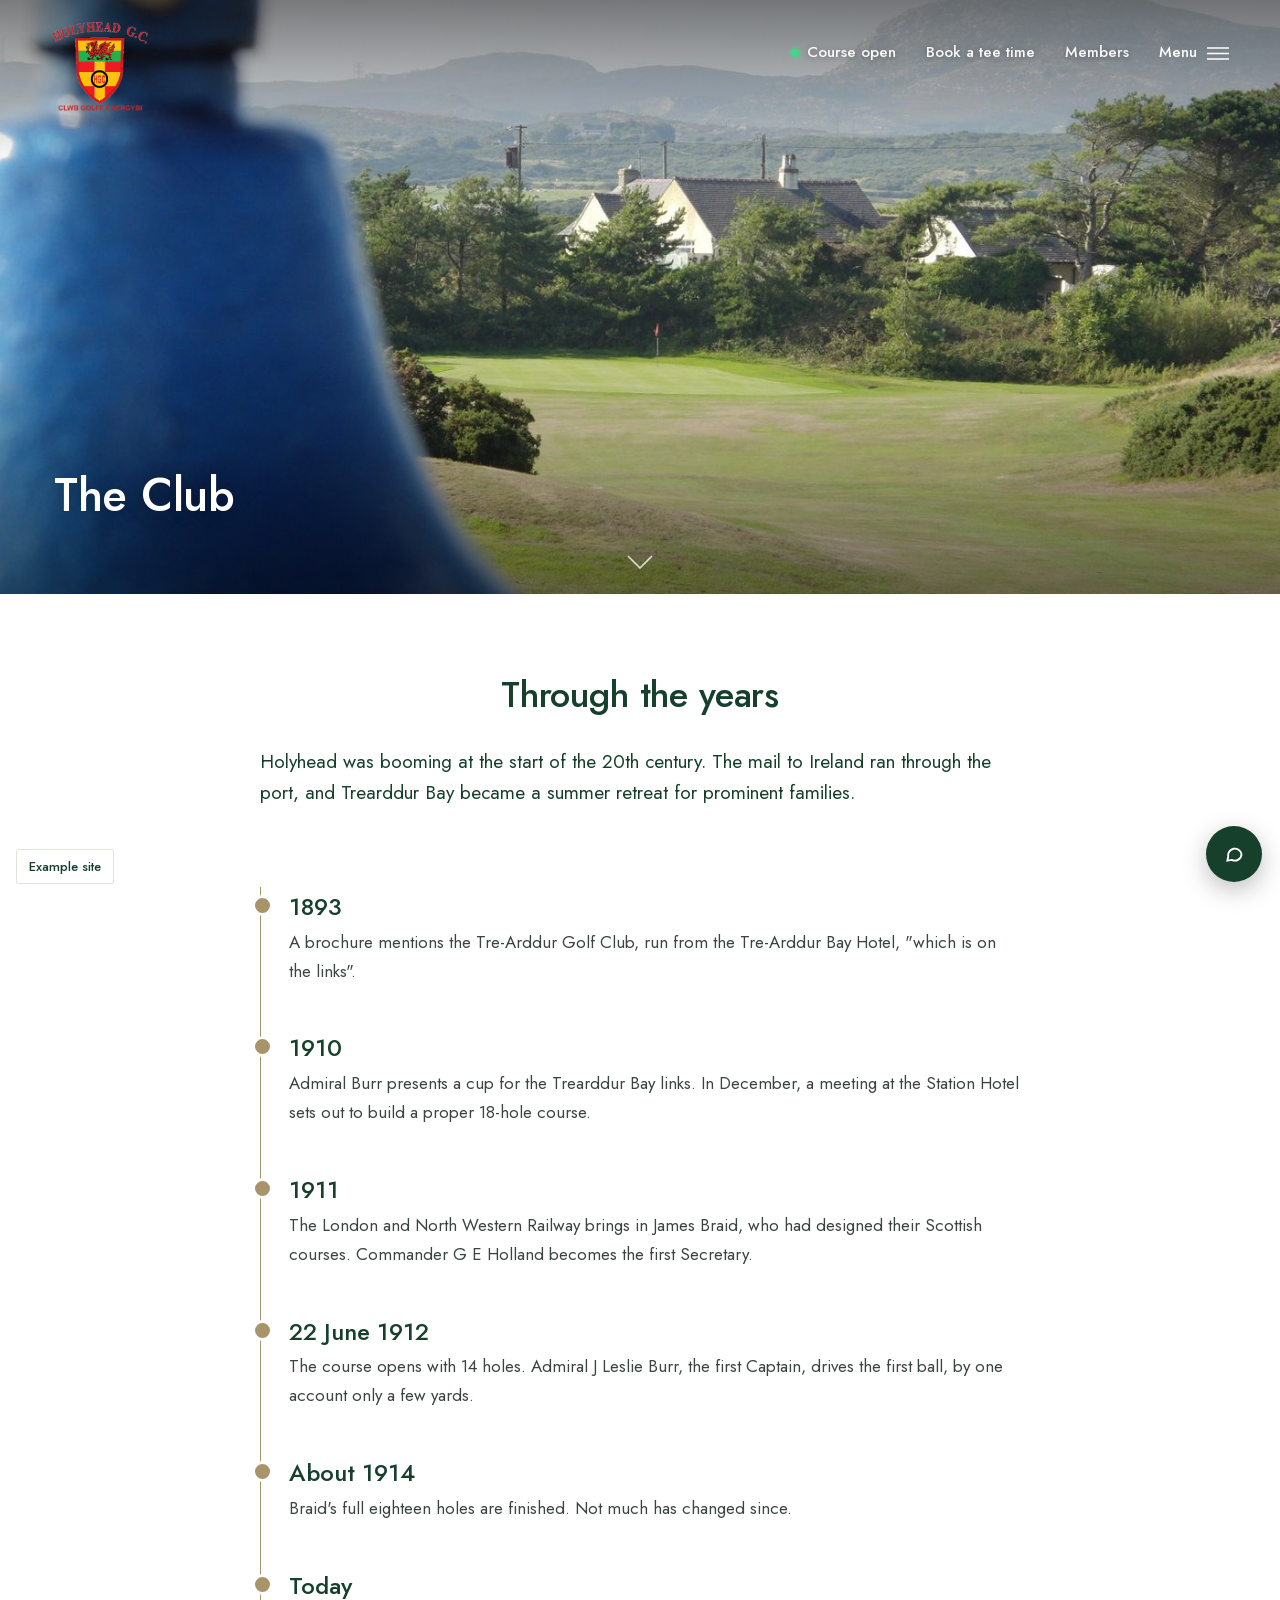
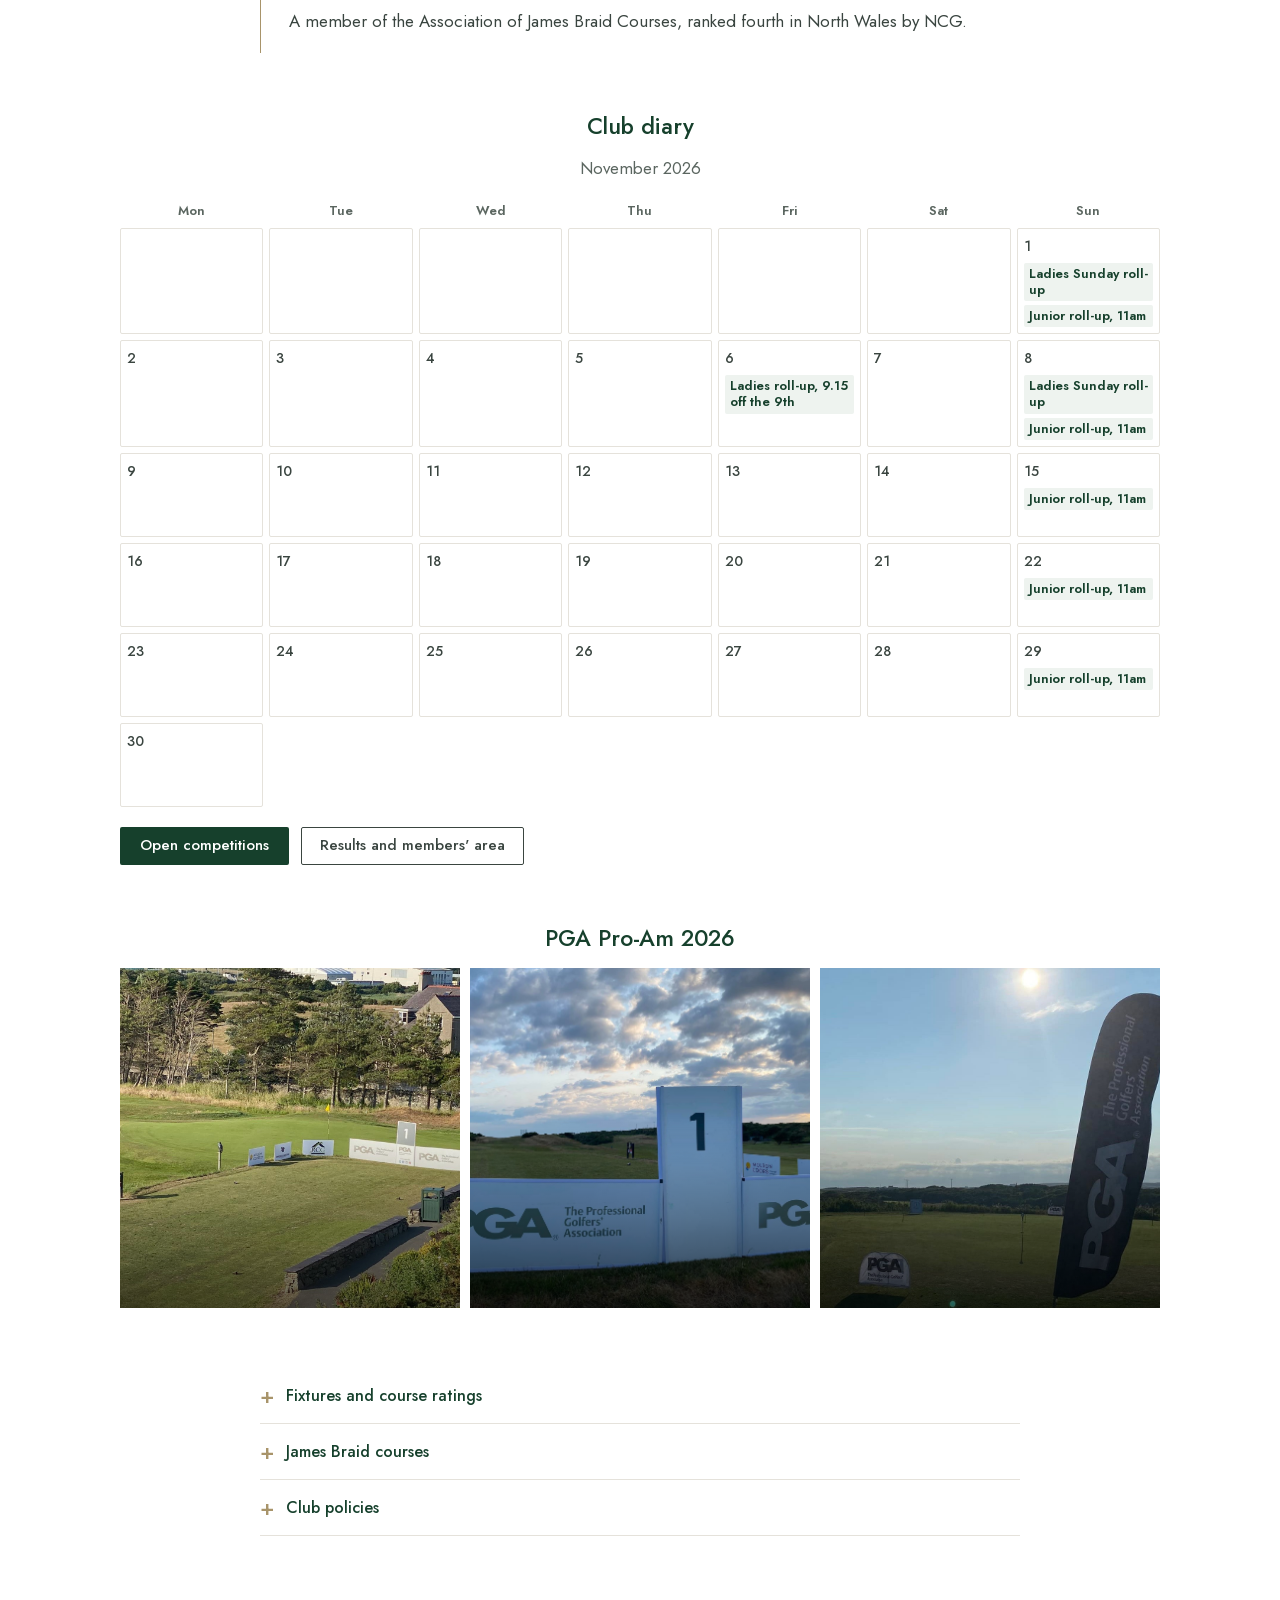
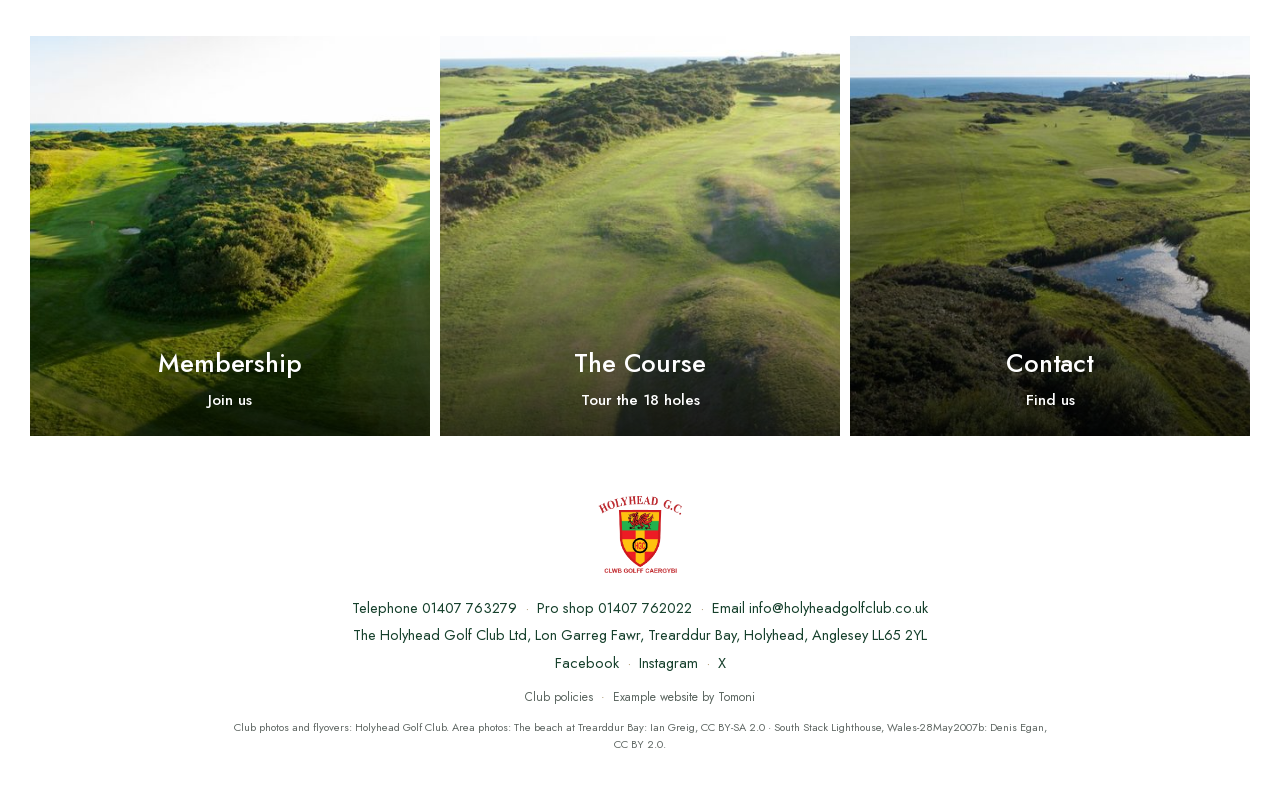
==== club.html @ 5f0b3694 "Example website for Holyhead Golf Club Co-Authored-By: Claude Opus 5.5 <noreply@anthropic.com>" ====
<!doctype html>
<html lang="en-GB" data-style="heritage" data-palette="green">
<head>
<meta charset="utf-8"><meta name="viewport" content="width=device-width,initial-scale=1,viewport-fit=cover">
<title>The Club | Holyhead Golf Club</title>
<meta name="description" content="History of Holyhead Golf Club since 1912, the club diary, open competitions and the PGA Pro-Am.">
<meta name="robots" content="noindex">
<meta property="og:title" content="The Club | Holyhead Golf Club"><meta property="og:description" content="History of Holyhead Golf Club since 1912, the club diary, open competitions and the PGA Pro-Am."><meta property="og:image" content="img/club/aerial-bunkers.jpg">
<link rel="icon" href="img/club/crest.png"><link rel="canonical" href="https://www.holyheadgolfclub.co.uk/club">
<link rel="stylesheet" href="css/site.css"><link rel="stylesheet" href="css/wl.css">
<script type="application/ld+json">{"@context": "https://schema.org", "@type": "GolfCourse", "name": "Holyhead Golf Club", "alternateName": "Clwb Golff Caergybi", "address": {"@type": "PostalAddress", "streetAddress": "Lon Garreg Fawr, Trearddur Bay", "addressLocality": "Holyhead", "postalCode": "LL65 2YL", "addressCountry": "GB"}, "telephone": "+441407763279", "email": "info@holyheadgolfclub.co.uk", "geo": {"@type": "GeoCoordinates", "latitude": 53.2897, "longitude": -4.6315}, "foundingDate": "1912"}</script>
</head>
<body class="">
<header class="wlhead"><a class="crest" href="index.html"><img src="img/club/crest.png" alt="Holyhead Golf Club"></a>
<nav class="tl"><a class="lab status" data-cs="pill" href="course.html#status" title="All 18 holes; trolleys and buggies allowed"><i class="sdot"></i><span data-cy="Cwrs ar agor">Course open</span></a><a class="lab" href="https://holyhead.hub.clubv1.com/visitors/booking" target="_blank" rel="noopener" data-cy="Archebu amser ti">Book a tee time</a><a class="lab" href="https://holyhead.hub.clubv1.com/" target="_blank" rel="noopener" data-cy="Aelodau">Members</a><button class="menuinline lab" data-wlmenu aria-label="Menu"><span data-cy="Dewislen">Menu</span><svg viewBox="0 0 24 14" fill="none" stroke="currentColor" stroke-width="1.6"><path d="M0 1h24M0 7h24M0 13h24"/></svg></button></nav></header>
<button class="menubtn lab" data-wlmenu aria-label="Menu"><span>Menu</span><svg viewBox="0 0 24 14" fill="none" stroke="currentColor" stroke-width="1.6"><path d="M0 1h24M0 7h24M0 13h24"/></svg></button>
<div class="wlmenu"><div class="pic" style="background-image:url(img/club/aerial-bunkers.jpg)"><img src="img/club/crest.png" alt=""></div>
<div class="list"><button class="close lab" data-wlmenu>Close <span style="font-size:22px;line-height:1">×</span></button><nav><a href="index.html" data-cy="Hafan">Home</a><a href="course.html" data-cy="Y Cwrs">The Course</a><a href="visitors.html" data-cy="Ymwelwyr">Visitors</a><a href="societies.html" data-cy="Cymdeithasau">Societies</a><a href="functions.html" data-cy="Achlysuron">Functions</a><a href="par5.html" data-cy="Lolfa Par 5">Par 5 Lounge</a><a href="stay.html" data-cy="Aros a chwarae">Stay and Play</a><a href="membership.html" data-cy="Aelodaeth">Membership</a><a href="pro.html" data-cy="Y Pro">Professional</a><a href="club.html" aria-current=page data-cy="Y Clwb">The Club</a><a href="contact.html" data-cy="Cysylltu">Contact</a></nav>
<div class="smalls lab"><a href="https://holyhead.hub.clubv1.com/" target="_blank" rel="noopener">Members area</a><a href="https://holyhead.hub.clubv1.com/visitors/booking" target="_blank" rel="noopener">Book a tee time</a>
<span data-cs="line">Course status: open, all 18 holes<i class="dot"></i></span><span data-wx-live hidden>Now <span data-wx="temp"></span>, wind <span data-wx="wind"></span></span>
<a href="tel:01407763279">Telephone 01407 763279</a><span class="langs"><button data-lang="en">English</button>/ <button data-lang="cy">Cymraeg</button></span></div></div></div>
<main>
<section class="wlhero"><img src="img/club/bell-houses-1400.jpg" srcset="img/club/bell-houses-800.jpg 800w, img/club/bell-houses-1400.jpg 1400w, img/club/bell-houses.jpg 2200w" sizes="100vw" alt="The bell at the 10th, looking across the course" fetchpriority="high"><h1 data-cy="Y Clwb">The Club</h1><span class="down"><svg width="26" height="14" viewBox="0 0 26 14" fill="none" stroke="currentColor" stroke-width="1.6"><path d="M1 1l12 12L25 1"/></svg></span></section>
<section class="col intro"><h2>Through the years</h2><p class="lead">Holyhead was booming at the start of the 20th century. The mail to Ireland ran through the port, and Trearddur Bay became a summer retreat for prominent families.</p></section>
<section class="col block"><div class="timeline"><div><div class="y">1893</div><p>A brochure mentions the Tre-Arddur Golf Club, run from the Tre-Arddur Bay Hotel, "which is on the links".</p></div><div><div class="y">1910</div><p>Admiral Burr presents a cup for the Trearddur Bay links. In December, a meeting at the Station Hotel sets out to build a proper 18-hole course.</p></div><div><div class="y">1911</div><p>The London and North Western Railway brings in James Braid, who had designed their Scottish courses. Commander G E Holland becomes the first Secretary.</p></div><div><div class="y">22 June 1912</div><p>The course opens with 14 holes. Admiral J Leslie Burr, the first Captain, drives the first ball, by one account only a few yards.</p></div><div><div class="y">About 1914</div><p>Braid's full eighteen holes are finished. Not much has changed since.</p></div><div><div class="y">Today</div><p>A member of the Association of James Braid Courses, ranked fourth in North Wales by NCG.</p></div></div></section>
<section class="col wide block" id="diary"><h3 style="text-align:center">Club diary</h3><p style="text-align:center" class="muted">November 2026</p><div class="cal" id="calendar"></div>
<div style="text-align:center;margin-top:20px" class="btns"><a class="btn green sm" href="https://www.howdidido.com/Directory/OpenCompetitions/1818" target="_blank" rel="noopener">Open competitions</a><a class="btn ghost sm" href="https://holyhead.hub.clubv1.com/" target="_blank" rel="noopener">Results and members' area</a></div></section>
<section class="col wide block"><h3 style="text-align:center">PGA Pro-Am 2026</h3><div class="tiles3" style="margin-top:16px;padding:0"><a class="wtile" style="aspect-ratio:1/1" href="img/club/proam-tee.jpg" data-lb="PGA Pro-Am 2026"><img src="img/club/proam-tee.jpg" alt="" loading="lazy"></a><a class="wtile" style="aspect-ratio:1/1" href="img/club/proam-one.jpg" data-lb="PGA Pro-Am 2026"><img src="img/club/proam-one.jpg" alt="" loading="lazy"></a><a class="wtile" style="aspect-ratio:1/1" href="img/club/proam-flag.jpg" data-lb="PGA Pro-Am 2026"><img src="img/club/proam-flag.jpg" alt="" loading="lazy"></a></div></section>
<section class="col block"><details class="faq"><summary>Fixtures and course ratings</summary><div><a class="link" data-cs="pdf" href="https://www.holyheadgolfclub.co.uk/fixture-list" target="_blank" rel="noopener">2026 fixture list, and the men’s and ladies’ course ratings</a></div></details>
<details class="faq"><summary>James Braid courses</summary><div>Members can play other James Braid courses, many at reduced green fees. <a class="link" href="https://www.holyheadgolfclub.co.uk/james-braid-courses" target="_blank" rel="noopener">See the list</a></div></details>
<details class="faq"><summary>Club policies</summary><div>Policies and procedures, dress code and phone use.</div></details></section>
<section class="cross"><div class="tiles3"><a class="wtile" href="membership.html"><img src="img/club/aerial-sea-800.jpg" alt="" loading="lazy"><div class="t"><h3>Membership</h3><span class="lab">Join us</span></div></a><a class="wtile" href="course.html"><img src="img/club/aerial-dunes-800.jpg" alt="" loading="lazy"><div class="t"><h3>The Course</h3><span class="lab">Tour the 18 holes</span></div></a><a class="wtile" href="contact.html"><img src="img/club/aerial-stream-800.jpg" alt="" loading="lazy"><div class="t"><h3>Contact</h3><span class="lab">Find us</span></div></a></div></section>
</main>
<footer class="wlfoot"><img src="img/club/crest.png" alt="Holyhead Golf Club crest">
<div>Telephone <a href="tel:01407763279">01407 763279</a><span class="dotsep">·</span>Pro shop <a href="tel:01407762022">01407 762022</a><span class="dotsep">·</span>Email <a href="mailto:info@holyheadgolfclub.co.uk">info@holyheadgolfclub.co.uk</a></div>
<div>The Holyhead Golf Club Ltd, Lon Garreg Fawr, Trearddur Bay, Holyhead, Anglesey LL65 2YL</div>
<div><a href="https://www.facebook.com/holyheadgolfclub" target="_blank" rel="noopener">Facebook</a><span class="dotsep">·</span><a href="https://www.instagram.com/holyheadgolfclub" target="_blank" rel="noopener">Instagram</a><span class="dotsep">·</span><a href="https://www.twitter.com/holyheadgc" target="_blank" rel="noopener">X</a></div>
<div class="fine">Club policies<span class="dotsep">·</span>Example website by Tomoni</div>
<div class="credit">Club photos and flyovers: Holyhead Golf Club. Area photos: The beach at Trearddur Bay: Ian Greig, CC BY-SA 2.0 · South Stack Lighthouse, Wales-28May2007b: Denis Egan, CC BY 2.0.</div></footer>
<div class="ask"><div class="win"><div class="hd"><img src="img/club/crest.png" alt=""><span><b>Ask the club</b><small>Answers from the club's own information</small></span><button aria-label="Close">×</button></div>
<div class="log"></div><div class="qs"><button>Green fees today?</button><button>Society prices</button><button>Is the course open?</button><button>Dress code</button><button>Bar opening times</button><button>Book a function</button></div>
<form><input placeholder="Type a question…" aria-label="Your question"><button>Ask</button></form><div class="note"> Answers only from the club's own information. Anything else goes to the office.</div></div>
<button class="bubble" aria-label="Ask the club"><i><svg width="20" height="20" viewBox="0 0 24 24" fill="none" stroke="currentColor" stroke-width="2.2"><path d="M21 12a8 8 0 0 1-11.6 7.1L4 20l1-4.6A8 8 0 1 1 21 12z"/></svg></i><span>Ask the club</span></button></div>
<div class="designpill"><button class="dp-open">Example site</button><div class="dp-panel"><b>Example website for Holyhead Golf Club</b><br>Made by Tomoni. Not live; forms send nothing.<br><a href="admin/">Try the office editor</a>
<div class="sw">Colours <button class="dot" title="Club green" style="background:#16402c" data-set-palette="green"></button><button class="dot" title="Navy" style="background:#002b60" data-set-palette="navy"></button><button class="dot" title="Burgundy" style="background:#6a1d29" data-set-palette="burgundy"></button></div></div></div>
<div class="modal" id="modal"><div class="box"></div></div>
<script src="js/data.js"></script><script src="js/site.js"></script><script src="js/wl.js"></script>
</body></html>
---- css/site.css ----
/* Holyhead Golf Club website mock-up (Tomoni, 05.11.2026). One stylesheet for every page. */
@font-face{font-family:'Libre Baskerville';font-weight:400 700;font-display:swap;src:url(../fonts/LibreBaskerville-400.woff2) format('woff2')}
@font-face{font-family:'Source Sans 3';font-weight:400 700;font-display:swap;src:url(../fonts/SourceSans3-400.woff2) format('woff2')}
@font-face{font-family:'Archivo';font-weight:100 900;font-display:swap;src:url(../fonts/Archivo-100-900.woff2) format('woff2')}

:root{
  --brand:#17402e;--brand-2:#0e2a1e;--brand-soft:#e7efe9;--accent:#e2b33c;--accent-ink:#1d1606;--red:#b8282b;
  --paper:#f6f4ee;--card:#fff;--text:#1b231f;--muted:#5d6862;--line:#e0ddd3;--shadow:0 10px 30px rgba(10,30,20,.12);
  --head:'Libre Baskerville',Georgia,serif;--body:'Source Sans 3',system-ui,-apple-system,Segoe UI,sans-serif;
  --radius:10px;--wrap:1200px;--gut:clamp(16px,4vw,40px);--mockbar:38px;--status:34px;--header:76px;
}
html[data-palette=sea]{--brand:#163550;--brand-2:#0c2236;--brand-soft:#e6eef5;--accent:#e2b33c}
html[data-palette=heather]{--brand:#40304f;--brand-2:#291e35;--brand-soft:#efe9f3;--accent:#f2c318;--red:#b8282b}
html[data-style=modern]{--head:'Archivo',system-ui,sans-serif}
html[data-style=modern] h1,html[data-style=modern] h2,html[data-style=modern] .display{letter-spacing:-.02em;font-weight:800}

*{box-sizing:border-box}
html{scroll-behavior:smooth;-webkit-text-size-adjust:100%}
body{margin:0;background:var(--paper);color:var(--text);font:400 18px/1.6 var(--body);overflow-x:hidden}
img{max-width:100%;display:block}
a{color:inherit}
h1,h2,h3,h4{font-family:var(--head);font-weight:700;line-height:1.15;margin:0 0 .5em;color:inherit}
h1{font-size:clamp(34px,5.4vw,66px)}
h2{font-size:clamp(28px,3.4vw,42px)}
h3{font-size:clamp(20px,2vw,24px)}
p{margin:0 0 1em}
.wrap{max-width:var(--wrap);margin:0 auto;padding:0 var(--gut)}
.section{padding:clamp(56px,8vw,104px) 0}
.section.tight{padding:clamp(40px,5vw,64px) 0}
.section.alt{background:#fff}
.section.dark{background:var(--brand-2);color:#fff}
.section.brand{background:var(--brand);color:#fff}
.lead{font-size:clamp(19px,1.6vw,22px);color:var(--muted);max-width:760px}
.dark .lead,.brand .lead{color:rgba(255,255,255,.82)}
.muted{color:var(--muted)}
.small{font-size:15px}
.center{text-align:center}.center .lead{margin-left:auto;margin-right:auto}
.grid{display:grid;gap:24px}
.g2{grid-template-columns:repeat(2,minmax(0,1fr))}
.g3{grid-template-columns:repeat(3,minmax(0,1fr))}
.g4{grid-template-columns:repeat(4,minmax(0,1fr))}
.split{display:grid;grid-template-columns:1.05fr 1fr;gap:clamp(28px,5vw,72px);align-items:center}
.split.rev>:first-child{order:2}
.grid>*,.split>*,.today>*,.cols>*{min-width:0}
@media (max-width:900px){.g3,.g4{grid-template-columns:repeat(2,minmax(0,1fr))}.split{grid-template-columns:1fr}.split.rev>:first-child{order:0}}
@media (max-width:620px){.g2,.g3,.g4{grid-template-columns:1fr}}

/* buttons */
.btn{display:inline-flex;align-items:center;justify-content:center;gap:8px;min-height:48px;padding:12px 22px;border-radius:999px;border:2px solid transparent;
  font:700 16px/1 var(--body);text-decoration:none;cursor:pointer;transition:transform .15s,background .15s,color .15s;white-space:nowrap}
.btn:hover{transform:translateY(-1px)}
.btn.gold{background:var(--accent);color:var(--accent-ink)}
.btn.green{background:var(--brand);color:#fff}
.btn.ghost{border-color:currentColor;background:transparent;color:inherit}
.btn.white{background:#fff;color:var(--brand-2)}
.btn.sm{min-height:40px;padding:8px 16px;font-size:15px}
.btn .ic{width:18px;height:18px}
.btns{display:flex;flex-wrap:wrap;gap:12px}
.link{font-weight:700;color:var(--brand);text-decoration:none;border-bottom:2px solid var(--accent)}
.dark .link,.brand .link{color:#fff}

/* example tag: marks anything that would send or that is a stand-in */
.eg{display:inline-block;font:700 11px/1 var(--body);letter-spacing:.06em;text-transform:uppercase;background:#ffe9a8;color:#5a4300;padding:5px 7px;border-radius:4px;vertical-align:middle}

/* mock-up bar */
.mockbar{position:sticky;top:0;z-index:80;height:var(--mockbar);background:#111;color:#ddd;font-size:13px;display:flex;align-items:center;gap:14px;padding:0 var(--gut);overflow-x:auto;white-space:nowrap}
.mockbar b{color:#fff}
.mockbar .sw{display:flex;gap:4px;align-items:center}
.mockbar button{font:600 12px/1 var(--body);background:#2a2a2a;color:#ddd;border:1px solid #444;border-radius:999px;padding:5px 10px;cursor:pointer}
.mockbar button[aria-pressed=true]{background:var(--accent);color:#111;border-color:var(--accent)}
.mockbar .dot{width:14px;height:14px;border-radius:50%;padding:0;border:2px solid #555}
.mockbar .spacer{flex:1}

/* status strip */
.status{background:var(--brand-2);color:rgba(255,255,255,.88);font-size:14px;height:var(--status)}
.status .wrap{display:flex;align-items:center;gap:18px;height:100%;overflow:hidden;white-space:nowrap}
.status .open{display:flex;align-items:center;gap:8px;color:#fff;font-weight:700}
.pulse{width:9px;height:9px;border-radius:50%;background:#4ade80;box-shadow:0 0 0 0 rgba(74,222,128,.7);animation:pulse 2s infinite}
@keyframes pulse{70%{box-shadow:0 0 0 8px rgba(74,222,128,0)}100%{box-shadow:0 0 0 0 rgba(74,222,128,0)}}
.status .sep{opacity:.35}
.status .grow{flex:1}
.status a{text-decoration:none}
.lang{display:flex;border:1px solid rgba(255,255,255,.35);border-radius:999px;overflow:hidden}
.lang button{background:none;border:0;color:#fff;font:700 12px/1 var(--body);padding:5px 9px;cursor:pointer}
.lang button[aria-pressed=true]{background:#fff;color:var(--brand-2)}
@media (max-width:760px){.status .hide-s{display:none}}

/* header */
.top{position:sticky;top:var(--mockbar);z-index:70;background:var(--brand);color:#fff;transition:background .25s,box-shadow .25s}
.top .wrap{display:flex;align-items:center;gap:18px;height:var(--header);max-width:1440px}
.brandmark{display:flex;align-items:center;gap:12px;text-decoration:none;min-width:0}
.brandmark img{width:50px;height:auto;filter:drop-shadow(0 2px 4px rgba(0,0,0,.25))}
.brandmark .nm{font-family:var(--head);font-weight:700;font-size:20px;line-height:1.1}
.brandmark .sub{font-size:12.5px;letter-spacing:.04em;opacity:.8}
.nav{display:flex;gap:2px;margin-left:auto}
.nav a{padding:10px 10px;border-radius:8px;text-decoration:none;font-weight:600;font-size:16px;opacity:.92;white-space:nowrap}
.nav a:hover,.nav a[aria-current=page]{background:rgba(255,255,255,.12);opacity:1}
.top .actions{display:flex;gap:10px;align-items:center}
.top .members{font-weight:600;font-size:15px;text-decoration:none;opacity:.9}
.burger{display:none;background:none;border:0;color:#fff;padding:8px;cursor:pointer;margin-left:auto}
.burger svg{width:30px;height:30px}
body.home .top{background:transparent;position:fixed;left:0;right:0;top:calc(var(--mockbar) + var(--status))}
body.home .top.solid{background:var(--brand);box-shadow:0 4px 18px rgba(0,0,0,.18);top:var(--mockbar)}
body.home .top:not(.solid){background:linear-gradient(rgba(0,0,0,.45),rgba(0,0,0,0))}
@media (max-width:1380px){.nav a{padding:9px 7px;font-size:15px}.brandmark .sub{display:none}}
@media (max-width:1240px){.top .members{display:none}}
@media (max-width:1140px){.nav,.top .members{display:none}.burger{display:block}.top .actions{margin-left:auto}.burger{margin-left:0}}
@media (max-width:520px){.top .actions .btn{display:none}.brandmark .nm{font-size:18px}.brandmark img{width:42px}}

/* full-screen menu */
.menu{position:fixed;inset:0;z-index:90;background:var(--brand-2);color:#fff;display:none;flex-direction:column;padding:20px var(--gut) 120px;overflow-y:auto}
.menu.open{display:flex}
.menu .row{display:flex;justify-content:space-between;align-items:center;margin-bottom:18px}
.menu a.big{display:block;font-family:var(--head);font-size:28px;padding:10px 0;border-bottom:1px solid rgba(255,255,255,.12);text-decoration:none}
.menu .close{background:none;border:0;color:#fff;font-size:34px;line-height:1;cursor:pointer}
.menu .contact{margin-top:22px;font-size:17px;opacity:.9}

/* hero */
.hero{position:relative;min-height:calc(100svh - var(--mockbar));display:flex;align-items:flex-end;color:#fff;overflow:hidden;background:#0d1f16}
.hero .slides{position:absolute;inset:0}
.hero .slide{position:absolute;inset:0;background-size:cover;background-position:center;opacity:0;transition:opacity 1.8s ease;transform:scale(1.04)}
.hero .slide.on{opacity:1;animation:kb 9s ease-out forwards}
@keyframes kb{from{transform:scale(1.04) translate3d(0,0,0)}to{transform:scale(1.14) translate3d(-1.5%,-1%,0)}}
.hero::after{content:"";position:absolute;inset:0;background:linear-gradient(180deg,rgba(0,0,0,.25) 0%,rgba(0,0,0,0) 30%,rgba(0,0,0,.15) 55%,rgba(5,20,12,.82) 100%)}
.hero .inner{position:relative;z-index:2;width:100%;padding-bottom:clamp(28px,6vh,64px);padding-top:180px}
@media (min-width:981px){.hero .inner{padding-bottom:92px}}
[id]{scroll-margin-top:130px}
.hero .where{font-size:16px;font-weight:600;opacity:.9;margin-bottom:12px;display:flex;gap:10px;align-items:center;flex-wrap:wrap}
.hero h1{max-width:780px;font-size:clamp(34px,4.3vw,60px);text-shadow:0 2px 24px rgba(0,0,0,.35)}
.hero p.sub{font-size:clamp(18px,1.7vw,22px);max-width:640px;opacity:.94}
.hero .cols{display:grid;grid-template-columns:1fr 380px;gap:40px;align-items:end}
@media (max-width:980px){.hero .cols{grid-template-columns:1fr}}
.filmbtn{display:inline-flex;align-items:center;gap:12px;background:none;border:0;color:#fff;font:700 16px var(--body);cursor:pointer;padding:6px 0}
.filmbtn .play{width:48px;height:48px;border-radius:50%;border:2px solid #fff;display:grid;place-items:center;backdrop-filter:blur(4px);background:rgba(255,255,255,.12)}
.hero .dots{display:flex;gap:6px;margin-top:22px}
.hero .dots i{width:26px;height:3px;background:rgba(255,255,255,.35);border-radius:2px}
.hero .dots i.on{background:var(--accent)}

/* quick book card */
.quick{background:rgba(255,255,255,.97);color:var(--text);border-radius:14px;padding:20px;box-shadow:var(--shadow)}
.quick h3{font-size:20px;margin-bottom:12px}
.quick .row{display:grid;grid-template-columns:1fr 1fr;gap:10px}
.quick .price{margin:12px 0;font-size:15px;color:var(--muted);min-height:22px}
.quick .price b{color:var(--brand);font-size:18px}
.quick .btn{width:100%}
.quick .soc{display:block;margin-top:12px;font-size:15px;font-weight:600;color:var(--brand);text-decoration:none}

/* form bits */
label.f{display:block;font-size:14px;font-weight:700;color:var(--muted);margin-bottom:4px}
.field{margin-bottom:14px}
input,select,textarea{width:100%;font:400 17px var(--body);padding:11px 12px;border:1.5px solid var(--line);border-radius:8px;background:#fff;color:var(--text);min-height:48px}
input:focus,select:focus,textarea:focus{outline:3px solid color-mix(in srgb,var(--accent) 55%,transparent);border-color:var(--brand)}
textarea{min-height:110px;resize:vertical}
.chips{display:flex;flex-wrap:wrap;gap:8px}
.chip{border:1.5px solid var(--line);background:#fff;border-radius:999px;padding:9px 14px;font:600 15px var(--body);cursor:pointer;color:var(--text)}
.chip[aria-pressed=true]{background:var(--brand);border-color:var(--brand);color:#fff}
.formcard{background:#fff;border-radius:14px;padding:clamp(18px,3vw,32px);box-shadow:var(--shadow)}
.done{display:none;background:var(--brand-soft);border-radius:12px;padding:22px;margin-top:10px}
.done.show{display:block}
.done h3{color:var(--brand)}

/* trust strip */
.trust{background:#fff;border-bottom:1px solid var(--line)}
.trust .wrap{display:grid;grid-template-columns:repeat(4,1fr);gap:0}
.trust .t{padding:22px 16px;display:flex;gap:14px;align-items:center;border-right:1px solid var(--line)}
.trust .t:last-child{border-right:0}
.trust .big{font-family:var(--head);font-weight:700;font-size:28px;color:var(--brand);line-height:1}
.trust .lbl{font-size:15px;color:var(--muted);line-height:1.3}
@media (max-width:900px){.trust .wrap{grid-template-columns:repeat(2,1fr)}.trust .t:nth-child(2){border-right:0}.trust .t:nth-child(-n+2){border-bottom:1px solid var(--line)}}
@media (max-width:420px){.trust .t{padding:16px 10px;gap:10px}.trust .big{font-size:22px}.trust .lbl{font-size:13.5px}}
.stars{color:#f5a623;letter-spacing:1px}

/* photos */
.ph{position:relative;border-radius:var(--radius);overflow:hidden;background:#cfd8d2}
.ph img{width:100%;height:100%;object-fit:cover}
.ph.tall{aspect-ratio:4/5}.ph.wide{aspect-ratio:16/10}.ph.sq{aspect-ratio:1}
.ph .cap{position:absolute;left:12px;bottom:12px;background:rgba(0,0,0,.55);color:#fff;font-size:13.5px;padding:5px 10px;border-radius:6px}
.stack{position:relative}
.stack .ph.b{position:absolute;width:46%;right:-14px;bottom:-34px;border:6px solid var(--paper);box-shadow:var(--shadow)}
@media (max-width:900px){.stack .ph.b{right:10px;bottom:-24px}}

/* hole scroller (home) */
.scroller{display:flex;gap:16px;overflow-x:auto;scroll-snap-type:x mandatory;padding:6px var(--gut) 18px;margin:0 calc(-1 * var(--gut));scrollbar-width:thin}
.holecard{flex:0 0 280px;scroll-snap-align:start;text-decoration:none;background:#fff;border-radius:12px;overflow:hidden;box-shadow:0 4px 14px rgba(0,0,0,.08)}
.holecard .ph{border-radius:0;aspect-ratio:16/9}
.holecard .meta{padding:12px 14px;display:flex;justify-content:space-between;align-items:baseline}
.holecard .n{font-family:var(--head);font-weight:700;font-size:20px}
.holecard .s{font-size:15px;color:var(--muted)}
.holecard .playmini{position:absolute;right:10px;top:10px;width:34px;height:34px;border-radius:50%;background:rgba(0,0,0,.55);display:grid;place-items:center}

/* tiles */
.tile{position:relative;display:block;border-radius:12px;overflow:hidden;aspect-ratio:4/3;color:#fff;text-decoration:none;background:#203}
.tile img{position:absolute;inset:0;width:100%;height:100%;object-fit:cover;transition:transform .6s}
.tile:hover img{transform:scale(1.05)}
.tile::after{content:"";position:absolute;inset:0;background:linear-gradient(180deg,rgba(0,0,0,0) 35%,rgba(0,0,0,.78))}
.tile .t{position:absolute;left:18px;right:18px;bottom:16px;z-index:2}
.tile h3{margin:0 0 2px}
.tile p{margin:0;font-size:16px;opacity:.9}

/* price calculator band */
.calc{background:#fff;color:var(--text);border-radius:14px;padding:clamp(18px,3vw,28px);box-shadow:var(--shadow)}
.calc .out{background:var(--brand-soft);border-radius:10px;padding:16px;margin:14px 0}
.calc .out .pp{font-family:var(--head);font-size:34px;font-weight:700;color:var(--brand);line-height:1}
.calc .out .tt{font-size:16px;color:var(--muted)}
.calc .row{display:grid;grid-template-columns:repeat(3,1fr);gap:10px}
@media (max-width:620px){.calc .row{grid-template-columns:1fr 1fr}.calc .row>:first-child{grid-column:1/-1}}

/* today panel */
.today{display:grid;grid-template-columns:1.2fr 1fr 1fr;gap:20px}
.panel{background:#fff;border-radius:14px;padding:22px;box-shadow:0 4px 14px rgba(0,0,0,.06)}
.panel h3{font-size:19px;margin-bottom:12px}
.wx{display:flex;align-items:center;gap:16px}
.wx .tmp{font-family:var(--head);font-size:46px;font-weight:700;color:var(--brand);line-height:1}
.wx .arrow{width:56px;height:56px;border-radius:50%;background:var(--brand-soft);display:grid;place-items:center}
.wx .arrow svg{transition:transform .6s}
.hours{display:flex;gap:8px;margin-top:14px;overflow-x:auto}
.hours div{flex:0 0 auto;text-align:center;background:var(--paper);border-radius:8px;padding:6px 8px;font-size:13px;min-width:54px}
.hours b{display:block;font-size:15px}
.ticks{list-style:none;padding:0;margin:0}
.ticks li{display:flex;gap:10px;padding:7px 0;border-bottom:1px solid var(--line);font-size:16px}
.ticks li:last-child{border-bottom:0}
.ticks .y{color:#1f9d55;font-weight:700}
.events li{display:grid;grid-template-columns:58px 1fr;gap:12px;padding:9px 0;border-bottom:1px solid var(--line)}
.events li:last-child{border:0}
.events .d{background:var(--brand);color:#fff;border-radius:8px;text-align:center;font-size:12px;line-height:1.1;padding:6px 0}
.events .d b{display:block;font-size:20px;font-family:var(--head)}
.events ul{list-style:none;margin:0;padding:0}
@media (max-width:900px){.today{grid-template-columns:1fr}}

/* reviews */
.gsum{display:flex;align-items:center;gap:18px;flex-wrap:wrap;margin-bottom:22px}
.gsum .score{font-size:44px;font-weight:700;font-family:var(--head);line-height:1}
.glogo{font:700 22px/1 Arial,sans-serif;letter-spacing:-.5px}
.glogo span:nth-child(1){color:#4285f4}.glogo span:nth-child(2){color:#ea4335}.glogo span:nth-child(3){color:#fbbc05}.glogo span:nth-child(4){color:#4285f4}.glogo span:nth-child(5){color:#34a853}.glogo span:nth-child(6){color:#ea4335}
.revs{display:flex;gap:16px;overflow-x:auto;scroll-snap-type:x mandatory;padding-bottom:10px}
.rev{flex:0 0 min(340px,86vw);scroll-snap-align:start;background:#fff;border-radius:12px;padding:20px;box-shadow:0 4px 14px rgba(0,0,0,.06);display:flex;flex-direction:column}
.rev .who{display:flex;align-items:center;gap:10px;margin-bottom:8px}
.rev .av{width:38px;height:38px;border-radius:50%;display:grid;place-items:center;color:#fff;font-weight:700}
.rev .g{margin-left:auto;font:700 18px Arial;color:#4285f4}
.rev p{font-size:16.5px;flex:1}
.rev .when{font-size:13.5px;color:var(--muted)}
.quote{font-family:var(--head);font-size:clamp(22px,2.4vw,30px);line-height:1.35}

/* page hero (inner pages) */
.phero{position:relative;color:#fff;min-height:440px;display:flex;align-items:flex-end;overflow:hidden}
.phero img{position:absolute;inset:0;width:100%;height:100%;object-fit:cover}
.phero::after{content:"";position:absolute;inset:0;background:linear-gradient(180deg,rgba(0,0,0,.05),rgba(0,0,0,.2) 40%,rgba(4,18,10,.8))}
.phero .wrap{position:relative;z-index:2;padding-top:80px;padding-bottom:42px;width:100%}
.phero p{font-size:20px;max-width:700px;opacity:.94;margin:0}
.crumbs{font-size:14px;opacity:.85;margin-bottom:10px}
.crumbs a{text-decoration:none}
.facts{display:flex;flex-wrap:wrap;gap:10px;margin-top:18px}
.facts span{background:rgba(255,255,255,.14);border:1px solid rgba(255,255,255,.3);border-radius:999px;padding:6px 14px;font-size:15px;font-weight:600;backdrop-filter:blur(6px)}

/* hole explorer */
.explorer{background:var(--brand-2);color:#fff;border-radius:16px;overflow:hidden;display:grid;grid-template-columns:1.6fr 1fr}
.explorer .shot{position:relative;min-height:420px;background:#000}
.explorer .shot img{position:absolute;inset:0;width:100%;height:100%;object-fit:cover;transition:opacity .35s}
.explorer .shot .play{position:absolute;left:50%;top:50%;transform:translate(-50%,-50%);display:flex;align-items:center;gap:12px;background:rgba(0,0,0,.55);border:0;color:#fff;font:700 17px var(--body);padding:12px 20px 12px 12px;border-radius:999px;cursor:pointer;backdrop-filter:blur(4px)}
.explorer .shot .play i{width:44px;height:44px;border-radius:50%;background:var(--accent);display:grid;place-items:center}
.explorer .shot .src{position:absolute;left:12px;bottom:10px;font-size:12.5px;opacity:.8}
.explorer .info{padding:clamp(20px,3vw,34px);display:flex;flex-direction:column}
.explorer .hn{font-family:var(--head);font-size:clamp(46px,6vw,76px);font-weight:700;line-height:.9}
.explorer .hn small{font-size:18px;opacity:.7;font-weight:400;display:block;margin-bottom:6px;font-family:var(--body)}
.explorer .nums{display:grid;grid-template-columns:repeat(3,1fr);gap:8px;margin:18px 0}
.explorer .nums div{background:rgba(255,255,255,.08);border-radius:10px;padding:10px;text-align:center}
.explorer .nums b{display:block;font-size:26px;font-family:var(--head)}
.explorer .nums span{font-size:13px;opacity:.75}
.explorer .tees{display:flex;gap:6px;flex-wrap:wrap}
.tee{border:1.5px solid rgba(255,255,255,.35);background:none;color:#fff;border-radius:999px;padding:6px 12px 6px 8px;font:700 14px var(--body);cursor:pointer;display:flex;align-items:center;gap:6px}
.tee i{width:13px;height:13px;border-radius:50%;border:1px solid rgba(0,0,0,.3)}
.tee[aria-pressed=true]{background:#fff;color:var(--brand-2)}
.explorer .note{font-size:17px;line-height:1.55;opacity:.92;flex:1;margin-top:16px}
.explorer .pn{display:flex;gap:10px;margin-top:14px}
.explorer .pn button{flex:1}
.strip{grid-column:1/-1;display:grid;grid-template-columns:repeat(18,1fr);border-top:1px solid rgba(255,255,255,.12)}
.strip button{background:none;border:0;border-right:1px solid rgba(255,255,255,.08);color:#fff;font:700 15px var(--body);padding:12px 0;cursor:pointer;opacity:.7}
.strip button[aria-current=true]{background:var(--accent);color:var(--accent-ink);opacity:1}
@media (max-width:980px){.explorer{grid-template-columns:1fr}.explorer .shot{min-height:0;aspect-ratio:16/9}.strip{grid-template-columns:repeat(9,1fr)}.strip button:nth-child(9){border-right:0}}

/* tables */
.tbl{width:100%;border-collapse:collapse;background:#fff;border-radius:12px;overflow:hidden;font-size:16px}
.tbl th,.tbl td{padding:11px 12px;text-align:left;border-bottom:1px solid var(--line)}
.tbl th{background:var(--brand);color:#fff;font-weight:700}
.tbl tr:last-child td{border-bottom:0}
.tbl td.num,.tbl th.num{text-align:right;font-variant-numeric:tabular-nums}
.tbl tr.sub td{background:var(--brand-soft);font-weight:700}
.tblwrap{overflow-x:auto;border-radius:12px;box-shadow:0 4px 14px rgba(0,0,0,.06)}
.card{background:#fff;border-radius:12px;padding:22px;box-shadow:0 4px 14px rgba(0,0,0,.06)}
.card h3{font-size:20px}
.pill{display:inline-block;background:var(--brand-soft);color:var(--brand);font-weight:700;font-size:14px;border-radius:999px;padding:4px 10px}
.scorecard{font-size:14.5px}
.scorecard th,.scorecard td{padding:8px 6px;text-align:center}
.scorecard td:first-child,.scorecard th:first-child{text-align:left;padding-left:12px}

/* steps */
.steps{counter-reset:s;display:grid;grid-template-columns:repeat(4,1fr);gap:18px}
.steps>div{background:#fff;border-radius:12px;padding:22px;position:relative;box-shadow:0 4px 14px rgba(0,0,0,.06)}
.steps>div::before{counter-increment:s;content:counter(s);display:grid;place-items:center;width:38px;height:38px;border-radius:50%;background:var(--accent);color:var(--accent-ink);font-weight:800;margin-bottom:12px}
.steps h3{font-size:19px}
.steps p{font-size:16px;color:var(--muted);margin:0}
@media (max-width:900px){.steps{grid-template-columns:1fr 1fr}}
@media (max-width:520px){.steps{grid-template-columns:1fr}}

/* occasion picker */
.occ{display:grid;grid-template-columns:repeat(3,1fr);gap:14px}
.occ button{background:#fff;border:2px solid var(--line);border-radius:12px;padding:18px;text-align:left;cursor:pointer;font:inherit;color:inherit}
.occ button b{display:block;font-family:var(--head);font-size:19px;margin-bottom:4px}
.occ button span{font-size:15px;color:var(--muted)}
.occ button[aria-pressed=true]{border-color:var(--brand);box-shadow:0 0 0 3px color-mix(in srgb,var(--brand) 25%,transparent)}
@media (max-width:760px){.occ{grid-template-columns:1fr 1fr}}
@media (max-width:420px){.occ{grid-template-columns:1fr}}

/* timeline */
.timeline{position:relative;padding-left:28px;border-left:3px solid var(--accent);display:grid;gap:26px}
.timeline .y{font-family:var(--head);font-weight:700;font-size:24px;color:var(--brand)}
.timeline>div{position:relative}
.timeline>div::before{content:"";position:absolute;left:-37px;top:8px;width:15px;height:15px;border-radius:50%;background:var(--brand);border:3px solid var(--paper)}

/* calendar */
.cal{display:grid;grid-template-columns:repeat(7,1fr);gap:6px}
.cal .h{font-size:13px;font-weight:700;color:var(--muted);text-align:center}
.cal .d{background:#fff;border-radius:8px;min-height:84px;padding:6px;font-size:13px;box-shadow:0 2px 6px rgba(0,0,0,.04)}
.cal .d.x{background:transparent;box-shadow:none}
.cal .d b{display:block;font-size:14px}
.cal .d .ev{display:block;background:var(--brand-soft);color:var(--brand);border-radius:5px;padding:3px 5px;margin-top:4px;font-weight:600;line-height:1.25}
.cal .d.today{outline:2px solid var(--accent)}
@media (max-width:700px){.cal .d{min-height:58px;font-size:11px;padding:4px}.cal .d .ev{font-size:10.5px;padding:2px 3px}}

/* accordion */
details.faq{background:#fff;border-radius:10px;margin-bottom:10px;box-shadow:0 2px 8px rgba(0,0,0,.05)}
details.faq summary{cursor:pointer;padding:16px 18px;font-weight:700;list-style:none;display:flex;justify-content:space-between;gap:12px}
details.faq summary::after{content:"+";font-size:22px;line-height:1;color:var(--brand)}
details.faq[open] summary::after{content:"–"}
details.faq div{padding:0 18px 16px;color:var(--muted)}

/* insta */
.insta{display:grid;grid-template-columns:repeat(6,1fr);gap:6px}
.insta .ph{aspect-ratio:1;border-radius:6px}
@media (max-width:760px){.insta{grid-template-columns:repeat(3,1fr)}}

/* modal */
.modal{position:fixed;inset:0;z-index:100;background:rgba(0,0,0,.82);display:none;align-items:center;justify-content:center;padding:16px}
.modal.open{display:flex}
.modal .box{width:min(1100px,100%);background:#000;border-radius:12px;overflow:hidden;position:relative}
.modal .box .vid{aspect-ratio:16/9;width:100%;position:relative}
.modal iframe{position:absolute;inset:0;width:100%;height:100%;border:0}
.modal .x{position:absolute;right:10px;top:8px;z-index:3;background:rgba(0,0,0,.6);color:#fff;border:0;border-radius:50%;width:40px;height:40px;font-size:24px;cursor:pointer}
.modal .bar{display:flex;justify-content:space-between;gap:10px;align-items:center;color:#fff;padding:12px 16px;font-size:15px;flex-wrap:wrap}
.modal .bar a{color:var(--accent)}
.modal .lb{max-height:84vh;width:auto;margin:auto}

/* chat assistant */
.ask{position:fixed;right:18px;bottom:18px;z-index:85}
.ask .bubble{display:flex;align-items:center;gap:10px;background:var(--brand);color:#fff;border:0;border-radius:999px;padding:12px 18px 12px 12px;font:700 16px var(--body);cursor:pointer;box-shadow:0 8px 24px rgba(0,0,0,.25)}
.ask .bubble i{width:34px;height:34px;border-radius:50%;background:var(--accent);display:grid;place-items:center;color:var(--accent-ink)}
.ask .win{position:absolute;right:0;bottom:64px;width:min(380px,calc(100vw - 24px));height:min(560px,70vh);background:#fff;border-radius:16px;box-shadow:0 18px 50px rgba(0,0,0,.3);display:none;flex-direction:column;overflow:hidden}
.ask.open .win{display:flex}
.ask .hd{background:var(--brand);color:#fff;padding:14px 16px;display:flex;gap:10px;align-items:center}
.ask .hd img{width:34px}
.ask .hd b{display:block}
.ask .hd small{opacity:.8}
.ask .hd button{margin-left:auto;background:none;border:0;color:#fff;font-size:26px;cursor:pointer}
.ask .log{flex:1;overflow-y:auto;padding:14px;display:flex;flex-direction:column;gap:10px;background:var(--paper)}
.ask .m{max-width:86%;padding:10px 13px;border-radius:14px;font-size:15.5px;line-height:1.45}
.ask .m.bot{background:#fff;border-bottom-left-radius:4px;box-shadow:0 1px 3px rgba(0,0,0,.08)}
.ask .m.me{background:var(--brand);color:#fff;align-self:flex-end;border-bottom-right-radius:4px}
.ask .m a{color:var(--brand);font-weight:700}
.ask .qs{display:flex;gap:6px;flex-wrap:wrap;padding:8px 12px;background:var(--paper)}
.ask .qs button{font:600 13.5px var(--body);border:1.5px solid var(--line);background:#fff;border-radius:999px;padding:6px 10px;cursor:pointer}
.ask form{display:flex;border-top:1px solid var(--line)}
.ask form input{border:0;border-radius:0;min-height:52px}
.ask form button{border:0;background:var(--accent);font-weight:800;padding:0 16px;cursor:pointer}
.ask .note{font-size:12px;color:var(--muted);padding:6px 12px;background:#fff;border-top:1px solid var(--line)}

/* mobile bottom bar */
.mbar{display:none}
@media (max-width:760px){
  .mbar{display:grid;grid-template-columns:repeat(4,1fr);position:fixed;left:0;right:0;bottom:0;z-index:84;background:#fff;border-top:1px solid var(--line);box-shadow:0 -6px 18px rgba(0,0,0,.08);padding-bottom:env(safe-area-inset-bottom)}
  .mbar a,.mbar button{display:flex;flex-direction:column;align-items:center;gap:2px;padding:8px 0 9px;font:700 12.5px var(--body);color:var(--brand-2);text-decoration:none;background:none;border:0}
  .mbar .bk{background:var(--accent);color:var(--accent-ink)}
  .mbar svg{width:22px;height:22px}
  .ask{bottom:76px;right:12px}
  .ask .bubble span{display:none}
  .ask .bubble{padding:10px}
  body{padding-bottom:64px}
}

/* footer */
.foot{background:#0b1a12;color:rgba(255,255,255,.8);padding:64px 0 28px;font-size:16px}
html[data-palette=sea] .foot{background:#081726}
html[data-palette=heather] .foot{background:#1d1526}
.foot .cols{display:grid;grid-template-columns:1.4fr 1fr 1fr 1fr;gap:28px}
.foot h4{color:#fff;font-family:var(--body);font-size:15px;letter-spacing:.04em;text-transform:uppercase;margin-bottom:12px}
.foot a{text-decoration:none}
.foot a:hover{text-decoration:underline}
.foot ul{list-style:none;padding:0;margin:0;display:grid;gap:7px}
.foot .news{display:flex;gap:8px;margin-top:10px}
.foot .news input{background:rgba(255,255,255,.08);border-color:rgba(255,255,255,.25);color:#fff}
.foot .legal{border-top:1px solid rgba(255,255,255,.12);margin-top:40px;padding-top:20px;font-size:13.5px;display:flex;flex-wrap:wrap;gap:8px 22px;opacity:.75}
.foot .assoc{display:flex;gap:10px;align-items:center;margin-top:16px;font-size:14px}
@media (max-width:900px){.foot .cols{grid-template-columns:1fr 1fr}}
@media (max-width:520px){.foot .cols{grid-template-columns:1fr}}

/* reveal on scroll */
.rv{opacity:0;transform:translateY(18px);transition:opacity .7s,transform .7s}
.rv.in{opacity:1;transform:none}
@media (prefers-reduced-motion:reduce){.rv{opacity:1;transform:none}.hero .slide.on{animation:none}*{scroll-behavior:auto!important}}
.noanim .rv{opacity:1;transform:none;transition:none}
---- css/wl.css ----
/* v3 (05.11.2026): laid out like The West Lancashire Golf Club's site (Tom's pick), in Holyhead's own colours.
   Light and white, a deep ink colour, an elegant serif for headings, small capitals for links and buttons. Loads after site.css. */
@font-face{font-family:'Libre Caslon Display';font-weight:400;font-display:swap;src:url(../fonts/LibreCaslonDisplay.woff2) format('woff2')}
@font-face{font-family:'Jost';font-weight:300 600;font-display:swap;src:url(../fonts/Jost.woff2) format('woff2')}
:root{--ink:#16402c;--ink-2:#0e2c1e;--soft:#eef3ef;--gold:#a8946a;--grey:#5b6660;--line:#e5e2db;
  --brand:var(--ink);--brand-2:var(--ink-2);--brand-soft:var(--soft);--accent:var(--ink);--accent-ink:#fff;--paper:#fff;--text:#3a4540;--muted:var(--grey);
  --head:'Libre Caslon Display',Georgia,serif;--body:'Jost',system-ui,-apple-system,sans-serif;--mockbar:0px;--status:0px;--wrap:1240px}
html[data-palette=navy]{--ink:#002b60;--ink-2:#001c40;--soft:#edf1f7}
html[data-palette=burgundy]{--ink:#6a1d29;--ink-2:#4a121b;--soft:#f6eef0}
[hidden]{display:none!important}
body{background:#fff;color:var(--text);font:300 17px/1.75 var(--body)}
h1,h2,h3,h4{font-family:var(--head);font-weight:400;color:var(--ink);letter-spacing:0;line-height:1.18}
h2{font-size:clamp(32px,3.2vw,44px)}
h3{font-size:clamp(21px,1.8vw,26px)}
b,strong{font-weight:500}
.lab{font:500 12.5px/1.2 var(--body);letter-spacing:.16em;text-transform:uppercase}
a{color:var(--ink)}

/* buttons: square-ish, small capitals, like West Lancs */
.btn{border-radius:2px;min-height:44px;padding:12px 24px;font:500 13px/1 var(--body);letter-spacing:.14em;text-transform:uppercase}
.btn.gold,.btn.green{background:var(--ink);color:#fff;border-color:var(--ink)}
.btn.ghost{border:1px solid currentColor;background:transparent}
.btn.white{background:#fff;color:var(--ink)}
.btn.sm{min-height:38px;padding:9px 18px;font-size:12px}
.btn:hover{transform:none;opacity:.88}
.link{border-bottom:1px solid var(--gold);font-weight:500;color:var(--ink)}
.eg{border-radius:2px}

/* ---------- header over the photo: crest top left, small links top right ---------- */
.wlhead{position:absolute;left:0;right:0;top:0;z-index:60;display:flex;align-items:flex-start;justify-content:space-between;padding:26px clamp(18px,4vw,60px) 0;pointer-events:none}
.wlhead>*{pointer-events:auto}
.wlhead .crest img{width:clamp(70px,7.6vw,112px);filter:drop-shadow(0 2px 8px rgba(0,0,0,.25))}
.wlhead .tl{display:flex;align-items:center;gap:28px;padding-top:6px;color:#fff}
.wlhead .tl a{color:#fff;text-decoration:none;opacity:.95}
.wlhead .tl a:hover{opacity:1;text-decoration:underline}
.menubtn{position:fixed;right:clamp(18px,4vw,60px);top:32px;z-index:61;display:flex;align-items:center;gap:12px;background:none;border:0;color:#fff;cursor:pointer;padding:6px 0;transition:color .3s}
.menubtn svg{width:24px;height:14px}
.menubtn.onlight{color:var(--ink)}
.menubtn.onlight::before{content:"";position:absolute;inset:-10px -14px;background:rgba(255,255,255,.92);border-radius:2px;z-index:-1;box-shadow:0 2px 12px rgba(0,0,0,.06)}
.wlhead .tl .spacer{width:96px}
html[lang=cy] .wlhead .tl .spacer{width:140px}
@media (max-width:760px){.wlhead{padding-top:16px}.wlhead .tl a{display:none}.menubtn{top:22px}.menubtn span{display:none}}

/* ---------- menu: photo on the left, big serif links on white ---------- */
.wlmenu{position:fixed;inset:0;z-index:95;display:none;grid-template-columns:37fr 63fr;background:#fff}
.wlmenu.open{display:grid}
.wlmenu .pic{background-size:cover;background-position:center;position:relative}
.wlmenu .pic img{position:absolute;left:clamp(18px,4vw,60px);top:26px;width:clamp(70px,7.6vw,112px)}
.wlmenu .list{position:relative;padding:72px clamp(24px,8vw,140px) 40px;overflow-y:auto;display:flex;flex-direction:column}
.wlmenu .close{position:absolute;right:clamp(18px,4vw,60px);top:32px;background:none;border:0;color:var(--ink);cursor:pointer;display:flex;gap:10px;align-items:center}
.wlmenu nav a{display:block;font-family:var(--head);font-size:clamp(26px,2.4vw,34px);line-height:1.5;color:var(--ink);text-decoration:none}
.wlmenu nav a:hover,.wlmenu nav a[aria-current=page]{color:var(--gold)}
.wlmenu nav a[aria-current=page]::before{content:"- "}
.wlmenu .smalls{margin-top:32px;display:grid;gap:10px;color:var(--grey)}
.wlmenu .smalls a{color:var(--grey);text-decoration:none}
.wlmenu .smalls .dot{display:inline-block;width:7px;height:7px;border-radius:50%;background:#2ecc71;margin-left:6px;vertical-align:middle}
.wlmenu .langs button{background:none;border:0;padding:0 6px 0 0;color:var(--grey);cursor:pointer;font:inherit;letter-spacing:inherit;text-transform:inherit}
.wlmenu .langs button[aria-pressed=true]{color:var(--ink);text-decoration:underline}
@media (max-width:860px){.wlmenu.open{grid-template-columns:1fr}.wlmenu .pic{display:none}.wlmenu .list{padding:80px 28px 40px}}

/* ---------- home: full-screen panels, one at a time ---------- */
html.panels{scroll-snap-type:y mandatory}
.panel{position:relative;height:100svh;min-height:560px;scroll-snap-align:start;overflow:hidden;color:#fff;background:#0b1a12}
.panel .bg{position:absolute;inset:0;background-size:cover;background-position:center;transform:scale(1.04);transition:transform 9s ease-out}
.panel.in .bg{transform:scale(1)}
.panel::after{content:"";position:absolute;inset:0;background:linear-gradient(180deg,rgba(0,0,0,.35),rgba(0,0,0,0) 30%,rgba(0,0,0,.05) 50%,rgba(0,0,0,.6));pointer-events:none}
.panel .txt{position:absolute;z-index:3;left:clamp(18px,4.2vw,60px);right:clamp(18px,4vw,60px);bottom:clamp(70px,13vh,130px);max-width:820px}
.panel .txt h1,.panel .txt h2,.panel .txt p.q{font-family:var(--head);color:#fff;font-size:clamp(30px,3.3vw,48px);line-height:1.2;margin:0;text-shadow:0 2px 20px rgba(0,0,0,.25)}
.panel .txt .lab{display:block;margin-top:18px;opacity:.92}
.panel .txt .btn{margin-top:22px}
.panel .down{position:absolute;z-index:3;left:50%;bottom:22px;transform:translateX(-50%);background:none;border:0;color:#fff;cursor:pointer;opacity:.85;animation:bob 2.4s infinite}
@keyframes bob{50%{transform:translate(-50%,5px)}}
.panel .vidcap{position:absolute;z-index:3;right:clamp(18px,4vw,60px);bottom:clamp(70px,13vh,130px);opacity:0;transition:opacity 1s .5s}
.panel.vid .vidcap{opacity:.85}
.ytbg{position:absolute;inset:0;overflow:hidden;opacity:0;transition:opacity 1.8s ease;pointer-events:none;z-index:1}
.ytbg.playing{opacity:1}
.ytbg iframe{position:absolute;left:50%;transform:translateX(-50%);border:0}
@media (max-width:760px){.panel .vidcap{display:none}}

/* welcome panel (white) */
.panel.white{background:#fff;color:var(--text);height:auto;min-height:100svh;padding:110px 0 60px}
.panel.white::after{display:none}
.panel.white .minicrest{position:absolute;left:50%;top:22px;transform:translateX(-50%);width:54px}
.welcome{text-align:center;max-width:820px;margin:0 auto;padding:0 20px}
.welcome h1{font-size:clamp(34px,3.4vw,46px);color:var(--ink);margin:0 0 26px}
.welcome p{color:var(--grey);margin:26px auto 0;max-width:680px}

/* tiles row (carousel on the home page, three across on inner pages) */
.wltiles{position:relative;margin-top:46px}
.wltiles .track{display:flex;gap:10px;overflow-x:auto;scroll-snap-type:x mandatory;scrollbar-width:none;padding:0 clamp(10px,2vw,24px)}
.wltiles .track::-webkit-scrollbar{display:none}
.wtile{position:relative;flex:0 0 calc((100% - 20px) / 3.15);aspect-ratio:1/0.82;scroll-snap-align:start;overflow:hidden;text-decoration:none;color:#fff;background:#203}
.wtile img{position:absolute;inset:0;width:100%;height:100%;object-fit:cover;transition:transform 1s ease}
.wtile:hover img{transform:scale(1.05)}
.wtile::after{content:"";position:absolute;inset:0;background:linear-gradient(180deg,rgba(0,0,0,0) 45%,rgba(0,0,0,.62))}
.wtile .t{position:absolute;z-index:2;left:0;right:0;bottom:22px;text-align:center}
.wtile h3{color:#fff;margin:0 0 6px;font-size:clamp(22px,2vw,30px)}
.wltiles .arr{position:absolute;top:50%;transform:translateY(-50%);z-index:3;width:46px;height:46px;border-radius:50%;border:0;background:rgba(255,255,255,.9);color:var(--ink);font-size:20px;cursor:pointer;box-shadow:0 2px 10px rgba(0,0,0,.15)}
.wltiles .arr.l{left:clamp(16px,2.5vw,34px)}.wltiles .arr.r{right:clamp(16px,2.5vw,34px)}
.tiles3{display:grid;grid-template-columns:repeat(3,1fr);gap:10px;max-width:1240px;margin:0 auto;padding:0 10px}
.tiles3 .wtile{flex:none;aspect-ratio:1/1}
@media (max-width:860px){.wtile{flex-basis:78%}.tiles3{grid-template-columns:1fr}.tiles3 .wtile{aspect-ratio:4/3}}

/* partner marks + footer */
.marks{display:flex;flex-wrap:wrap;justify-content:center;align-items:center;gap:26px 64px;padding:70px 20px 10px;max-width:1100px;margin:0 auto;color:var(--ink)}
.marks .mk{text-align:center;line-height:1.15}
.marks .mk b{display:block;font-family:var(--head);font-weight:400;font-size:24px}
.marks .mk span{font:500 10.5px var(--body);letter-spacing:.2em;text-transform:uppercase;color:var(--grey)}
.wlfoot{text-align:center;padding:60px 20px 46px;color:var(--ink);font-size:14.5px;line-height:1.9;background:#fff}
.wlfoot img{width:84px;margin:0 auto 18px}
.wlfoot a{text-decoration:none;color:var(--ink)}
.wlfoot a:hover{text-decoration:underline}
.wlfoot .dotsep{margin:0 8px;color:var(--gold)}
.wlfoot .fine{font-size:12px;color:var(--gold);margin-top:10px}
.wlfoot .credit{font-size:11px;color:#9aa19d;max-width:820px;margin:10px auto 0;line-height:1.5}
.panel.foot{background:#fff;color:var(--ink);height:auto;min-height:100svh;display:flex;flex-direction:column;justify-content:center;scroll-snap-align:end}
.panel.foot::after{display:none}

/* ---------- inner pages ---------- */
.wlhero{position:relative;height:66vh;min-height:440px;max-height:720px;color:#fff;overflow:hidden;background:#10241a}
.wlhero img{position:absolute;inset:0;width:100%;height:100%;object-fit:cover}
.wlhero::after{content:"";position:absolute;inset:0;background:linear-gradient(180deg,rgba(0,0,0,.35),rgba(0,0,0,0) 30%,rgba(0,0,0,0) 55%,rgba(0,0,0,.5))}
.wlhero h1{position:absolute;z-index:2;left:clamp(18px,4.2vw,60px);bottom:clamp(36px,8vh,80px);margin:0;color:#fff;font-size:clamp(34px,3.6vw,52px);text-shadow:0 2px 18px rgba(0,0,0,.3)}
.wlhero .down{position:absolute;z-index:2;left:50%;bottom:16px;transform:translateX(-50%);color:#fff;opacity:.8}
.col{max-width:760px;margin:0 auto;padding:0 22px}
.col.wide{max-width:1040px}
.intro{padding:80px 0 30px;text-align:left}
.intro h2{text-align:center;margin-bottom:30px}
.intro .lead{color:var(--ink);font-size:clamp(18px,1.5vw,21px);line-height:1.6;max-width:none;font-weight:400}
.block{padding:30px 0}
.block h3{margin-bottom:14px}
.bul{padding-left:0;list-style:none}
.bul li{padding-left:18px;position:relative;margin-bottom:6px}
.bul li::before{content:"";position:absolute;left:0;top:.75em;width:6px;height:6px;border-radius:50%;background:var(--gold)}
.wlpanel{border:1px solid var(--line);border-radius:2px;padding:clamp(18px,3vw,30px);background:#fff}
.wlpanel h3{text-align:center}
.sumline{background:var(--soft);padding:16px 18px;margin:16px 0;border-radius:2px}
.sumline .pp{font-family:var(--head);font-size:32px;color:var(--ink);line-height:1.1}
.sumline .tt{font-size:15px;color:var(--grey)}
.calc{background:#fff;border:1px solid var(--line);border-radius:2px;box-shadow:none}
.calc .out{background:var(--soft);border-radius:2px}
.calc .out .pp{font-family:var(--head);font-weight:400;color:var(--ink)}
.formcard,.card,.panel-card{box-shadow:none;border:1px solid var(--line);border-radius:2px}
label.f{font:500 11.5px var(--body);letter-spacing:.14em;text-transform:uppercase;color:var(--grey)}
input,select,textarea{border-radius:2px;border:1px solid var(--line);font:400 16px var(--body)}
.tbl{border-radius:0;font-size:15px}
.tblwrap{box-shadow:none;border-radius:0;border-top:1px solid var(--line)}
.tbl th{background:#fff;color:var(--grey);font:500 11.5px var(--body);letter-spacing:.14em;text-transform:uppercase;border-bottom:1px solid var(--line)}
.tbl tr.sub td{background:var(--soft);color:var(--ink);font-weight:500}
.tbl td{color:var(--text)}
details.faq{box-shadow:none;border-radius:0;border-bottom:1px solid var(--line);margin:0;background:transparent}
details.faq summary{font:500 13px var(--body);letter-spacing:.14em;text-transform:uppercase;color:var(--ink);padding:16px 0;justify-content:flex-start;gap:12px}
details.faq summary::after{order:-1;content:"+";color:var(--gold)}
details.faq div{padding:0 0 18px}
.done{background:var(--soft);border-radius:2px}
.chip{border-radius:2px;font:500 12.5px var(--body);letter-spacing:.1em;text-transform:uppercase}
.occ button{border-radius:2px;border:1px solid var(--line)}
.occ button b{font-family:var(--head);font-weight:400;color:var(--ink)}
.occ button[aria-pressed=true]{border-color:var(--ink);box-shadow:inset 0 0 0 1px var(--ink)}
.steps4{display:grid;grid-template-columns:repeat(4,1fr);gap:18px;text-align:center;margin:10px 0 20px}
.steps4 .n{font-family:var(--head);font-size:34px;color:var(--gold);line-height:1}
.steps4 h3{font-size:19px;margin:8px 0 6px}
.steps4 p{font-size:15px;color:var(--grey);margin:0}
@media (max-width:760px){.steps4{grid-template-columns:1fr 1fr}}
.timeline{border-left:1px solid var(--gold)}
.timeline .y{font-family:var(--head);font-weight:400;color:var(--ink)}
.timeline>div::before{background:var(--gold);border-color:#fff}
.cal .d{box-shadow:none;border:1px solid var(--line);border-radius:2px}
.cal .d .ev{background:var(--soft);color:var(--ink);border-radius:2px}
.cross{padding:70px 0 0}

/* ---------- course: hole slider like West Lancs' Tour of the Links ---------- */
.holehero{position:relative;height:74vh;min-height:480px;max-height:780px;overflow:hidden;background:#0c1a12;color:#fff}
.holehero .fr{position:absolute;inset:0;opacity:0;transition:opacity .7s}
.holehero .fr.on{opacity:1}
.holehero .fr img{width:100%;height:100%;object-fit:cover}
.holehero::after{content:"";position:absolute;inset:0;background:linear-gradient(180deg,rgba(0,0,0,.35),rgba(0,0,0,0) 30%,rgba(0,0,0,0) 55%,rgba(0,0,0,.55));pointer-events:none}
.holehero .cap{position:absolute;z-index:3;left:clamp(18px,4.2vw,60px);bottom:74px}
.holehero .cap h1{color:#fff;margin:0 0 4px;font-size:clamp(30px,3vw,44px)}
.holehero .play{position:absolute;z-index:3;right:clamp(18px,4vw,60px);bottom:80px;display:flex;align-items:center;gap:10px;background:none;border:0;color:#fff;cursor:pointer}
.holehero .play i{width:30px;height:30px;border:1px solid #fff;border-radius:50%;display:grid;place-items:center}
.holehero .nav{position:absolute;z-index:3;top:50%;transform:translateY(-50%);background:none;border:0;color:#fff;font-size:34px;cursor:pointer;padding:12px;opacity:.85}
.holehero .nav.l{left:8px}.holehero .nav.r{right:8px}
.holehero .nums{position:absolute;z-index:3;left:clamp(18px,4.2vw,60px);right:clamp(18px,4vw,60px);bottom:18px;display:flex;gap:2px;flex-wrap:wrap}
.holehero .nums button{background:none;border:0;color:#fff;font:500 14px var(--body);width:36px;height:36px;cursor:pointer;opacity:.85}
.holehero .nums button[aria-current=true]{background:#fff;color:var(--ink);opacity:1}
.holebar{display:flex;justify-content:space-between;align-items:center;max-width:1040px;margin:0 auto;padding:30px 22px 0;color:var(--grey)}
.holebar button,.holebar a{background:none;border:0;color:var(--grey);cursor:pointer;text-decoration:none}
.holebar .mid{text-align:center}
.holebar .mid .lab{color:var(--gold)}
.holebar .mid h2{margin:4px 0 0}
.holedetail{display:grid;grid-template-columns:.9fr 1.1fr;gap:clamp(24px,4vw,56px);max-width:1040px;margin:0 auto;padding:30px 22px}
.holedetail .shot{aspect-ratio:4/5;overflow:hidden;background:#ddd}
.holedetail .shot img{width:100%;height:100%;object-fit:cover}
.holedetail .desc{color:var(--ink);font-size:18px;line-height:1.6}
.sctable{width:100%;border-collapse:collapse;font-size:14.5px;margin:6px 0 22px}
.sctable th{font:500 11px var(--body);letter-spacing:.14em;text-transform:uppercase;color:var(--grey);text-align:left;padding:6px 8px;border-bottom:1px solid var(--line)}
.sctable td{padding:7px 8px;border-bottom:1px solid var(--line)}
.sctable .sw{display:inline-block;width:12px;height:12px;border:1px solid rgba(0,0,0,.25);margin-right:10px;vertical-align:-1px}
@media (max-width:760px){.holedetail{grid-template-columns:1fr}.holedetail .shot{aspect-ratio:16/10}.holehero .nums button{width:30px;height:30px;font-size:13px}.holehero .cap{bottom:96px}.holehero .play{bottom:150px;left:clamp(18px,4.2vw,60px);right:auto}}

/* small round chat button like theirs */
.ask .bubble{padding:0;width:56px;height:56px;justify-content:center;border-radius:50%;background:var(--ink)}
.ask .bubble span{display:none}
.ask .bubble i{background:transparent;color:#fff;width:auto;height:auto}
.ask .hd{background:var(--ink)}
.ask .m.me{background:var(--ink)}
.ask form button{background:var(--ink);color:#fff}
.mbar .bk{background:var(--ink);color:#fff}

/* example + colour switch */
.designpill{position:fixed;left:16px;bottom:16px;z-index:86}
.designpill .dp-open{background:rgba(255,255,255,.92);color:var(--ink);border:1px solid var(--line);border-radius:2px;padding:7px 12px;font:500 11px var(--body);letter-spacing:.12em;text-transform:uppercase;cursor:pointer}
.designpill .dp-panel{display:none;position:absolute;left:0;bottom:42px;width:270px;background:#fff;color:var(--text);border:1px solid var(--line);padding:14px;font-size:13.5px;line-height:1.45;box-shadow:0 10px 30px rgba(0,0,0,.12)}
.designpill.open .dp-panel{display:block}
.designpill .dp-panel a{display:inline-block;margin-top:8px;color:var(--ink);font-weight:500;text-decoration:underline;text-underline-offset:3px}
.designpill .sw{display:flex;gap:8px;align-items:center;margin-top:10px}
.designpill .dot{width:20px;height:20px;border-radius:50%;border:2px solid #fff;box-shadow:0 0 0 1px var(--line);cursor:pointer;padding:0}
.designpill .dot[aria-pressed=true]{box-shadow:0 0 0 2px var(--ink)}
@media (max-width:760px){.designpill{bottom:76px;left:10px}}
.noanim .designpill{display:none}
.noanim .panel .bg{transform:none;transition:none}
body.home:not(.past) .designpill:not(.open),body.home:not(.past) .ask:not(.open){opacity:0;pointer-events:none}
.designpill,.ask{transition:opacity .4s}
/* no phone booking bar in this layout (West Lancs has none) */
.mbar{display:none!important}
@media (max-width:760px){body{padding-bottom:0}.ask{bottom:16px;right:12px}.designpill{bottom:16px}}
@media (max-width:760px){.holehero .play{top:104px;bottom:auto;left:clamp(18px,4.2vw,60px);right:auto}.holehero .cap{bottom:100px}}

/* ---------- v3.1 (05.11.2026, Tom): one font all the way through, no spaced capitals, header items on one line ---------- */
:root{--head:'Jost',system-ui,-apple-system,sans-serif;--body:'Jost',system-ui,-apple-system,sans-serif}
body{font-weight:400;font-size:17px;line-height:1.7}
h1,h2,h3,h4{font-family:var(--body);font-weight:500;letter-spacing:-.005em}
h2{font-size:clamp(30px,2.8vw,40px)}
.lab{font:500 15px/1.3 var(--body);letter-spacing:0;text-transform:none}
.btn,.btn.sm{font:500 15px/1 var(--body);letter-spacing:0;text-transform:none}
label.f{font:500 13.5px var(--body);letter-spacing:0;text-transform:none;color:var(--grey)}
details.faq summary{font:500 16px var(--body);letter-spacing:0;text-transform:none}
.tbl th,.sctable th{font:500 13.5px var(--body);letter-spacing:0;text-transform:none}
.chip{font:500 14px var(--body);letter-spacing:0;text-transform:none}
.panel .txt h1,.panel .txt h2,.panel .txt p.q{font-family:var(--body);font-weight:500;font-size:clamp(28px,3vw,44px);line-height:1.22}
.panel .txt .lab{font-size:16px;font-weight:400}
.welcome h1,.wlhero h1,.holecap h2{font-weight:500}
.wlmenu nav a{font-family:var(--body);font-weight:400;font-size:clamp(24px,2.1vw,30px);line-height:1.55}
.wlmenu .smalls{font-size:15px}
.wtile h3{font-family:var(--body);font-weight:500}
.sumline .pp,.calc .out .pp,.steps4 .n,.timeline .y,.occ button b{font-family:var(--body);font-weight:500}
.wlfoot .fine{color:var(--grey)}

/* header: Book a tee time, Members and Menu sit on one line; a floating Menu button appears once you scroll */
.wlhead .tl{align-items:center;gap:30px;padding-top:0;height:54px}
.wlhead{align-items:flex-start}
.wlhead .crest img{margin-top:-4px}
.menuinline{display:flex;align-items:center;gap:10px;background:none;border:0;color:#fff;cursor:pointer;padding:0}
.menuinline svg,.menubtn svg{width:22px;height:13px}
.menubtn{display:none}
body.scrolled .menubtn{display:flex;color:var(--ink)}
body.scrolled .menubtn::before{content:"";position:absolute;inset:-10px -14px;background:rgba(255,255,255,.95);border-radius:2px;z-index:-1;box-shadow:0 2px 12px rgba(0,0,0,.08)}
.wlhead .tl .spacer,html[lang=cy] .wlhead .tl .spacer{display:none}
@media (max-width:760px){.wlhead .tl a{display:none}.wlhead .tl{height:44px}.menuinline span{display:none}}

/* course: the hole viewer is kept near the flyover frames' own size, so they stay sharp */
.holeview{max-width:1180px;margin:0 auto;padding:60px 22px 0}
.holeview .holehero{height:auto;min-height:0;max-height:none;aspect-ratio:1280/556}
.holeview .holehero::after{background:none}
.holecap{display:flex;justify-content:space-between;align-items:flex-end;gap:16px;padding:18px 0 6px;flex-wrap:wrap}
.holecap h2{margin:0;font-size:clamp(26px,2.4vw,34px)}
.holecap .meta{color:var(--grey);font-size:16px}
.holecap .play{display:flex;align-items:center;gap:10px;background:var(--ink);color:#fff;border:0;border-radius:2px;padding:11px 18px;font:500 15px var(--body);cursor:pointer}
.holecap .play i{display:grid;place-items:center}
.holeview .nums{display:flex;flex-wrap:wrap;gap:4px;padding:6px 0 0}
.holeview .nums button{width:40px;height:40px;border:1px solid var(--line);background:#fff;color:var(--ink);font:500 15px var(--body);cursor:pointer;border-radius:2px}
.holeview .nums button[aria-current=true]{background:var(--ink);color:#fff;border-color:var(--ink)}
.holeinfo{display:grid;grid-template-columns:1fr 1fr;gap:clamp(24px,4vw,56px);max-width:1180px;margin:0 auto;padding:30px 22px}
.holeinfo .desc{color:var(--ink);font-size:19px;line-height:1.6;margin-top:0}
@media (max-width:760px){.holeinfo{grid-template-columns:1fr}.holeview{padding-top:36px}.holeview .nums button{width:34px;height:34px;font-size:14px}}

.panel .bg img{width:100%;height:100%;object-fit:cover;display:block}
.wlfoot .credit{color:#5f6763}

.designpill .dp-open{text-transform:none;letter-spacing:0;font:500 13px var(--body)}
/* a little more shade at the top of each photo so the header reads on a pale sky */
.panel::after{background:linear-gradient(180deg,rgba(0,0,0,.5),rgba(0,0,0,0) 26%,rgba(0,0,0,.05) 50%,rgba(0,0,0,.6))}
.wlhero::after{background:linear-gradient(180deg,rgba(0,0,0,.5),rgba(0,0,0,0) 28%,rgba(0,0,0,0) 55%,rgba(0,0,0,.5))}
.wlhead .tl{text-shadow:0 1px 6px rgba(0,0,0,.35)}

.welcome h2.h1{font-size:clamp(34px,3.4vw,46px);color:var(--ink);margin:0 0 26px;font-weight:500}

/* Course open sits in the header row, as West Lancashire has Course status */
.wlhead .tl .status{display:flex;align-items:center;gap:8px}
.sdot{width:8px;height:8px;border-radius:50%;background:#3ddc84;box-shadow:0 0 0 3px rgba(61,220,132,.25)}
.sdot.temp{background:#f5b324;box-shadow:0 0 0 3px rgba(245,179,36,.28)}.sdot.closed{background:#e5484d;box-shadow:0 0 0 3px rgba(229,72,77,.28)}
@media (max-width:760px){.wlhead .tl a.status{display:flex}.wlhead .tl a.status span{font-size:14px}}
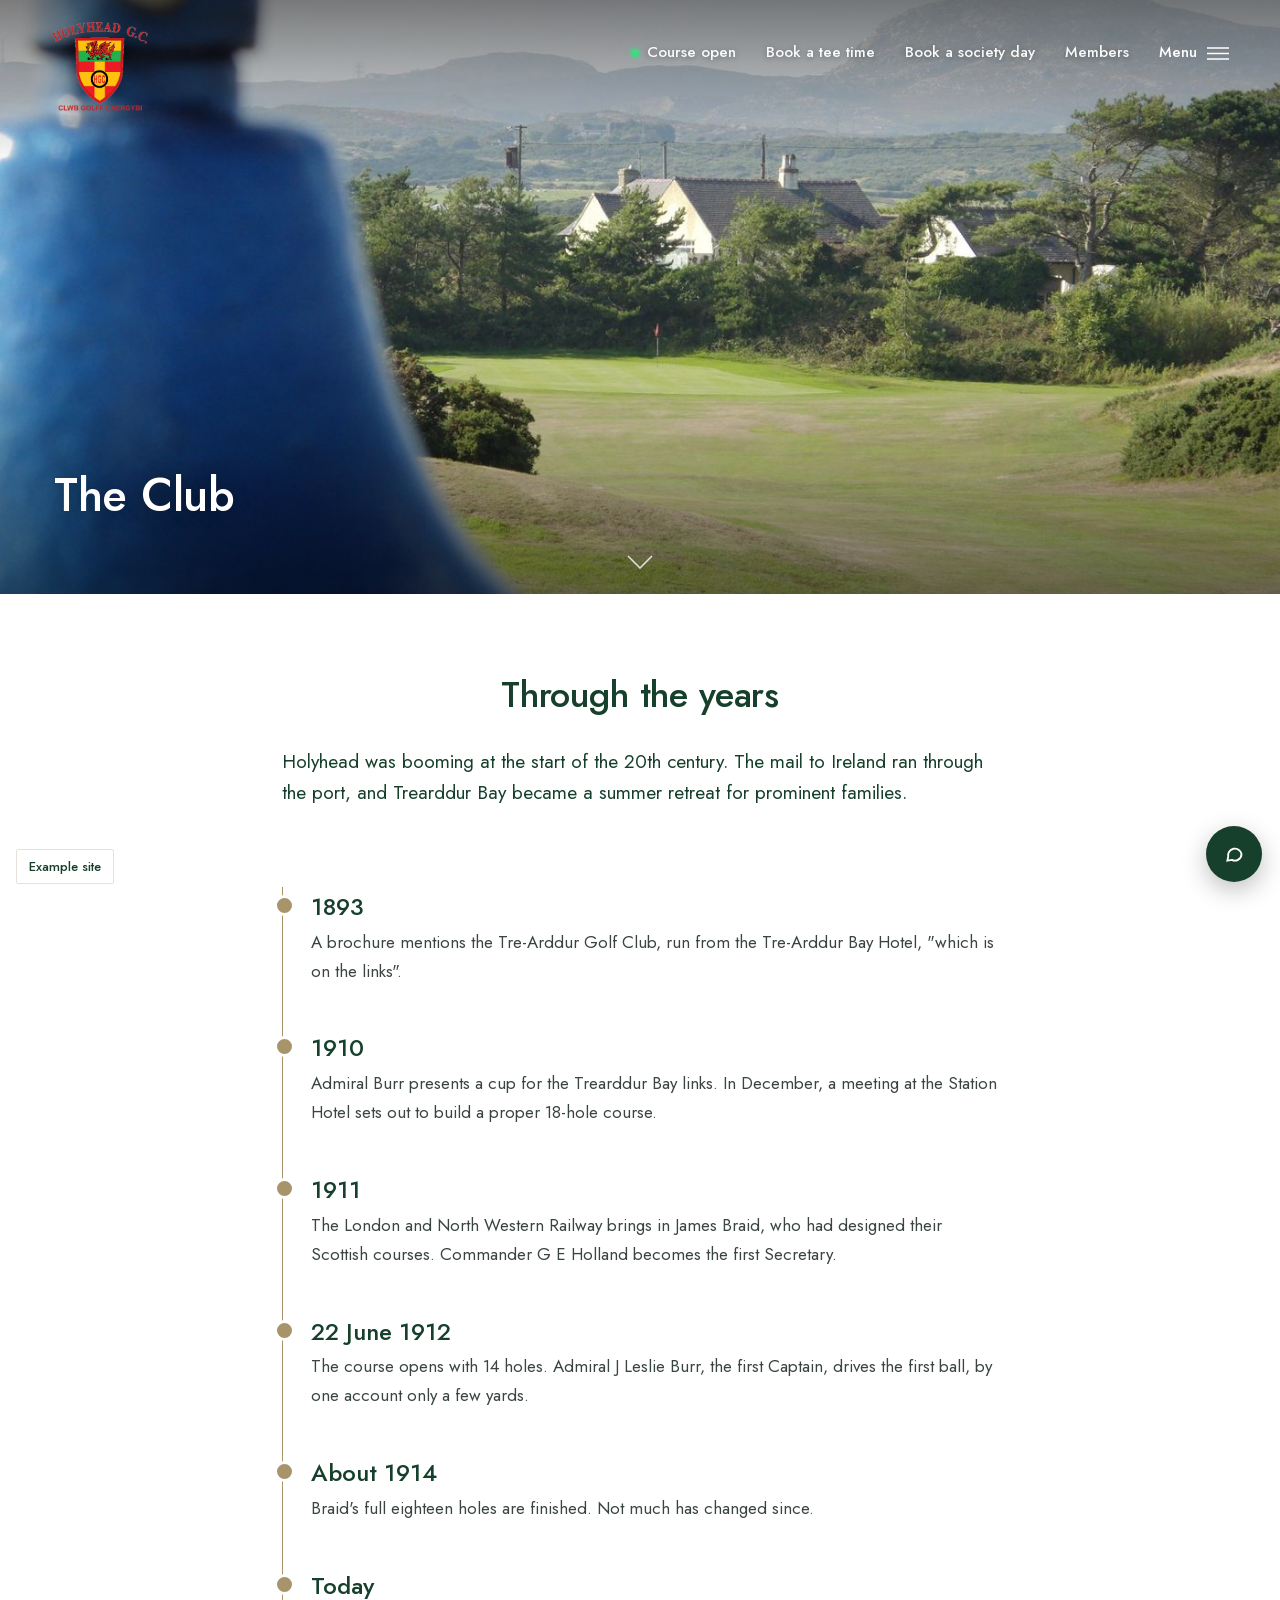
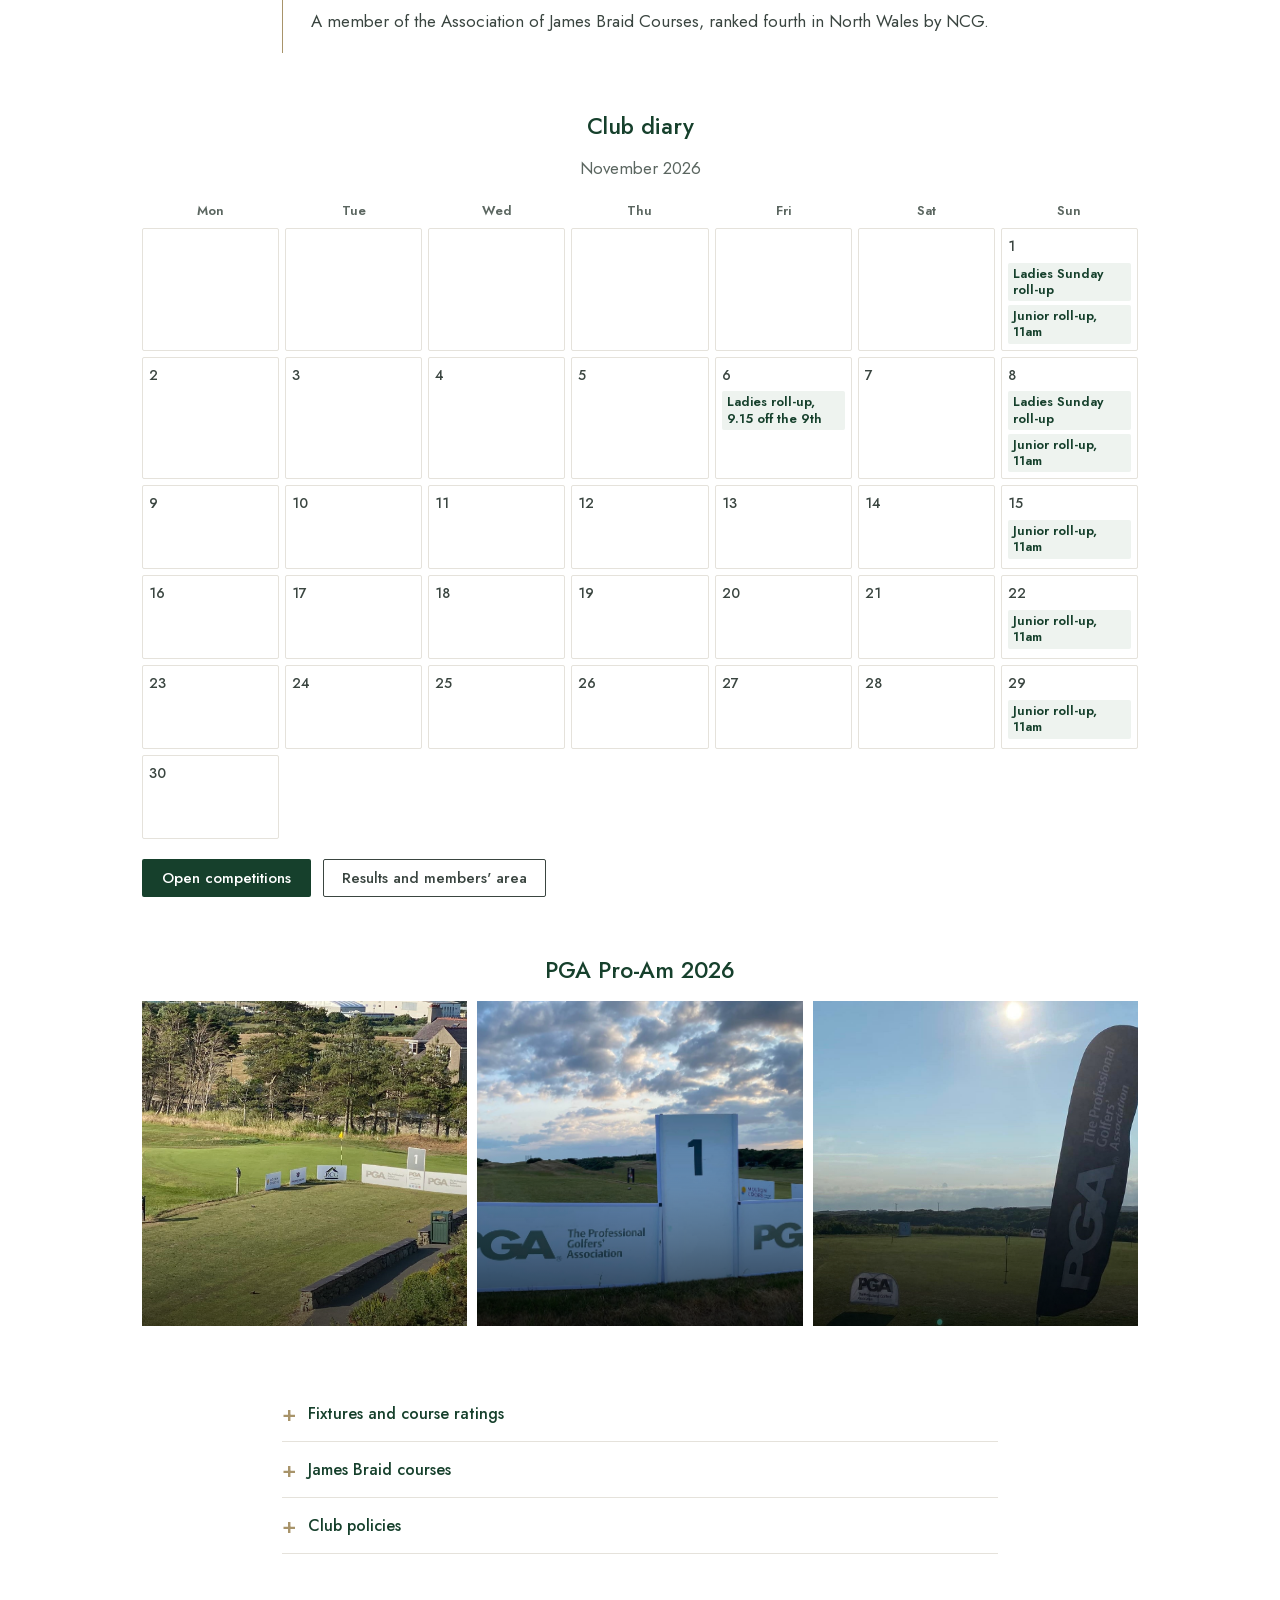
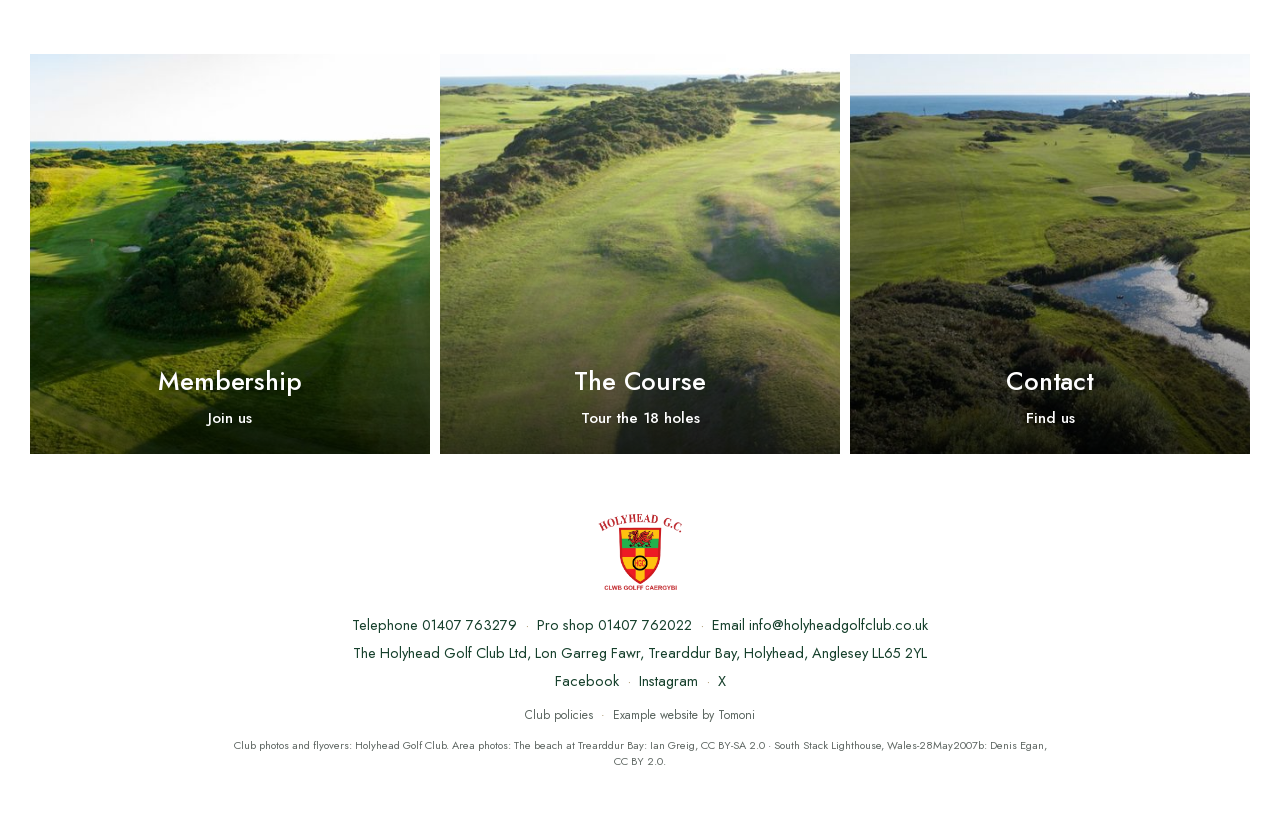
==== commit ce1eb805: "Update the example website Co-Authored-By: Claude Opus 5.5 <noreply@anthropic.com>" ====
--- a/club.html
+++ b/club.html
@@ -12,11 +12,12 @@
 </head>
 <body class="">
 <header class="wlhead"><a class="crest" href="index.html"><img src="img/club/crest.png" alt="Holyhead Golf Club"></a>
-<nav class="tl"><a class="lab status" data-cs="pill" href="course.html#status" title="All 18 holes; trolleys and buggies allowed"><i class="sdot"></i><span data-cy="Cwrs ar agor">Course open</span></a><a class="lab" href="https://holyhead.hub.clubv1.com/visitors/booking" target="_blank" rel="noopener" data-cy="Archebu amser ti">Book a tee time</a><a class="lab" href="https://holyhead.hub.clubv1.com/" target="_blank" rel="noopener" data-cy="Aelodau">Members</a><button class="menuinline lab" data-wlmenu aria-label="Menu"><span data-cy="Dewislen">Menu</span><svg viewBox="0 0 24 14" fill="none" stroke="currentColor" stroke-width="1.6"><path d="M0 1h24M0 7h24M0 13h24"/></svg></button></nav></header>
+<nav class="tl"><a class="lab status" data-cs="pill" href="course.html#status" title="All 18 holes; trolleys and buggies allowed"><i class="sdot"></i><span data-cy="Cwrs ar agor">Course open</span></a><a class="lab" href="https://holyhead.hub.clubv1.com/visitors/booking" target="_blank" rel="noopener" data-cy="Archebu amser ti">Book a tee time</a><a class="lab" href="societies.html#enquire" data-cy="Archebu diwrnod cymdeithas">Book a society day</a><a class="lab" href="https://holyhead.hub.clubv1.com/" target="_blank" rel="noopener" data-cy="Aelodau">Members</a><button class="menuinline lab" data-wlmenu aria-label="Menu"><span data-cy="Dewislen">Menu</span><svg viewBox="0 0 24 14" fill="none" stroke="currentColor" stroke-width="1.6"><path d="M0 1h24M0 7h24M0 13h24"/></svg></button></nav></header>
 <button class="menubtn lab" data-wlmenu aria-label="Menu"><span>Menu</span><svg viewBox="0 0 24 14" fill="none" stroke="currentColor" stroke-width="1.6"><path d="M0 1h24M0 7h24M0 13h24"/></svg></button>
 <div class="wlmenu"><div class="pic" style="background-image:url(img/club/aerial-bunkers.jpg)"><img src="img/club/crest.png" alt=""></div>
 <div class="list"><button class="close lab" data-wlmenu>Close <span style="font-size:22px;line-height:1">×</span></button><nav><a href="index.html" data-cy="Hafan">Home</a><a href="course.html" data-cy="Y Cwrs">The Course</a><a href="visitors.html" data-cy="Ymwelwyr">Visitors</a><a href="societies.html" data-cy="Cymdeithasau">Societies</a><a href="functions.html" data-cy="Achlysuron">Functions</a><a href="par5.html" data-cy="Lolfa Par 5">Par 5 Lounge</a><a href="stay.html" data-cy="Aros a chwarae">Stay and Play</a><a href="membership.html" data-cy="Aelodaeth">Membership</a><a href="pro.html" data-cy="Y Pro">Professional</a><a href="club.html" aria-current=page data-cy="Y Clwb">The Club</a><a href="contact.html" data-cy="Cysylltu">Contact</a></nav>
-<div class="smalls lab"><a href="https://holyhead.hub.clubv1.com/" target="_blank" rel="noopener">Members area</a><a href="https://holyhead.hub.clubv1.com/visitors/booking" target="_blank" rel="noopener">Book a tee time</a>
+<div class="menucta"><a class="btn green sm" href="https://holyhead.hub.clubv1.com/visitors/booking" target="_blank" rel="noopener" data-cy="Archebu amser ti">Book a tee time</a><a class="btn green sm" href="societies.html#enquire" data-cy="Archebu diwrnod cymdeithas">Book a society day</a></div>
+<div class="smalls lab"><a href="https://holyhead.hub.clubv1.com/" target="_blank" rel="noopener">Members area</a>
 <span data-cs="line">Course status: open, all 18 holes<i class="dot"></i></span><span data-wx-live hidden>Now <span data-wx="temp"></span>, wind <span data-wx="wind"></span></span>
 <a href="tel:01407763279">Telephone 01407 763279</a><span class="langs"><button data-lang="en">English</button>/ <button data-lang="cy">Cymraeg</button></span></div></div></div>
 <main>
--- a/css/wl.css
+++ b/css/wl.css
@@ -51,7 +51,8 @@
 .wlmenu nav a{display:block;font-family:var(--head);font-size:clamp(26px,2.4vw,34px);line-height:1.5;color:var(--ink);text-decoration:none}
 .wlmenu nav a:hover,.wlmenu nav a[aria-current=page]{color:var(--gold)}
 .wlmenu nav a[aria-current=page]::before{content:"- "}
-.wlmenu .smalls{margin-top:32px;display:grid;gap:10px;color:var(--grey)}
+.wlmenu .menucta{display:flex;flex-wrap:wrap;gap:10px;margin-top:28px}
+.wlmenu .smalls{margin-top:26px;display:grid;gap:10px;color:var(--grey)}
 .wlmenu .smalls a{color:var(--grey);text-decoration:none}
 .wlmenu .smalls .dot{display:inline-block;width:7px;height:7px;border-radius:50%;background:#2ecc71;margin-left:6px;vertical-align:middle}
 .wlmenu .langs button{background:none;border:0;padding:0 6px 0 0;color:var(--grey);cursor:pointer;font:inherit;letter-spacing:inherit;text-transform:inherit}
@@ -113,7 +114,7 @@
 .wlfoot .dotsep{margin:0 8px;color:var(--gold)}
 .wlfoot .fine{font-size:12px;color:var(--gold);margin-top:10px}
 .wlfoot .credit{font-size:11px;color:#9aa19d;max-width:820px;margin:10px auto 0;line-height:1.5}
-.panel.foot{background:#fff;color:var(--ink);height:auto;min-height:100svh;display:flex;flex-direction:column;justify-content:center;scroll-snap-align:end}
+.panel.foot{background:#fff;color:var(--ink);height:auto;min-height:0;display:flex;flex-direction:column;justify-content:center;scroll-snap-align:end;border-top:1px solid var(--line)}
 .panel.foot::after{display:none}
 
 /* ---------- inner pages ---------- */
@@ -128,6 +129,7 @@
 .intro h2{text-align:center;margin-bottom:30px}
 .intro .lead{color:var(--ink);font-size:clamp(18px,1.5vw,21px);line-height:1.6;max-width:none;font-weight:400}
 .block{padding:30px 0}
+.col.intro,.col.block{padding-left:22px;padding-right:22px}  /* the shorthands above had dropped the column gutter on phones */
 .block h3{margin-bottom:14px}
 .bul{padding-left:0;list-style:none}
 .bul li{padding-left:18px;position:relative;margin-bottom:6px}
@@ -166,6 +168,9 @@
 .timeline .y{font-family:var(--head);font-weight:400;color:var(--ink)}
 .timeline>div::before{background:var(--gold);border-color:#fff}
 .cal .d{box-shadow:none;border:1px solid var(--line);border-radius:2px}
+.cal .d.today{display:block}
+.callist{display:none;list-style:none;padding:0;margin:0}
+@media (max-width:700px){.cal{display:none}.callist{display:block;border-top:1px solid var(--line)}.callist li{display:flex;gap:16px;padding:12px 4px;border-bottom:1px solid var(--line)}.callist b{flex:0 0 92px;font-weight:500;color:var(--ink)}.callist li.today{background:var(--soft)}}
 .cal .d .ev{background:var(--soft);color:var(--ink);border-radius:2px}
 .cross{padding:70px 0 0}
 
@@ -276,6 +281,7 @@
 @media (max-width:760px){.holeinfo{grid-template-columns:1fr}.holeview{padding-top:36px}.holeview .nums button{width:34px;height:34px;font-size:14px}}
 
 .panel .bg img{width:100%;height:100%;object-fit:cover;display:block}
+@media (max-width:760px){.panel .bg img.left{object-position:34% center}}
 .wlfoot .credit{color:#5f6763}
 
 .designpill .dp-open{text-transform:none;letter-spacing:0;font:500 13px var(--body)}
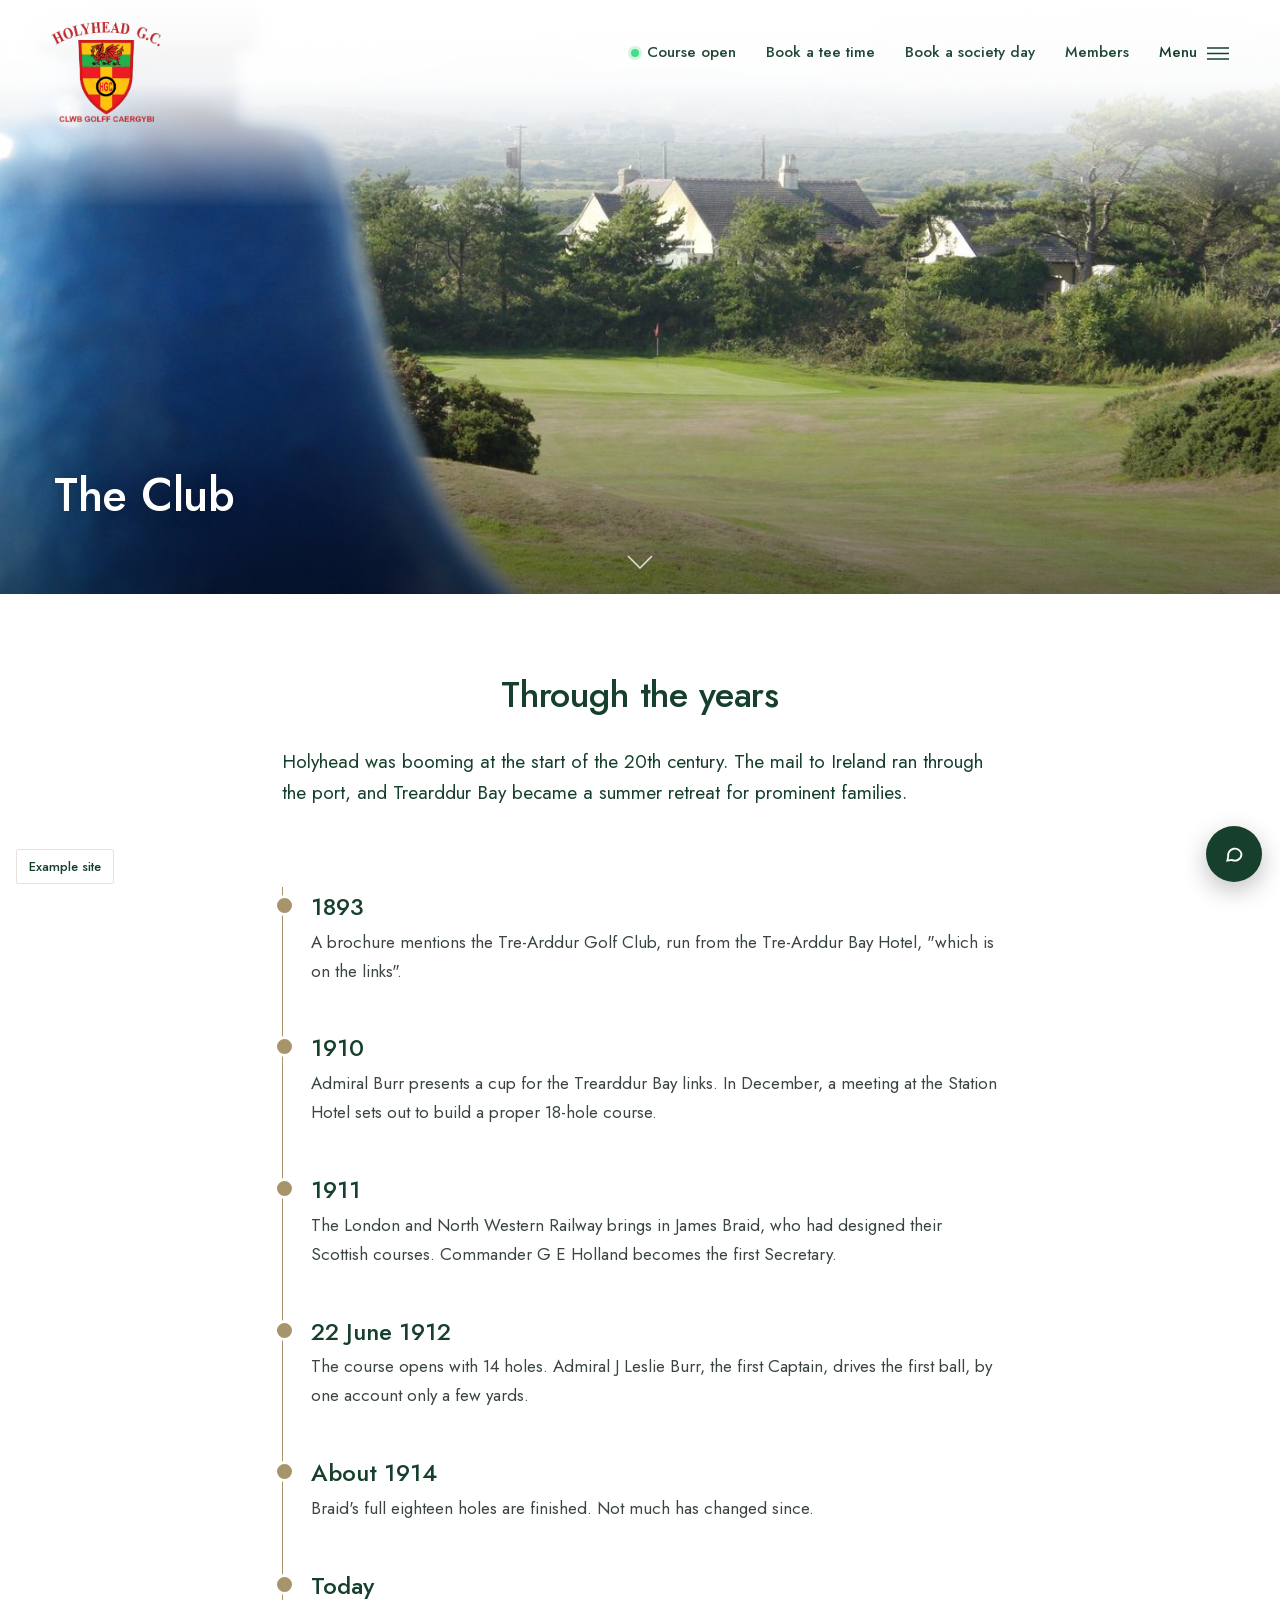
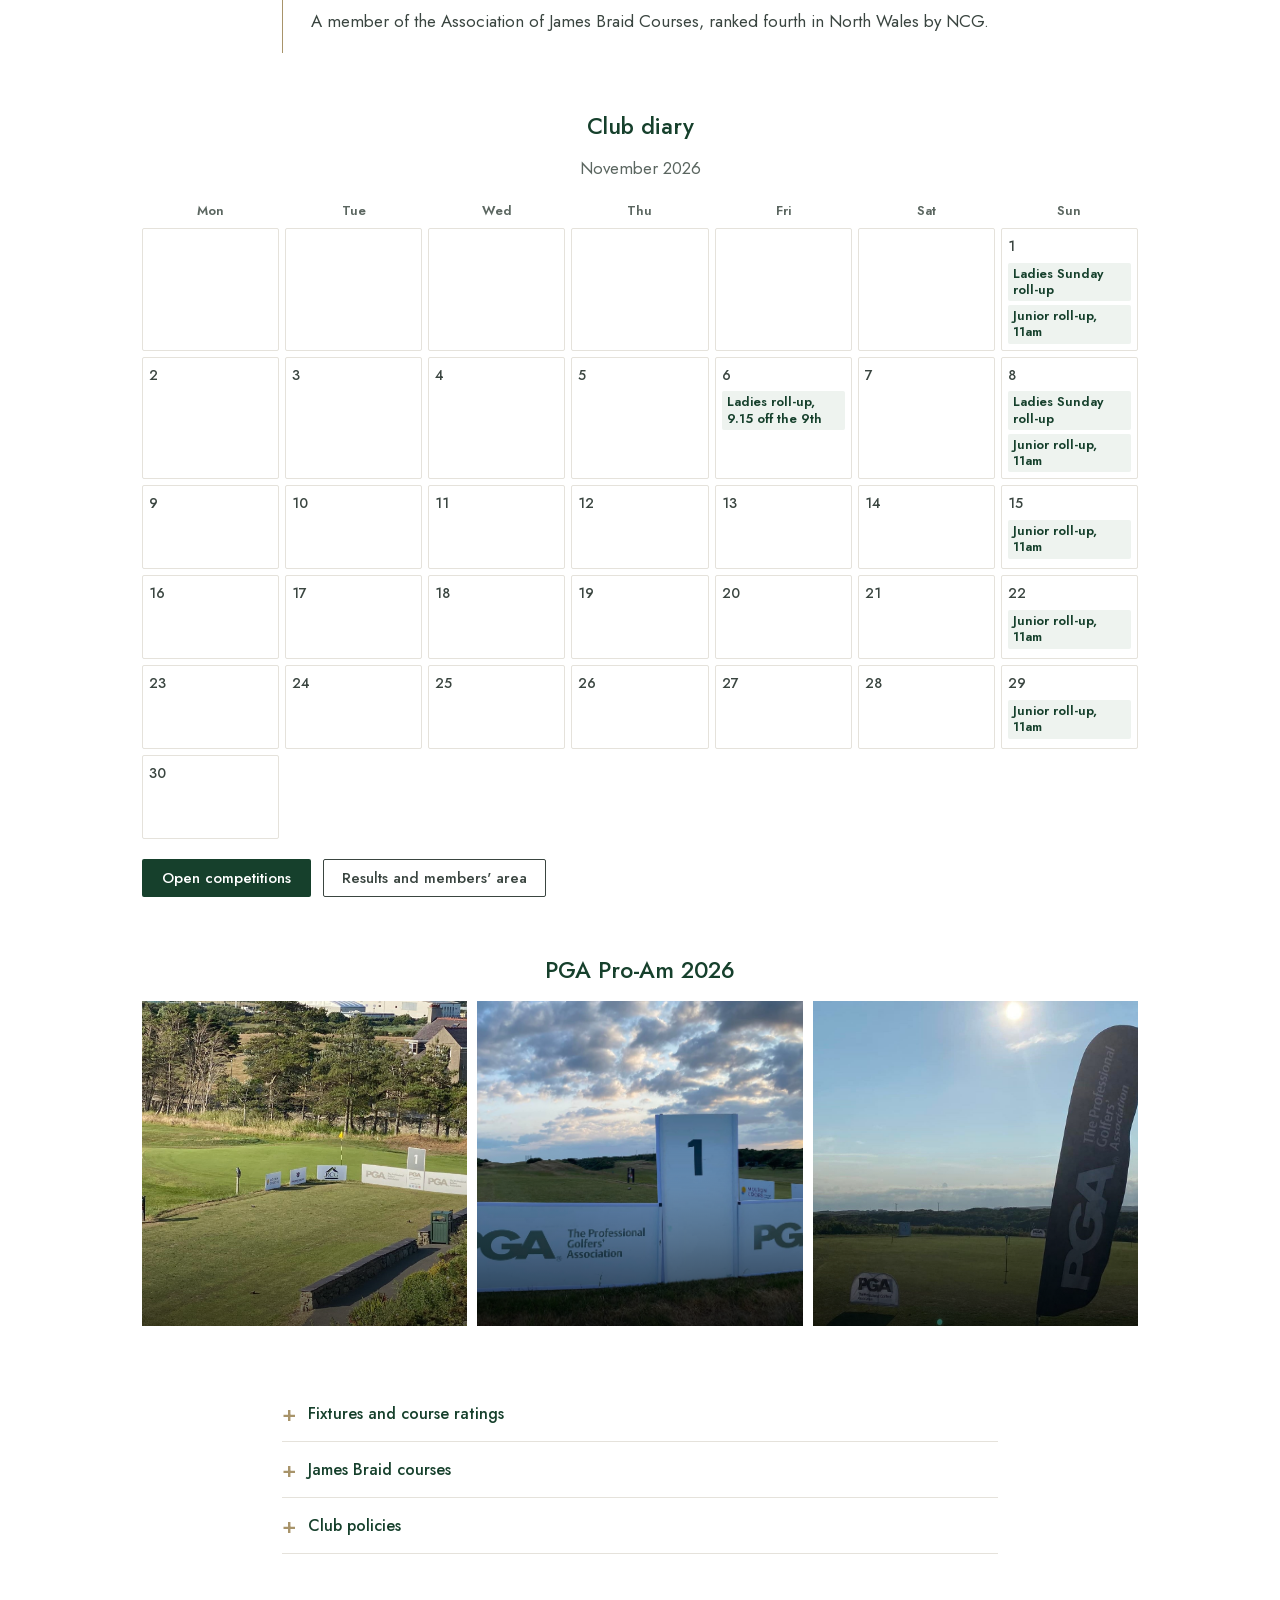
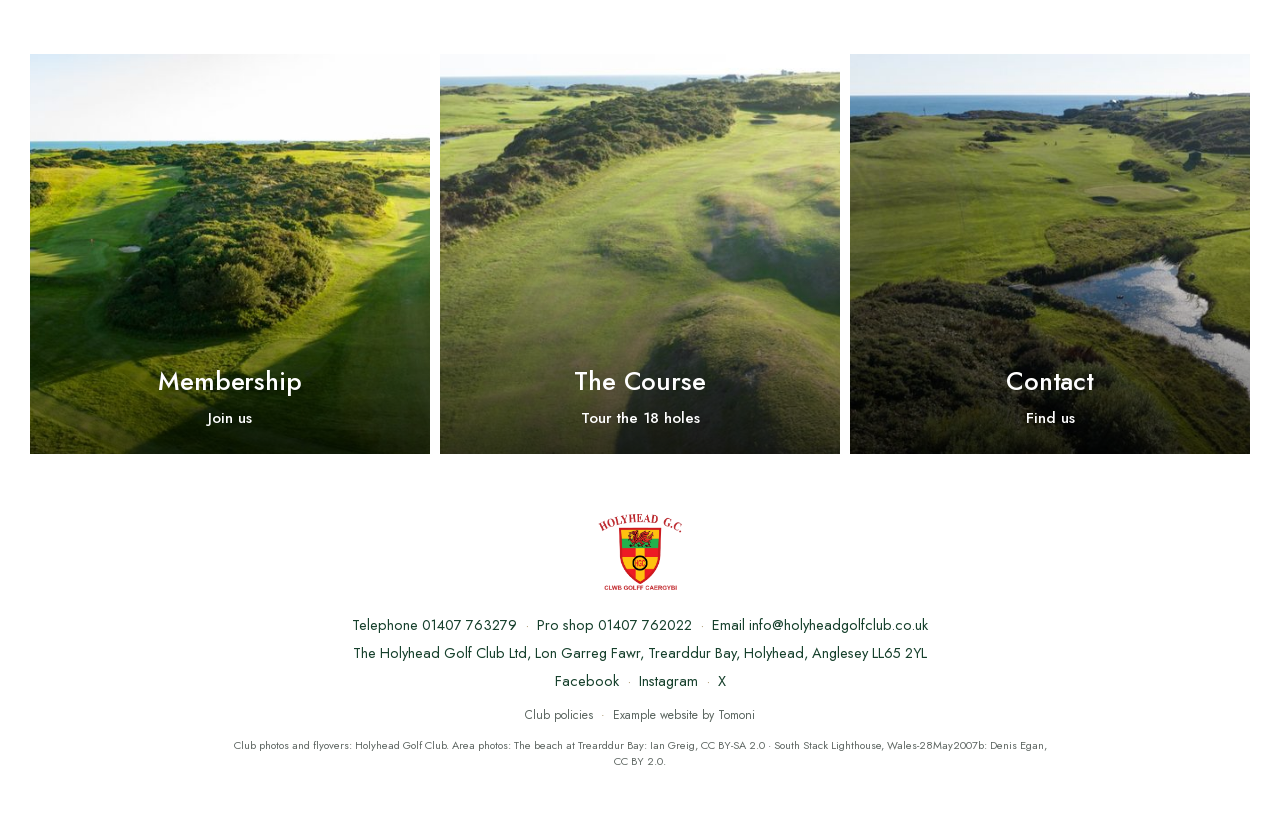
==== commit 56f89ac3: "Update the example website Co-Authored-By: Claude Opus 5.5 <noreply@anthropic.com>" ====
--- a/club.html
+++ b/club.html
@@ -7,7 +7,7 @@
 <meta name="robots" content="noindex">
 <meta property="og:title" content="The Club | Holyhead Golf Club"><meta property="og:description" content="History of Holyhead Golf Club since 1912, the club diary, open competitions and the PGA Pro-Am."><meta property="og:image" content="img/club/aerial-bunkers.jpg">
 <link rel="icon" href="img/club/crest.png"><link rel="canonical" href="https://www.holyheadgolfclub.co.uk/club">
-<link rel="stylesheet" href="css/site.css"><link rel="stylesheet" href="css/wl.css">
+<link rel="stylesheet" href="css/site.css?v=e48c998c"><link rel="stylesheet" href="css/wl.css?v=54159737">
 <script type="application/ld+json">{"@context": "https://schema.org", "@type": "GolfCourse", "name": "Holyhead Golf Club", "alternateName": "Clwb Golff Caergybi", "address": {"@type": "PostalAddress", "streetAddress": "Lon Garreg Fawr, Trearddur Bay", "addressLocality": "Holyhead", "postalCode": "LL65 2YL", "addressCountry": "GB"}, "telephone": "+441407763279", "email": "info@holyheadgolfclub.co.uk", "geo": {"@type": "GeoCoordinates", "latitude": 53.2897, "longitude": -4.6315}, "foundingDate": "1912"}</script>
 </head>
 <body class="">
@@ -45,5 +45,5 @@
 <div class="designpill"><button class="dp-open">Example site</button><div class="dp-panel"><b>Example website for Holyhead Golf Club</b><br>Made by Tomoni. Not live; forms send nothing.<br><a href="admin/">Try the office editor</a>
 <div class="sw">Colours <button class="dot" title="Club green" style="background:#16402c" data-set-palette="green"></button><button class="dot" title="Navy" style="background:#002b60" data-set-palette="navy"></button><button class="dot" title="Burgundy" style="background:#6a1d29" data-set-palette="burgundy"></button></div></div></div>
 <div class="modal" id="modal"><div class="box"></div></div>
-<script src="js/data.js"></script><script src="js/site.js"></script><script src="js/wl.js"></script>
+<script src="js/data.js?v=b73db071"></script><script src="js/site.js?v=ec0b3ed1"></script><script src="js/wl.js?v=984198cc"></script>
 </body></html>
--- a/css/wl.css
+++ b/css/wl.css
@@ -297,3 +297,14 @@
 .sdot{width:8px;height:8px;border-radius:50%;background:#3ddc84;box-shadow:0 0 0 3px rgba(61,220,132,.25)}
 .sdot.temp{background:#f5b324;box-shadow:0 0 0 3px rgba(245,179,36,.28)}.sdot.closed{background:#e5484d;box-shadow:0 0 0 3px rgba(229,72,77,.28)}
 @media (max-width:760px){.wlhead .tl a.status{display:flex}.wlhead .tl a.status span{font-size:14px}}
+
+/* 06.11.2026, Tom: a white band behind the header that fades into the photo or video, so the crest and links stand out;
+   crest a little bigger; no blank space under the home tiles */
+.wlhead::before{content:"";position:absolute;left:0;right:0;top:0;height:clamp(150px,23vh,215px);z-index:-1;pointer-events:none;
+  background:linear-gradient(180deg,#fff 0%,rgba(255,255,255,.94) 40%,rgba(255,255,255,.6) 68%,rgba(255,255,255,0) 100%)}
+.wlhead .tl,.wlhead .tl a,.wlhead .menuinline{color:var(--ink);text-shadow:none}
+.wlhead .crest img{width:clamp(82px,8.6vw,128px);filter:none}
+.panel::after{background:linear-gradient(180deg,rgba(0,0,0,0) 30%,rgba(0,0,0,.05) 50%,rgba(0,0,0,.6))}
+.wlhero::after{background:linear-gradient(180deg,rgba(0,0,0,0) 50%,rgba(0,0,0,.5))}
+.panel.white{min-height:0}
+.panel.foot{padding:0}
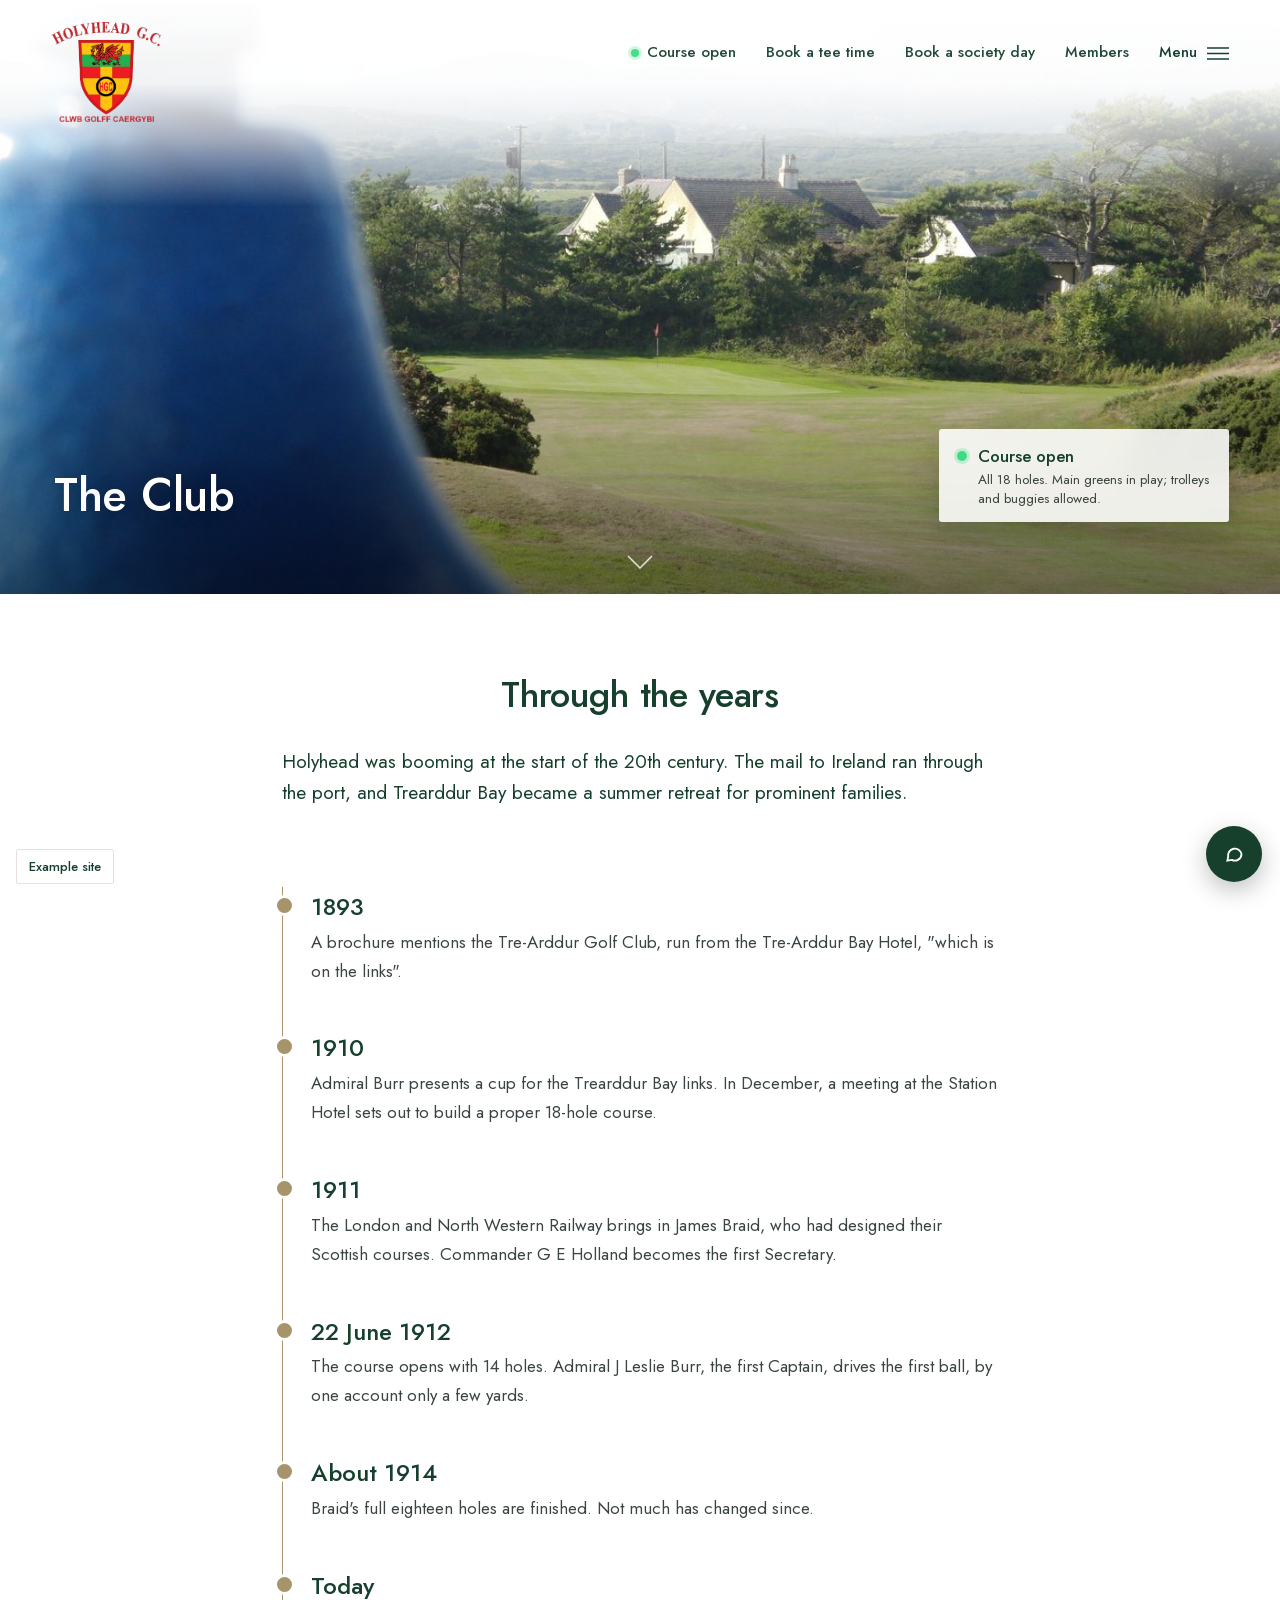
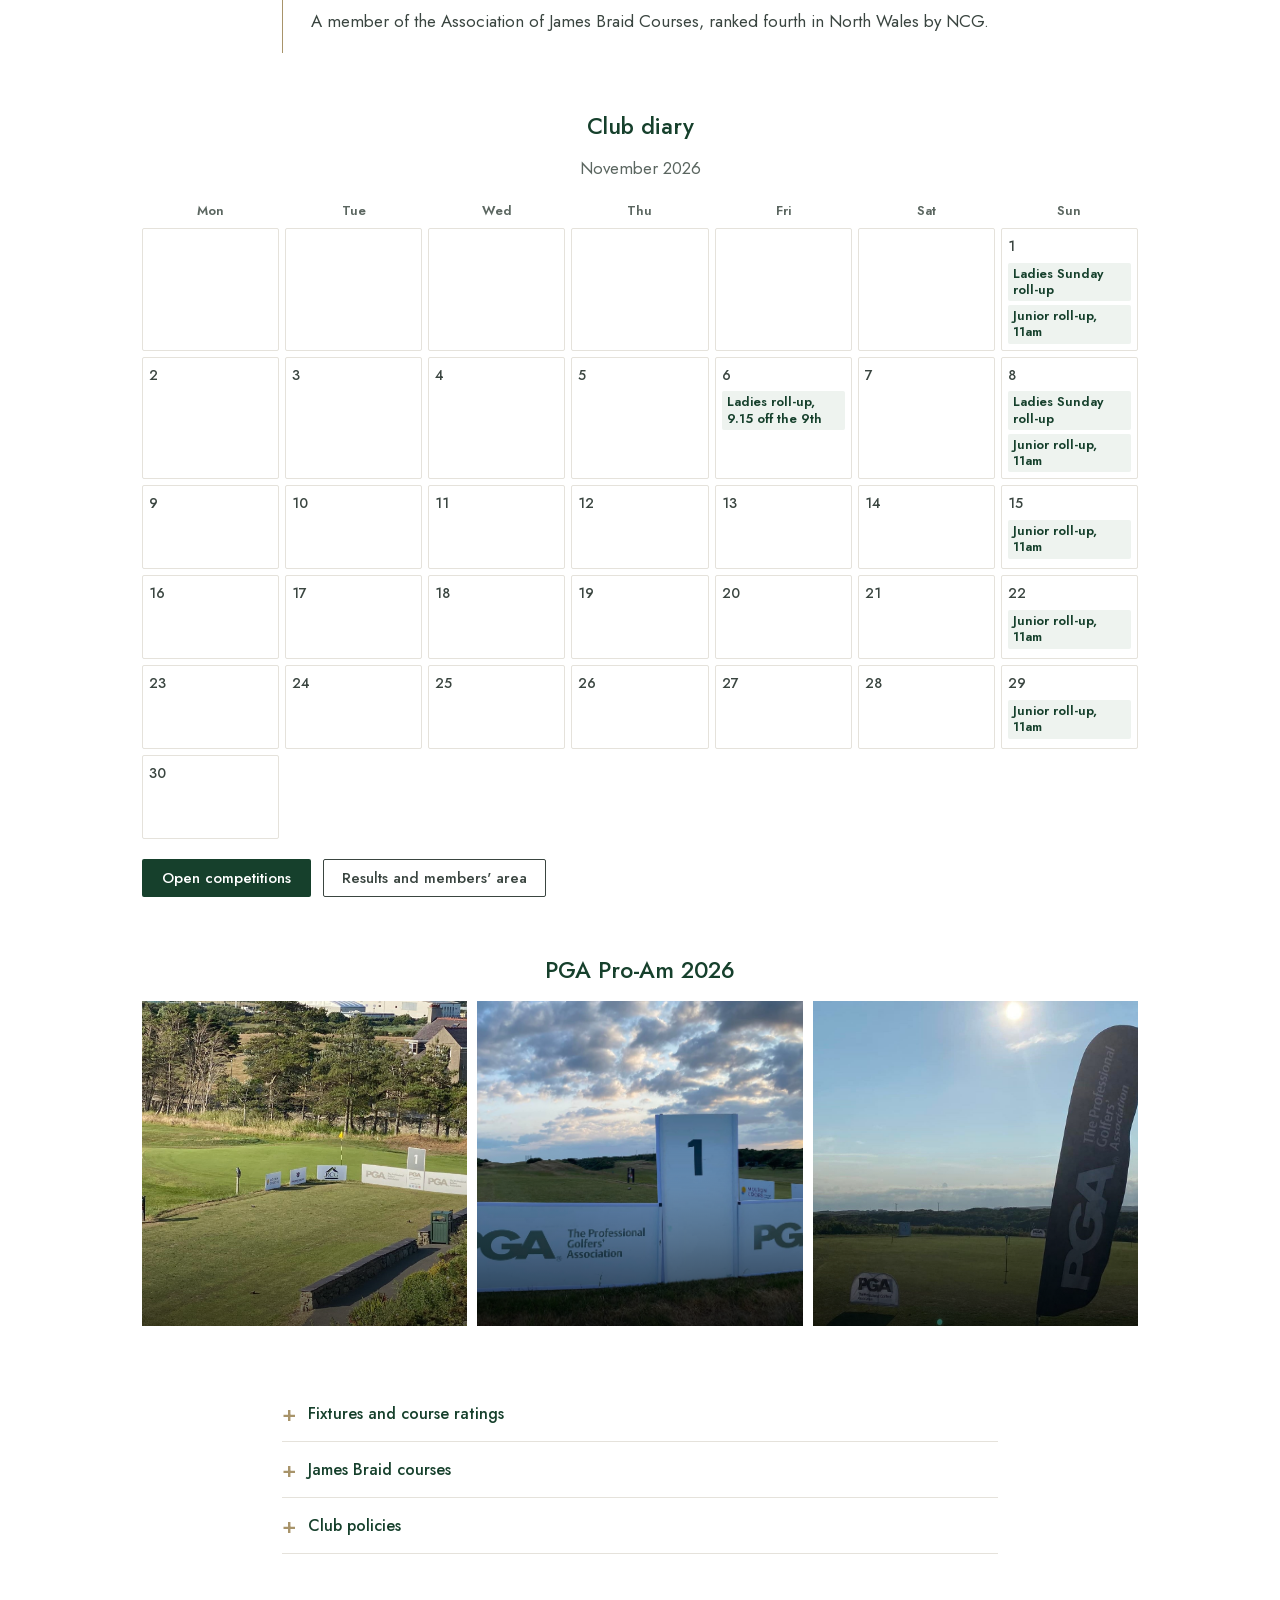
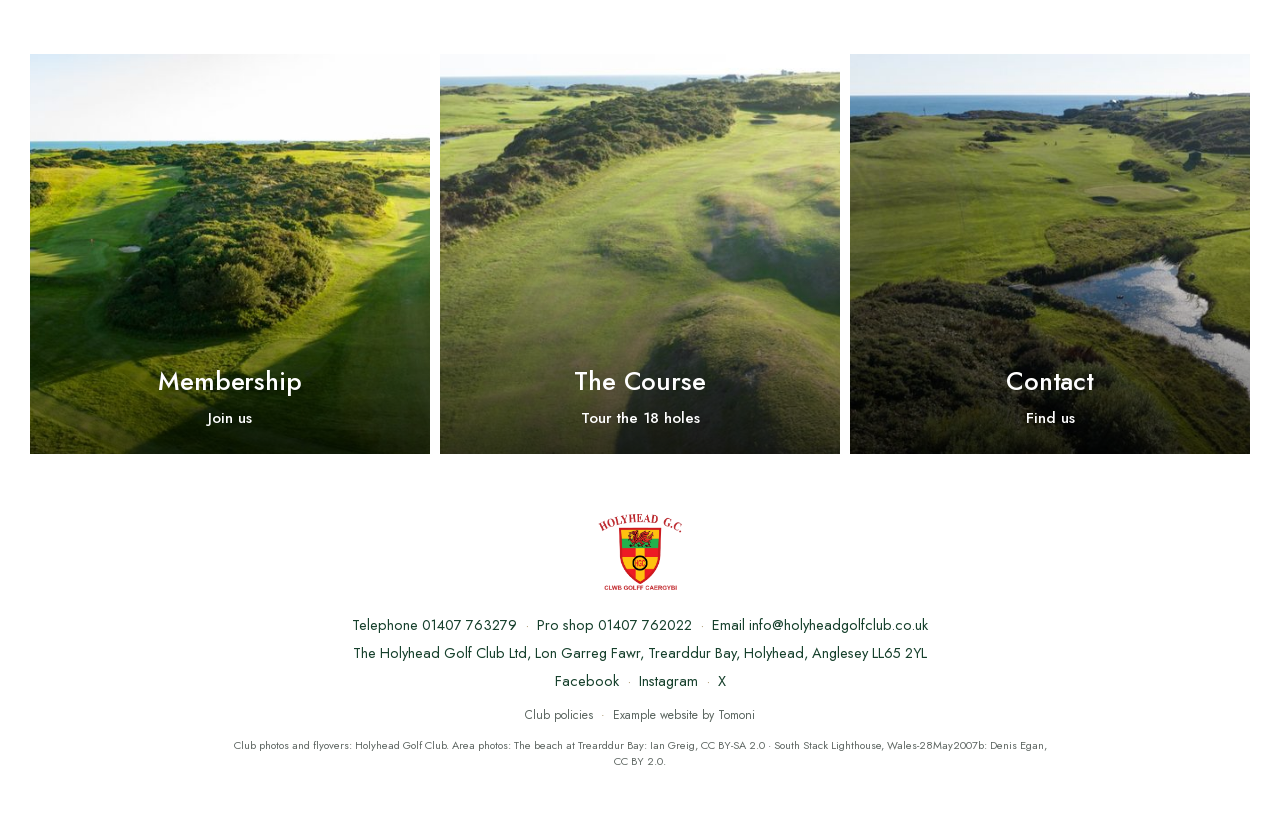
==== commit af2dcc61: "Update the example website Co-Authored-By: Claude Opus 5.5 <noreply@anthropic.com>" ====
--- a/club.html
+++ b/club.html
@@ -7,7 +7,7 @@
 <meta name="robots" content="noindex">
 <meta property="og:title" content="The Club | Holyhead Golf Club"><meta property="og:description" content="History of Holyhead Golf Club since 1912, the club diary, open competitions and the PGA Pro-Am."><meta property="og:image" content="img/club/aerial-bunkers.jpg">
 <link rel="icon" href="img/club/crest.png"><link rel="canonical" href="https://www.holyheadgolfclub.co.uk/club">
-<link rel="stylesheet" href="css/site.css?v=e48c998c"><link rel="stylesheet" href="css/wl.css?v=54159737">
+<link rel="stylesheet" href="css/site.css?v=e48c998c"><link rel="stylesheet" href="css/wl.css?v=9ad1d46e">
 <script type="application/ld+json">{"@context": "https://schema.org", "@type": "GolfCourse", "name": "Holyhead Golf Club", "alternateName": "Clwb Golff Caergybi", "address": {"@type": "PostalAddress", "streetAddress": "Lon Garreg Fawr, Trearddur Bay", "addressLocality": "Holyhead", "postalCode": "LL65 2YL", "addressCountry": "GB"}, "telephone": "+441407763279", "email": "info@holyheadgolfclub.co.uk", "geo": {"@type": "GeoCoordinates", "latitude": 53.2897, "longitude": -4.6315}, "foundingDate": "1912"}</script>
 </head>
 <body class="">
@@ -18,10 +18,15 @@
 <div class="list"><button class="close lab" data-wlmenu>Close <span style="font-size:22px;line-height:1">×</span></button><nav><a href="index.html" data-cy="Hafan">Home</a><a href="course.html" data-cy="Y Cwrs">The Course</a><a href="visitors.html" data-cy="Ymwelwyr">Visitors</a><a href="societies.html" data-cy="Cymdeithasau">Societies</a><a href="functions.html" data-cy="Achlysuron">Functions</a><a href="par5.html" data-cy="Lolfa Par 5">Par 5 Lounge</a><a href="stay.html" data-cy="Aros a chwarae">Stay and Play</a><a href="membership.html" data-cy="Aelodaeth">Membership</a><a href="pro.html" data-cy="Y Pro">Professional</a><a href="club.html" aria-current=page data-cy="Y Clwb">The Club</a><a href="contact.html" data-cy="Cysylltu">Contact</a></nav>
 <div class="menucta"><a class="btn green sm" href="https://holyhead.hub.clubv1.com/visitors/booking" target="_blank" rel="noopener" data-cy="Archebu amser ti">Book a tee time</a><a class="btn green sm" href="societies.html#enquire" data-cy="Archebu diwrnod cymdeithas">Book a society day</a></div>
 <div class="smalls lab"><a href="https://holyhead.hub.clubv1.com/" target="_blank" rel="noopener">Members area</a>
-<span data-cs="line">Course status: open, all 18 holes<i class="dot"></i></span><span data-wx-live hidden>Now <span data-wx="temp"></span>, wind <span data-wx="wind"></span></span>
+<span data-cs="line">Course status: open, all 18 holes<i class="sdot"></i></span><span data-wx-live hidden>Now <span data-wx="temp"></span>, wind <span data-wx="wind"></span></span>
 <a href="tel:01407763279">Telephone 01407 763279</a><span class="langs"><button data-lang="en">English</button>/ <button data-lang="cy">Cymraeg</button></span></div></div></div>
 <main>
-<section class="wlhero"><img src="img/club/bell-houses-1400.jpg" srcset="img/club/bell-houses-800.jpg 800w, img/club/bell-houses-1400.jpg 1400w, img/club/bell-houses.jpg 2200w" sizes="100vw" alt="The bell at the 10th, looking across the course" fetchpriority="high"><h1 data-cy="Y Clwb">The Club</h1><span class="down"><svg width="26" height="14" viewBox="0 0 26 14" fill="none" stroke="currentColor" stroke-width="1.6"><path d="M1 1l12 12L25 1"/></svg></span></section>
+<section class="wlhero"><img src="img/club/bell-houses-1400.jpg" srcset="img/club/bell-houses-800.jpg 800w, img/club/bell-houses-1400.jpg 1400w, img/club/bell-houses.jpg 2200w" sizes="100vw" alt="The bell at the 10th, looking across the course" fetchpriority="high"><h1 data-cy="Y Clwb">The Club</h1><aside class="cond" aria-label="Conditions at the club">
+<div class="c-status" data-cs="pill"><i class="sdot"></i><span data-cy="Cwrs ar agor">Course open</span></div>
+<p class="c-detail" data-cs="detail">All 18 holes. Main greens in play; trolleys and buggies allowed.</p>
+<div class="c-wx" data-wx-live hidden><span class="c-temp"><i class="wxi"></i><b data-wx="temp"></b><span data-wx="desc"></span></span>
+<span class="c-wind"><span class="warrow"><svg viewBox="0 0 24 24" width="14" height="14" fill="none" stroke="currentColor" stroke-width="2.2" stroke-linecap="round" stroke-linejoin="round"><path d="M12 20V4M5.5 10.5L12 4l6.5 6.5"/></svg></span><span>Wind <span data-wx="wind"></span> <small data-wx="gust"></small></span></span><span class="c-sun" data-wx="sunset"></span></div>
+<div class="c-live" data-wx-live hidden>Live weather, updated <span data-wx="at"></span></div></aside><span class="down"><svg width="26" height="14" viewBox="0 0 26 14" fill="none" stroke="currentColor" stroke-width="1.6"><path d="M1 1l12 12L25 1"/></svg></span></section>
 <section class="col intro"><h2>Through the years</h2><p class="lead">Holyhead was booming at the start of the 20th century. The mail to Ireland ran through the port, and Trearddur Bay became a summer retreat for prominent families.</p></section>
 <section class="col block"><div class="timeline"><div><div class="y">1893</div><p>A brochure mentions the Tre-Arddur Golf Club, run from the Tre-Arddur Bay Hotel, "which is on the links".</p></div><div><div class="y">1910</div><p>Admiral Burr presents a cup for the Trearddur Bay links. In December, a meeting at the Station Hotel sets out to build a proper 18-hole course.</p></div><div><div class="y">1911</div><p>The London and North Western Railway brings in James Braid, who had designed their Scottish courses. Commander G E Holland becomes the first Secretary.</p></div><div><div class="y">22 June 1912</div><p>The course opens with 14 holes. Admiral J Leslie Burr, the first Captain, drives the first ball, by one account only a few yards.</p></div><div><div class="y">About 1914</div><p>Braid's full eighteen holes are finished. Not much has changed since.</p></div><div><div class="y">Today</div><p>A member of the Association of James Braid Courses, ranked fourth in North Wales by NCG.</p></div></div></section>
 <section class="col wide block" id="diary"><h3 style="text-align:center">Club diary</h3><p style="text-align:center" class="muted">November 2026</p><div class="cal" id="calendar"></div>
@@ -45,5 +50,5 @@
 <div class="designpill"><button class="dp-open">Example site</button><div class="dp-panel"><b>Example website for Holyhead Golf Club</b><br>Made by Tomoni. Not live; forms send nothing.<br><a href="admin/">Try the office editor</a>
 <div class="sw">Colours <button class="dot" title="Club green" style="background:#16402c" data-set-palette="green"></button><button class="dot" title="Navy" style="background:#002b60" data-set-palette="navy"></button><button class="dot" title="Burgundy" style="background:#6a1d29" data-set-palette="burgundy"></button></div></div></div>
 <div class="modal" id="modal"><div class="box"></div></div>
-<script src="js/data.js?v=b73db071"></script><script src="js/site.js?v=ec0b3ed1"></script><script src="js/wl.js?v=984198cc"></script>
+<script src="js/data.js?v=b73db071"></script><script src="js/site.js?v=a366ec47"></script><script src="js/wl.js?v=4a42ca7a"></script>
 </body></html>
--- a/css/wl.css
+++ b/css/wl.css
@@ -308,3 +308,38 @@
 .wlhero::after{background:linear-gradient(180deg,rgba(0,0,0,0) 50%,rgba(0,0,0,.5))}
 .panel.white{min-height:0}
 .panel.foot{padding:0}
+
+/* 06.11.2026, Tom: "a little area for course status, current weather"; the status dot glows, so the site feels alive */
+.sdot{--g:61,220,132;display:inline-block;flex:none;animation:glow 2.4s ease-out infinite}
+.sdot.temp{--g:245,179,36}.sdot.closed{--g:229,72,77}
+@keyframes glow{0%{box-shadow:0 0 5px 1px rgba(var(--g),.85),0 0 0 0 rgba(var(--g),.6)}70%{box-shadow:0 0 5px 1px rgba(var(--g),.85),0 0 0 9px rgba(var(--g),0)}100%{box-shadow:0 0 5px 1px rgba(var(--g),.85),0 0 0 0 rgba(var(--g),0)}}
+.wlmenu .smalls .sdot{margin-left:8px;vertical-align:middle}
+.cond{position:absolute;z-index:4;right:clamp(18px,4vw,60px);bottom:clamp(70px,13vh,130px);width:290px;padding:15px 18px 13px;color:var(--ink);background:rgba(255,255,255,.88);-webkit-backdrop-filter:blur(10px);backdrop-filter:blur(10px);border-radius:3px;box-shadow:0 12px 32px rgba(0,0,0,.2);font-size:14px;line-height:1.45;animation:condin .9s .5s both}
+.wlhero .cond{bottom:clamp(36px,8vh,80px)}
+@keyframes condin{from{opacity:0;transform:translateY(12px)}to{opacity:1;transform:none}}
+.cond .c-status{display:flex;align-items:center;gap:11px;font-size:17px;font-weight:500}
+.cond .c-status .sdot{width:10px;height:10px}
+.cond .c-detail{margin:3px 0 0 21px;color:var(--text);font-size:13.5px;line-height:1.4}
+.cond .c-wx{display:grid;gap:7px;margin-top:12px;padding-top:12px;border-top:1px solid var(--line)}
+.cond [hidden]{display:none!important}
+.cond .c-temp,.cond .c-wind{display:flex;align-items:center;gap:9px}
+.cond .c-temp b{font-size:19px;font-weight:500}
+.cond .wxi svg{display:block;width:24px;height:24px;animation:drift 5s ease-in-out infinite}
+@keyframes drift{50%{transform:translateX(2px)}}
+.cond .warrow{display:inline-grid;place-items:center;width:24px;height:24px;border-radius:50%;background:var(--soft);animation:sway 3.2s ease-in-out infinite}
+.cond .warrow svg{transition:transform 1.4s cubic-bezier(.2,.8,.2,1)}
+@keyframes sway{25%{transform:rotate(7deg)}75%{transform:rotate(-7deg)}}
+.cond small{color:var(--grey);font-size:12.5px}
+.cond .c-sun{padding-left:33px;color:var(--text)}
+.cond .c-live{margin-top:9px;font-size:11.5px;color:var(--grey)}
+.panel .vidcap{bottom:28px}
+@media (max-width:760px){   /* phones: the header already shows the course status, so a plain weather line sits under the crest */
+  .cond{z-index:60;top:100px;left:0;right:0;bottom:auto;width:auto;padding:0 18px;display:flex;align-items:center;flex-wrap:wrap;gap:2px 16px;font-size:13.5px;background:none;box-shadow:none;-webkit-backdrop-filter:none;backdrop-filter:none}
+  .wlhero .cond{bottom:auto}
+  .cond .c-status,.cond .c-detail,.cond .c-live,.cond small{display:none}
+  .cond .c-wx{display:flex;flex-wrap:wrap;gap:2px 16px;margin:0;padding:0;border:0}
+  .cond .c-temp,.cond .c-wind{gap:7px}.cond .c-temp b{font-size:14.5px}
+  .cond .wxi svg{width:20px;height:20px}.cond .warrow{width:20px;height:20px;background:rgba(22,64,44,.08)}
+  .cond .c-sun{padding-left:0}
+}
+@media (prefers-reduced-motion:reduce){.sdot,.cond,.cond .wxi svg,.cond .warrow{animation:none}}
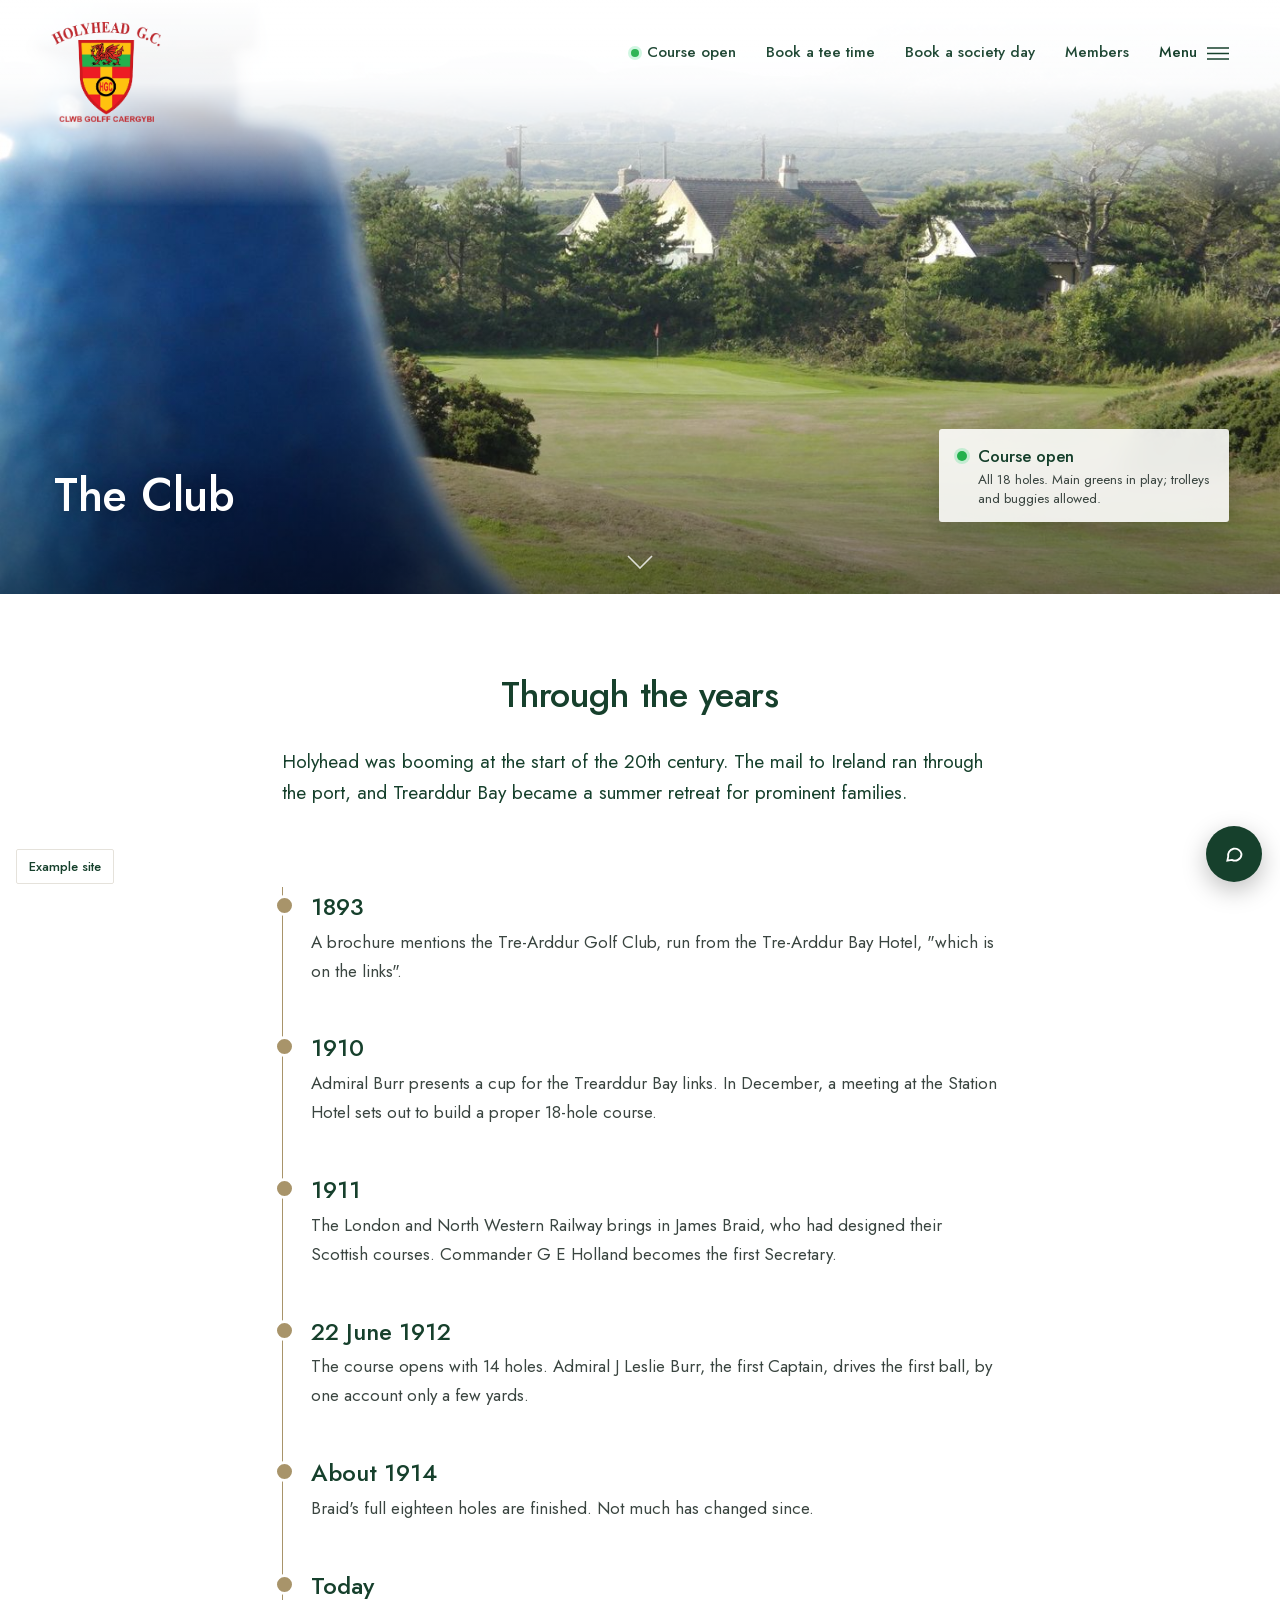
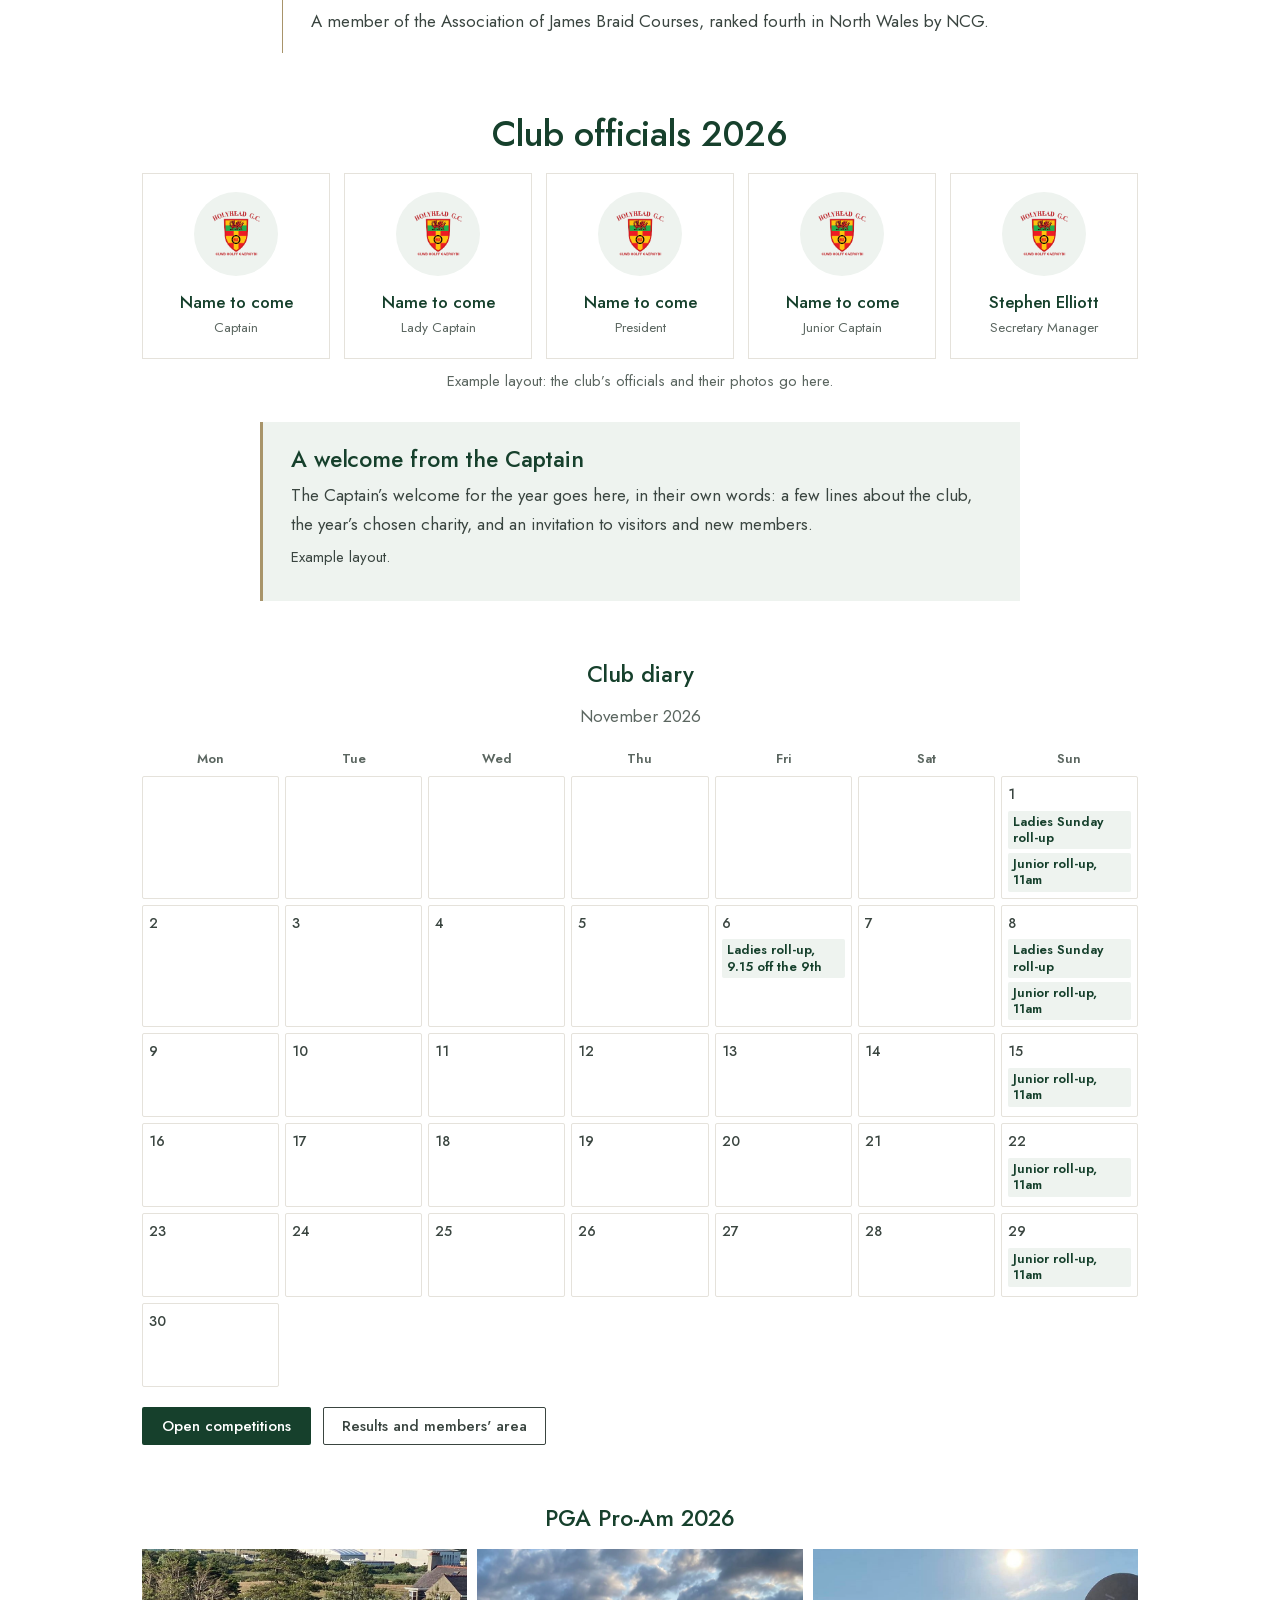
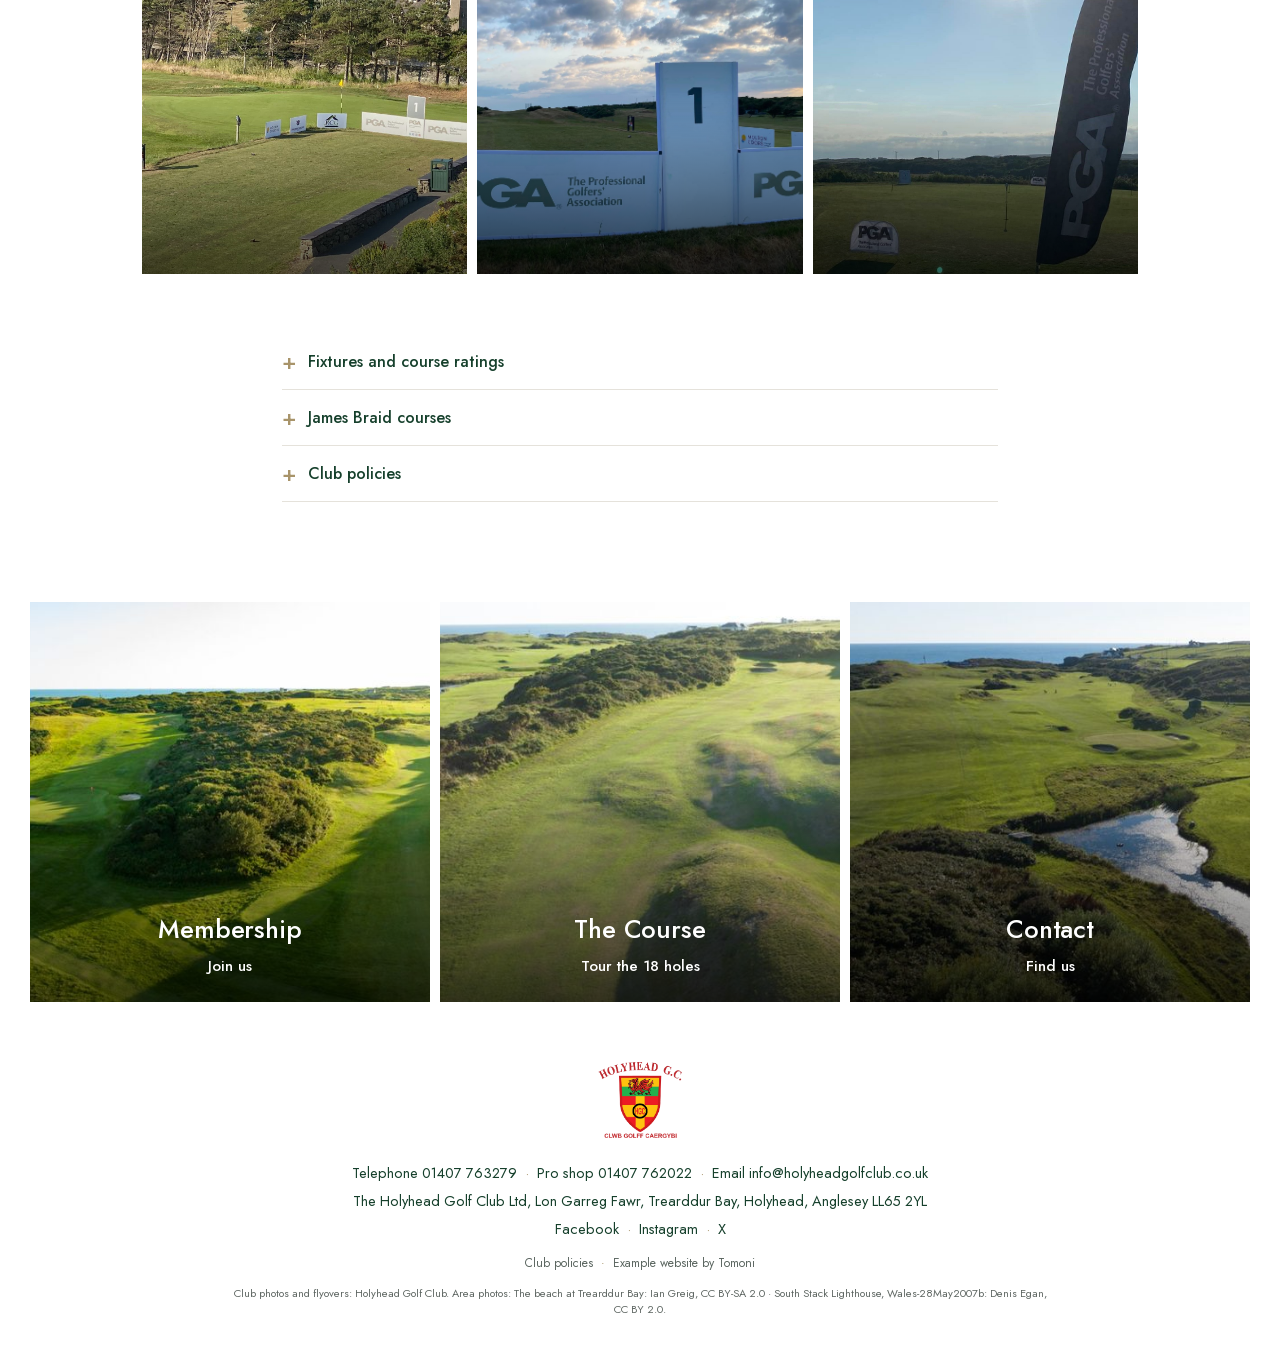
==== commit 3c18a8fa: "Update the example website Co-Authored-By: Claude Opus 5.5 <noreply@anthropic.com>" ====
--- a/club.html
+++ b/club.html
@@ -7,7 +7,7 @@
 <meta name="robots" content="noindex">
 <meta property="og:title" content="The Club | Holyhead Golf Club"><meta property="og:description" content="History of Holyhead Golf Club since 1912, the club diary, open competitions and the PGA Pro-Am."><meta property="og:image" content="img/club/aerial-bunkers.jpg">
 <link rel="icon" href="img/club/crest.png"><link rel="canonical" href="https://www.holyheadgolfclub.co.uk/club">
-<link rel="stylesheet" href="css/site.css?v=e48c998c"><link rel="stylesheet" href="css/wl.css?v=9ad1d46e">
+<link rel="stylesheet" href="css/site.css?v=e48c998c"><link rel="stylesheet" href="css/wl.css?v=29321e8f">
 <script type="application/ld+json">{"@context": "https://schema.org", "@type": "GolfCourse", "name": "Holyhead Golf Club", "alternateName": "Clwb Golff Caergybi", "address": {"@type": "PostalAddress", "streetAddress": "Lon Garreg Fawr, Trearddur Bay", "addressLocality": "Holyhead", "postalCode": "LL65 2YL", "addressCountry": "GB"}, "telephone": "+441407763279", "email": "info@holyheadgolfclub.co.uk", "geo": {"@type": "GeoCoordinates", "latitude": 53.2897, "longitude": -4.6315}, "foundingDate": "1912"}</script>
 </head>
 <body class="">
@@ -29,6 +29,7 @@
 <div class="c-live" data-wx-live hidden>Live weather, updated <span data-wx="at"></span></div></aside><span class="down"><svg width="26" height="14" viewBox="0 0 26 14" fill="none" stroke="currentColor" stroke-width="1.6"><path d="M1 1l12 12L25 1"/></svg></span></section>
 <section class="col intro"><h2>Through the years</h2><p class="lead">Holyhead was booming at the start of the 20th century. The mail to Ireland ran through the port, and Trearddur Bay became a summer retreat for prominent families.</p></section>
 <section class="col block"><div class="timeline"><div><div class="y">1893</div><p>A brochure mentions the Tre-Arddur Golf Club, run from the Tre-Arddur Bay Hotel, "which is on the links".</p></div><div><div class="y">1910</div><p>Admiral Burr presents a cup for the Trearddur Bay links. In December, a meeting at the Station Hotel sets out to build a proper 18-hole course.</p></div><div><div class="y">1911</div><p>The London and North Western Railway brings in James Braid, who had designed their Scottish courses. Commander G E Holland becomes the first Secretary.</p></div><div><div class="y">22 June 1912</div><p>The course opens with 14 holes. Admiral J Leslie Burr, the first Captain, drives the first ball, by one account only a few yards.</p></div><div><div class="y">About 1914</div><p>Braid's full eighteen holes are finished. Not much has changed since.</p></div><div><div class="y">Today</div><p>A member of the Association of James Braid Courses, ranked fourth in North Wales by NCG.</p></div></div></section>
+<section class="col wide block" id="officials"><h2 style="text-align:center">Club officials 2026</h2><div class="offgrid"><div class="off"><div class="offimg"><img src="img/club/crest.png" alt=""></div><b>Name to come</b><span>Captain</span></div><div class="off"><div class="offimg"><img src="img/club/crest.png" alt=""></div><b>Name to come</b><span>Lady Captain</span></div><div class="off"><div class="offimg"><img src="img/club/crest.png" alt=""></div><b>Name to come</b><span>President</span></div><div class="off"><div class="offimg"><img src="img/club/crest.png" alt=""></div><b>Name to come</b><span>Junior Captain</span></div><div class="off"><div class="offimg"><img src="img/club/crest.png" alt=""></div><b>Stephen Elliott</b><span>Secretary Manager</span></div></div><p class="small muted" style="text-align:center;margin-top:10px">Example layout: the club’s officials and their photos go here.</p><div class="captain"><h3>A welcome from the Captain</h3><p>The Captain’s welcome for the year goes here, in their own words: a few lines about the club, the year’s chosen charity, and an invitation to visitors and new members.</p><p class="small muted">Example layout.</p></div></section>
 <section class="col wide block" id="diary"><h3 style="text-align:center">Club diary</h3><p style="text-align:center" class="muted">November 2026</p><div class="cal" id="calendar"></div>
 <div style="text-align:center;margin-top:20px" class="btns"><a class="btn green sm" href="https://www.howdidido.com/Directory/OpenCompetitions/1818" target="_blank" rel="noopener">Open competitions</a><a class="btn ghost sm" href="https://holyhead.hub.clubv1.com/" target="_blank" rel="noopener">Results and members' area</a></div></section>
 <section class="col wide block"><h3 style="text-align:center">PGA Pro-Am 2026</h3><div class="tiles3" style="margin-top:16px;padding:0"><a class="wtile" style="aspect-ratio:1/1" href="img/club/proam-tee.jpg" data-lb="PGA Pro-Am 2026"><img src="img/club/proam-tee.jpg" alt="" loading="lazy"></a><a class="wtile" style="aspect-ratio:1/1" href="img/club/proam-one.jpg" data-lb="PGA Pro-Am 2026"><img src="img/club/proam-one.jpg" alt="" loading="lazy"></a><a class="wtile" style="aspect-ratio:1/1" href="img/club/proam-flag.jpg" data-lb="PGA Pro-Am 2026"><img src="img/club/proam-flag.jpg" alt="" loading="lazy"></a></div></section>
@@ -50,5 +51,5 @@
 <div class="designpill"><button class="dp-open">Example site</button><div class="dp-panel"><b>Example website for Holyhead Golf Club</b><br>Made by Tomoni. Not live; forms send nothing.<br><a href="admin/">Try the office editor</a>
 <div class="sw">Colours <button class="dot" title="Club green" style="background:#16402c" data-set-palette="green"></button><button class="dot" title="Navy" style="background:#002b60" data-set-palette="navy"></button><button class="dot" title="Burgundy" style="background:#6a1d29" data-set-palette="burgundy"></button></div></div></div>
 <div class="modal" id="modal"><div class="box"></div></div>
-<script src="js/data.js?v=b73db071"></script><script src="js/site.js?v=a366ec47"></script><script src="js/wl.js?v=4a42ca7a"></script>
+<script src="js/data.js?v=e87685d6"></script><script src="js/site.js?v=a366ec47"></script><script src="js/wl.js?v=2dc6be85"></script>
 </body></html>
--- a/css/wl.css
+++ b/css/wl.css
@@ -343,3 +343,59 @@
   .cond .c-sun{padding-left:0}
 }
 @media (prefers-reduced-motion:reduce){.sdot,.cond,.cond .wxi svg,.cond .warrow{animation:none}}
+
+/* the pro's tip on each hole (06.11.2026) */
+.protip{margin:6px 0 18px;padding:14px 18px;background:var(--soft);border-left:3px solid var(--gold)}
+.protip b{display:block;font-weight:500;color:var(--ink);margin-bottom:4px}
+.protip p{margin:0;color:var(--ink);font-size:16.5px;line-height:1.55}
+.protip small{display:block;margin-top:8px;color:var(--grey);font-size:12px}
+
+/* 06.11.2026: quick ways in, open competitions, club professional, officials, Google reviews */
+.welcome .qlinks{display:grid;grid-template-columns:repeat(3,1fr);gap:12px;margin:26px auto 4px;max-width:760px;text-align:left}
+.qlinks a{display:block;padding:16px 18px;border:1px solid var(--line);border-top:3px solid var(--ink);background:#fff;color:var(--ink);text-decoration:none;transition:transform .2s,box-shadow .2s}
+.qlinks a:hover{transform:translateY(-2px);box-shadow:0 10px 24px rgba(0,0,0,.08)}
+.qlinks b{display:block;font-weight:500;font-size:17px}.qlinks small{display:block;color:var(--grey);font-size:13.5px;margin-top:3px}
+.panel.more{padding:70px 0 40px}
+.opens h2,.reviews h2{text-align:center}.opens .lead,.reviews .lead{text-align:center;margin:0 auto 22px;max-width:640px;color:var(--text);font-size:17px}
+.openlist{display:grid;gap:12px;max-width:820px;margin:0 auto}
+.oe{display:grid;grid-template-columns:92px 1fr auto;gap:20px;align-items:center;padding:16px 20px;border:1px solid var(--line);background:#fff}
+.oe .dt{text-align:center;border-right:1px solid var(--line);padding-right:16px;color:var(--ink);line-height:1.15}
+.oe .dt b{display:block;font-size:30px;font-weight:500}.oe .dt span{display:block;font-size:14px}.oe .dt small{display:block;color:var(--grey);font-size:12px;margin-top:2px}
+.oe h3{margin:0 0 4px;font-size:18px;font-weight:500;color:var(--ink)}.oe p{margin:0;color:var(--text);font-size:14.5px}
+.procard{display:grid;grid-template-columns:minmax(0,1fr) minmax(0,1.25fr);max-width:900px;margin:10px auto 0;border:1px solid var(--line);background:var(--soft)}
+.procard img{width:100%;height:100%;min-height:260px;object-fit:cover;display:block}
+.procard .pt{padding:28px 30px}.procard h2{margin:0 0 6px;font-size:26px}.procard .who{margin:0 0 12px;color:var(--ink);font-weight:500}
+.procard p{color:var(--text)}.pbtns{display:flex;flex-wrap:wrap;gap:10px;margin-top:16px}
+.pill{display:inline-flex;align-items:center;gap:8px;padding:8px 14px;border:1px solid var(--ink);border-radius:999px;color:var(--ink);text-decoration:none;font-size:14.5px;background:#fff}
+.pill:hover{background:var(--ink);color:#fff}
+.stars{background:linear-gradient(90deg,#fbbc04 calc(var(--r) / 5 * 100%),#d9d9d9 0);-webkit-background-clip:text;background-clip:text;color:transparent;font-size:26px;letter-spacing:1px}
+.gword{font-weight:500;font-size:20px;letter-spacing:-.3px}.gword i{font-style:normal}
+.rv-wrap{display:grid;grid-template-columns:180px minmax(0,1fr);gap:28px;align-items:center;margin-top:6px}
+.rv-sum{display:flex;flex-direction:column;align-items:center;gap:4px;text-align:center;text-decoration:none;color:var(--ink)}
+.rv-sum b{font-size:24px;font-weight:500}.rv-sum small{font-size:14px;color:var(--grey)}.rv-sum u{color:var(--ink)}
+.rv-car{position:relative;min-width:0}
+.rv-track{display:grid;grid-auto-flow:column;grid-auto-columns:calc((100% - 32px)/3);gap:16px;overflow-x:auto;scroll-snap-type:x mandatory;scrollbar-width:none;padding:2px}
+.rv-track::-webkit-scrollbar{display:none}
+.grv{margin:0;background:var(--soft);padding:18px 20px;display:flex;flex-direction:column;gap:9px;scroll-snap-align:start}
+.rv-top{display:grid;grid-template-columns:38px 1fr 22px;gap:11px;align-items:center}
+.rv-top .av{width:38px;height:38px;border-radius:50%;color:#fff;display:grid;place-items:center;font-weight:500;font-size:17px}
+.rv-top b{display:block;color:var(--ink);font-weight:500;font-size:15.5px;line-height:1.2}.rv-top small{display:block;color:var(--grey);font-size:12.5px}
+.grv .g{width:22px;height:22px}.grv .st{color:#fbbc04;letter-spacing:1px}
+.grv blockquote{margin:0;font-size:15px;line-height:1.55;color:var(--text);display:-webkit-box;-webkit-line-clamp:5;-webkit-box-orient:vertical;overflow:hidden}
+.grv .more{font-size:13.5px;color:var(--grey);margin-top:auto}
+.rv-arr{position:absolute;top:50%;transform:translateY(-50%);z-index:2;width:40px;height:40px;border-radius:50%;background:#fff;border:1px solid var(--line);box-shadow:0 6px 18px rgba(0,0,0,.12);font-size:24px;line-height:1;color:var(--ink);cursor:pointer;padding:0 0 3px}
+.rv-arr.prev{left:-20px}.rv-arr.next{right:-20px}
+.rv-btns{display:flex;flex-wrap:wrap;justify-content:center;gap:12px;margin-top:26px}
+.rv-btns .g{width:18px;height:18px;margin-right:8px;vertical-align:-3px}
+.offgrid{display:grid;grid-template-columns:repeat(5,1fr);gap:14px;margin-top:18px}
+.off{text-align:center;padding:18px 10px;border:1px solid var(--line);background:#fff}
+.off .offimg{width:84px;height:84px;margin:0 auto 12px;border-radius:50%;background:var(--soft);display:grid;place-items:center}.off .offimg img{width:48px}
+.off b{display:block;font-weight:500;color:var(--ink)}.off span{display:block;color:var(--grey);font-size:13.5px}
+.captain{max-width:760px;margin:28px auto 0;padding:24px 28px;background:var(--soft);border-left:3px solid var(--gold)}
+.captain h3{margin:0 0 8px}.captain p{margin:0 0 6px;color:var(--text)}
+@media (max-width:860px){.rv-wrap{grid-template-columns:1fr;gap:18px}.rv-sum{flex-direction:row;flex-wrap:wrap;justify-content:center;gap:6px 12px}.rv-track{grid-auto-columns:calc((100% - 16px)/2)}.offgrid{grid-template-columns:repeat(3,1fr)}}
+@media (max-width:640px){.welcome .qlinks{grid-template-columns:1fr}.oe{grid-template-columns:72px 1fr;gap:14px}.oe .btn{grid-column:1/-1;justify-self:start}
+  .procard{grid-template-columns:1fr}.procard img{min-height:200px;max-height:240px}.rv-track{grid-auto-columns:86%}.rv-arr{display:none}.offgrid{grid-template-columns:repeat(2,1fr)}}
+
+/* status colours from the brand guide (the crest's own green, gold and red), 06.11.2026 */
+.sdot{--g:35,177,77;background:#23b14d}.sdot.temp{--g:255,194,15;background:#ffc20f}.sdot.closed{--g:237,27,36;background:#ed1b24}
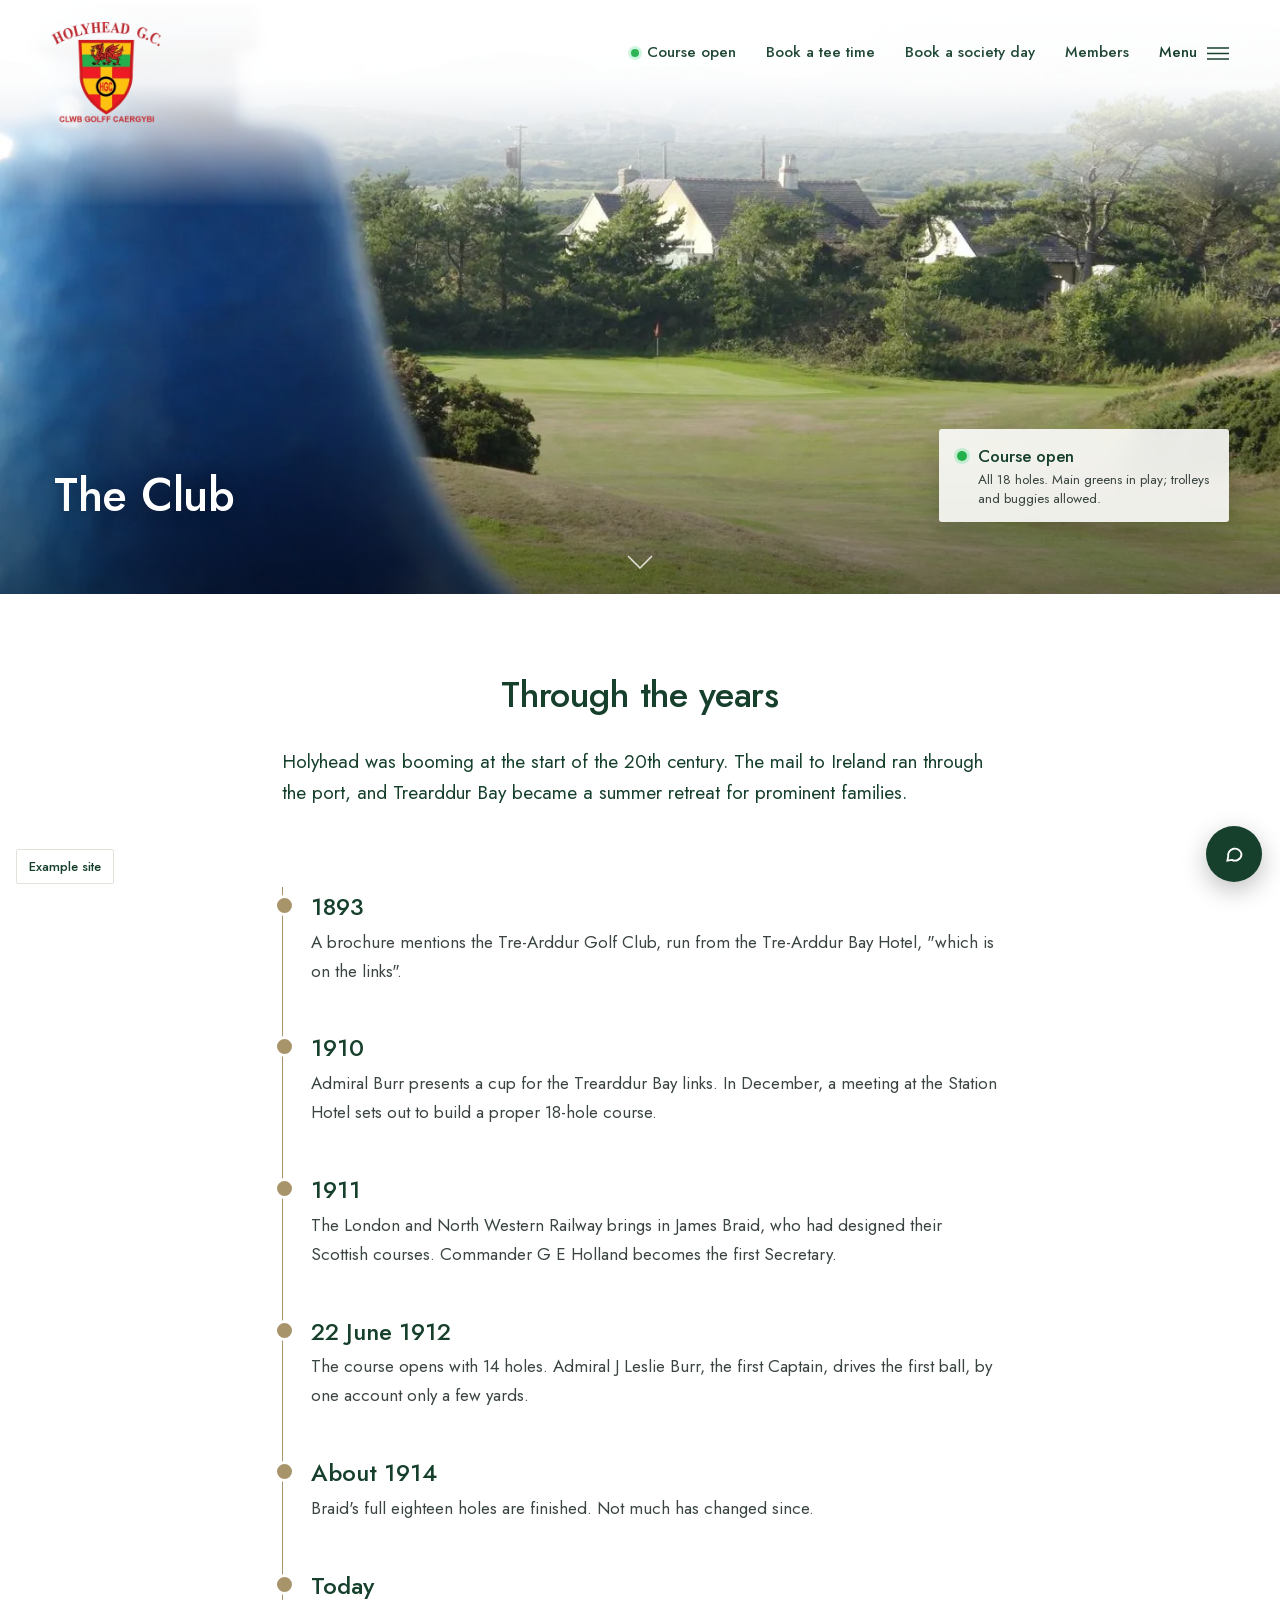
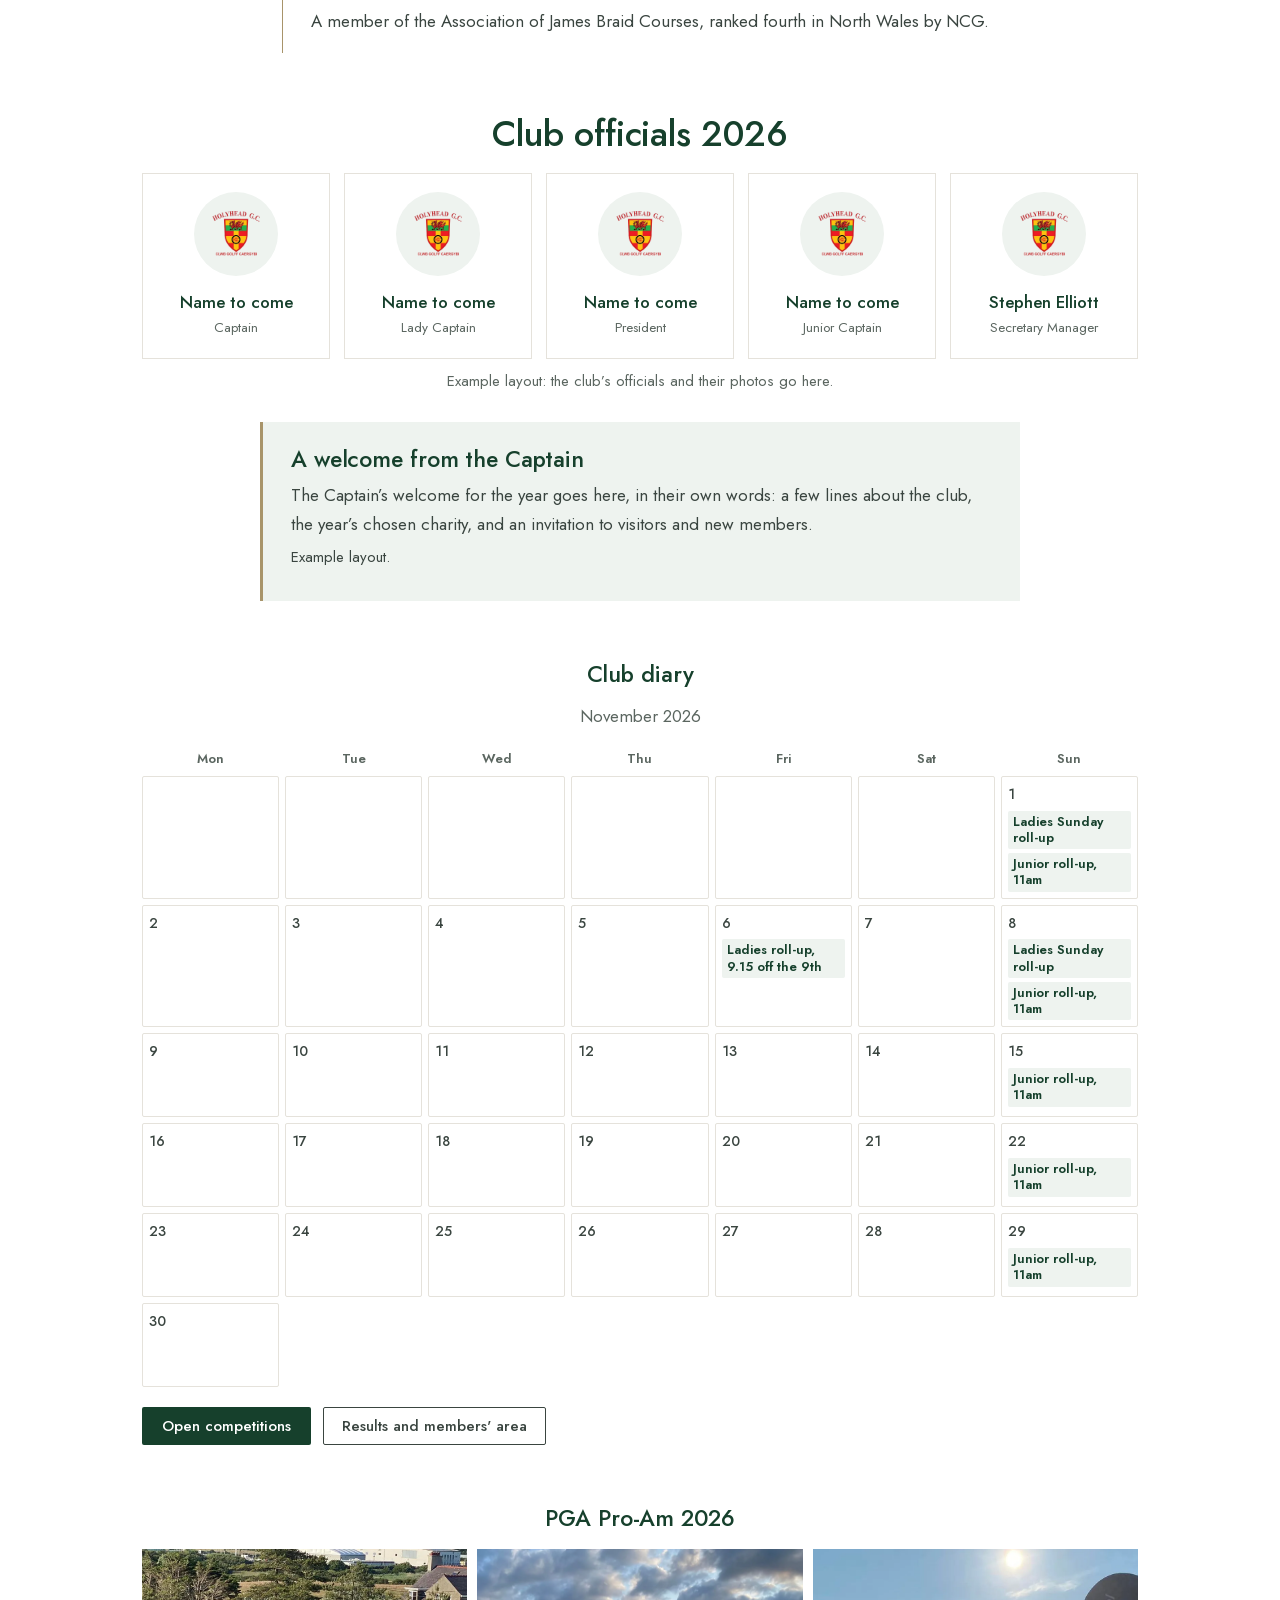
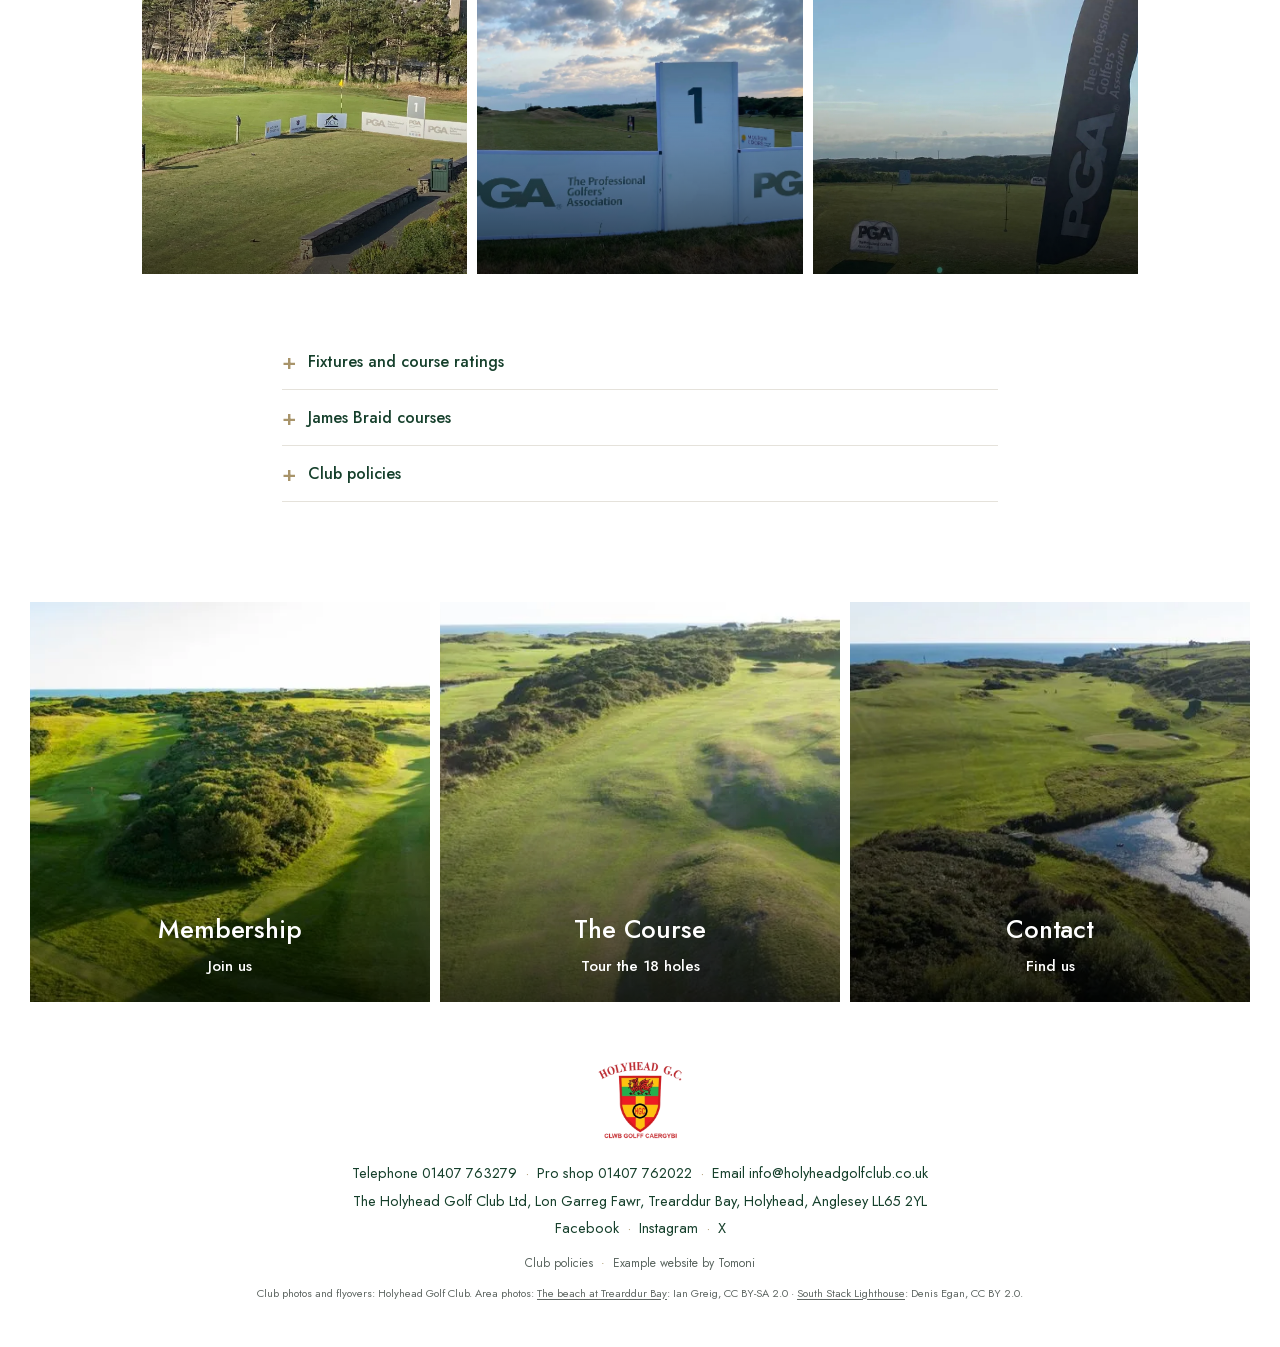
==== commit a4542ef5: "Update the example website Co-Authored-By: Claude Opus 5.5 <noreply@anthropic.com>" ====
--- a/club.html
+++ b/club.html
@@ -5,23 +5,24 @@
 <title>The Club | Holyhead Golf Club</title>
 <meta name="description" content="History of Holyhead Golf Club since 1912, the club diary, open competitions and the PGA Pro-Am.">
 <meta name="robots" content="noindex">
-<meta property="og:title" content="The Club | Holyhead Golf Club"><meta property="og:description" content="History of Holyhead Golf Club since 1912, the club diary, open competitions and the PGA Pro-Am."><meta property="og:image" content="img/club/aerial-bunkers.jpg">
-<link rel="icon" href="img/club/crest.png"><link rel="canonical" href="https://www.holyheadgolfclub.co.uk/club">
-<link rel="stylesheet" href="css/site.css?v=e48c998c"><link rel="stylesheet" href="css/wl.css?v=29321e8f">
+<meta property="og:title" content="The Club | Holyhead Golf Club"><meta property="og:description" content="Example website made by Tomoni for Holyhead Golf Club. History of Holyhead Golf Club since 1912, the club diary, open competitions and the PGA Pro-Am."><meta property="og:image" content="https://tomwilliams92-hue.github.io/hgc-website-preview/img/share.jpg"><meta property="og:image:width" content="1200"><meta property="og:image:height" content="630"><meta property="og:url" content="https://tomwilliams92-hue.github.io/hgc-website-preview/club.html"><meta property="og:type" content="website"><meta name="twitter:card" content="summary_large_image">
+<link rel="icon" href="img/club/crest-64.png"><link rel="apple-touch-icon" href="img/club/crest-180.png">
+<link rel="preconnect" href="https://api.open-meteo.com" crossorigin>
+<link rel="stylesheet" href="css/site.css?v=e48c998c"><link rel="stylesheet" href="css/wl.css?v=c26091b5">
 <script type="application/ld+json">{"@context": "https://schema.org", "@type": "GolfCourse", "name": "Holyhead Golf Club", "alternateName": "Clwb Golff Caergybi", "address": {"@type": "PostalAddress", "streetAddress": "Lon Garreg Fawr, Trearddur Bay", "addressLocality": "Holyhead", "postalCode": "LL65 2YL", "addressCountry": "GB"}, "telephone": "+441407763279", "email": "info@holyheadgolfclub.co.uk", "geo": {"@type": "GeoCoordinates", "latitude": 53.2897, "longitude": -4.6315}, "foundingDate": "1912"}</script>
 </head>
 <body class="">
-<header class="wlhead"><a class="crest" href="index.html"><img src="img/club/crest.png" alt="Holyhead Golf Club"></a>
+<header class="wlhead"><a class="crest" href="index.html"><img src="img/club/crest-256.webp" alt="Holyhead Golf Club"></a>
 <nav class="tl"><a class="lab status" data-cs="pill" href="course.html#status" title="All 18 holes; trolleys and buggies allowed"><i class="sdot"></i><span data-cy="Cwrs ar agor">Course open</span></a><a class="lab" href="https://holyhead.hub.clubv1.com/visitors/booking" target="_blank" rel="noopener" data-cy="Archebu amser ti">Book a tee time</a><a class="lab" href="societies.html#enquire" data-cy="Archebu diwrnod cymdeithas">Book a society day</a><a class="lab" href="https://holyhead.hub.clubv1.com/" target="_blank" rel="noopener" data-cy="Aelodau">Members</a><button class="menuinline lab" data-wlmenu aria-label="Menu"><span data-cy="Dewislen">Menu</span><svg viewBox="0 0 24 14" fill="none" stroke="currentColor" stroke-width="1.6"><path d="M0 1h24M0 7h24M0 13h24"/></svg></button></nav></header>
 <button class="menubtn lab" data-wlmenu aria-label="Menu"><span>Menu</span><svg viewBox="0 0 24 14" fill="none" stroke="currentColor" stroke-width="1.6"><path d="M0 1h24M0 7h24M0 13h24"/></svg></button>
-<div class="wlmenu"><div class="pic" style="background-image:url(img/club/aerial-bunkers.jpg)"><img src="img/club/crest.png" alt=""></div>
+<div class="wlmenu"><div class="pic" style="background-image:url(img/club/aerial-bunkers-1400.webp)"><img src="img/club/crest-256.webp" alt=""></div>
 <div class="list"><button class="close lab" data-wlmenu>Close <span style="font-size:22px;line-height:1">×</span></button><nav><a href="index.html" data-cy="Hafan">Home</a><a href="course.html" data-cy="Y Cwrs">The Course</a><a href="visitors.html" data-cy="Ymwelwyr">Visitors</a><a href="societies.html" data-cy="Cymdeithasau">Societies</a><a href="functions.html" data-cy="Achlysuron">Functions</a><a href="par5.html" data-cy="Lolfa Par 5">Par 5 Lounge</a><a href="stay.html" data-cy="Aros a chwarae">Stay and Play</a><a href="membership.html" data-cy="Aelodaeth">Membership</a><a href="pro.html" data-cy="Y Pro">Professional</a><a href="club.html" aria-current=page data-cy="Y Clwb">The Club</a><a href="contact.html" data-cy="Cysylltu">Contact</a></nav>
 <div class="menucta"><a class="btn green sm" href="https://holyhead.hub.clubv1.com/visitors/booking" target="_blank" rel="noopener" data-cy="Archebu amser ti">Book a tee time</a><a class="btn green sm" href="societies.html#enquire" data-cy="Archebu diwrnod cymdeithas">Book a society day</a></div>
 <div class="smalls lab"><a href="https://holyhead.hub.clubv1.com/" target="_blank" rel="noopener">Members area</a>
 <span data-cs="line">Course status: open, all 18 holes<i class="sdot"></i></span><span data-wx-live hidden>Now <span data-wx="temp"></span>, wind <span data-wx="wind"></span></span>
 <a href="tel:01407763279">Telephone 01407 763279</a><span class="langs"><button data-lang="en">English</button>/ <button data-lang="cy">Cymraeg</button></span></div></div></div>
 <main>
-<section class="wlhero"><img src="img/club/bell-houses-1400.jpg" srcset="img/club/bell-houses-800.jpg 800w, img/club/bell-houses-1400.jpg 1400w, img/club/bell-houses.jpg 2200w" sizes="100vw" alt="The bell at the 10th, looking across the course" fetchpriority="high"><h1 data-cy="Y Clwb">The Club</h1><aside class="cond" aria-label="Conditions at the club">
+<section class="wlhero"><img src="img/club/bell-houses-1400.webp" srcset="img/club/bell-houses-800.webp 800w, img/club/bell-houses-1400.webp 1400w, img/club/bell-houses.webp 2200w" sizes="100vw" alt="The bell at the 10th, looking across the course" fetchpriority="high"><h1 data-cy="Y Clwb">The Club</h1><aside class="cond" aria-label="Conditions at the club">
 <div class="c-status" data-cs="pill"><i class="sdot"></i><span data-cy="Cwrs ar agor">Course open</span></div>
 <p class="c-detail" data-cs="detail">All 18 holes. Main greens in play; trolleys and buggies allowed.</p>
 <div class="c-wx" data-wx-live hidden><span class="c-temp"><i class="wxi"></i><b data-wx="temp"></b><span data-wx="desc"></span></span>
@@ -29,27 +30,27 @@
 <div class="c-live" data-wx-live hidden>Live weather, updated <span data-wx="at"></span></div></aside><span class="down"><svg width="26" height="14" viewBox="0 0 26 14" fill="none" stroke="currentColor" stroke-width="1.6"><path d="M1 1l12 12L25 1"/></svg></span></section>
 <section class="col intro"><h2>Through the years</h2><p class="lead">Holyhead was booming at the start of the 20th century. The mail to Ireland ran through the port, and Trearddur Bay became a summer retreat for prominent families.</p></section>
 <section class="col block"><div class="timeline"><div><div class="y">1893</div><p>A brochure mentions the Tre-Arddur Golf Club, run from the Tre-Arddur Bay Hotel, "which is on the links".</p></div><div><div class="y">1910</div><p>Admiral Burr presents a cup for the Trearddur Bay links. In December, a meeting at the Station Hotel sets out to build a proper 18-hole course.</p></div><div><div class="y">1911</div><p>The London and North Western Railway brings in James Braid, who had designed their Scottish courses. Commander G E Holland becomes the first Secretary.</p></div><div><div class="y">22 June 1912</div><p>The course opens with 14 holes. Admiral J Leslie Burr, the first Captain, drives the first ball, by one account only a few yards.</p></div><div><div class="y">About 1914</div><p>Braid's full eighteen holes are finished. Not much has changed since.</p></div><div><div class="y">Today</div><p>A member of the Association of James Braid Courses, ranked fourth in North Wales by NCG.</p></div></div></section>
-<section class="col wide block" id="officials"><h2 style="text-align:center">Club officials 2026</h2><div class="offgrid"><div class="off"><div class="offimg"><img src="img/club/crest.png" alt=""></div><b>Name to come</b><span>Captain</span></div><div class="off"><div class="offimg"><img src="img/club/crest.png" alt=""></div><b>Name to come</b><span>Lady Captain</span></div><div class="off"><div class="offimg"><img src="img/club/crest.png" alt=""></div><b>Name to come</b><span>President</span></div><div class="off"><div class="offimg"><img src="img/club/crest.png" alt=""></div><b>Name to come</b><span>Junior Captain</span></div><div class="off"><div class="offimg"><img src="img/club/crest.png" alt=""></div><b>Stephen Elliott</b><span>Secretary Manager</span></div></div><p class="small muted" style="text-align:center;margin-top:10px">Example layout: the club’s officials and their photos go here.</p><div class="captain"><h3>A welcome from the Captain</h3><p>The Captain’s welcome for the year goes here, in their own words: a few lines about the club, the year’s chosen charity, and an invitation to visitors and new members.</p><p class="small muted">Example layout.</p></div></section>
+<section class="col wide block" id="officials"><h2 style="text-align:center">Club officials 2026</h2><div class="offgrid"><div class="off"><div class="offimg"><img src="img/club/crest-256.webp" alt=""></div><b>Name to come</b><span>Captain</span></div><div class="off"><div class="offimg"><img src="img/club/crest-256.webp" alt=""></div><b>Name to come</b><span>Lady Captain</span></div><div class="off"><div class="offimg"><img src="img/club/crest-256.webp" alt=""></div><b>Name to come</b><span>President</span></div><div class="off"><div class="offimg"><img src="img/club/crest-256.webp" alt=""></div><b>Name to come</b><span>Junior Captain</span></div><div class="off"><div class="offimg"><img src="img/club/crest-256.webp" alt=""></div><b>Stephen Elliott</b><span>Secretary Manager</span></div></div><p class="small muted" style="text-align:center;margin-top:10px">Example layout: the club’s officials and their photos go here.</p><div class="captain"><h3>A welcome from the Captain</h3><p>The Captain’s welcome for the year goes here, in their own words: a few lines about the club, the year’s chosen charity, and an invitation to visitors and new members.</p><p class="small muted">Example layout.</p></div></section>
 <section class="col wide block" id="diary"><h3 style="text-align:center">Club diary</h3><p style="text-align:center" class="muted">November 2026</p><div class="cal" id="calendar"></div>
 <div style="text-align:center;margin-top:20px" class="btns"><a class="btn green sm" href="https://www.howdidido.com/Directory/OpenCompetitions/1818" target="_blank" rel="noopener">Open competitions</a><a class="btn ghost sm" href="https://holyhead.hub.clubv1.com/" target="_blank" rel="noopener">Results and members' area</a></div></section>
-<section class="col wide block"><h3 style="text-align:center">PGA Pro-Am 2026</h3><div class="tiles3" style="margin-top:16px;padding:0"><a class="wtile" style="aspect-ratio:1/1" href="img/club/proam-tee.jpg" data-lb="PGA Pro-Am 2026"><img src="img/club/proam-tee.jpg" alt="" loading="lazy"></a><a class="wtile" style="aspect-ratio:1/1" href="img/club/proam-one.jpg" data-lb="PGA Pro-Am 2026"><img src="img/club/proam-one.jpg" alt="" loading="lazy"></a><a class="wtile" style="aspect-ratio:1/1" href="img/club/proam-flag.jpg" data-lb="PGA Pro-Am 2026"><img src="img/club/proam-flag.jpg" alt="" loading="lazy"></a></div></section>
+<section class="col wide block"><h3 style="text-align:center">PGA Pro-Am 2026</h3><div class="tiles3" style="margin-top:16px;padding:0"><a class="wtile" style="aspect-ratio:1/1" href="img/club/proam-tee.webp" data-lb="PGA Pro-Am 2026"><img src="img/club/proam-tee.webp" alt="" loading="lazy"></a><a class="wtile" style="aspect-ratio:1/1" href="img/club/proam-one.webp" data-lb="PGA Pro-Am 2026"><img src="img/club/proam-one.webp" alt="" loading="lazy"></a><a class="wtile" style="aspect-ratio:1/1" href="img/club/proam-flag.webp" data-lb="PGA Pro-Am 2026"><img src="img/club/proam-flag.webp" alt="" loading="lazy"></a></div></section>
 <section class="col block"><details class="faq"><summary>Fixtures and course ratings</summary><div><a class="link" data-cs="pdf" href="https://www.holyheadgolfclub.co.uk/fixture-list" target="_blank" rel="noopener">2026 fixture list, and the men’s and ladies’ course ratings</a></div></details>
 <details class="faq"><summary>James Braid courses</summary><div>Members can play other James Braid courses, many at reduced green fees. <a class="link" href="https://www.holyheadgolfclub.co.uk/james-braid-courses" target="_blank" rel="noopener">See the list</a></div></details>
 <details class="faq"><summary>Club policies</summary><div>Policies and procedures, dress code and phone use.</div></details></section>
-<section class="cross"><div class="tiles3"><a class="wtile" href="membership.html"><img src="img/club/aerial-sea-800.jpg" alt="" loading="lazy"><div class="t"><h3>Membership</h3><span class="lab">Join us</span></div></a><a class="wtile" href="course.html"><img src="img/club/aerial-dunes-800.jpg" alt="" loading="lazy"><div class="t"><h3>The Course</h3><span class="lab">Tour the 18 holes</span></div></a><a class="wtile" href="contact.html"><img src="img/club/aerial-stream-800.jpg" alt="" loading="lazy"><div class="t"><h3>Contact</h3><span class="lab">Find us</span></div></a></div></section>
+<section class="cross"><div class="tiles3"><a class="wtile" href="membership.html"><img src="img/club/aerial-sea-800.webp" alt="" loading="lazy"><div class="t"><h3>Membership</h3><span class="lab">Join us</span></div></a><a class="wtile" href="course.html"><img src="img/club/aerial-dunes-800.webp" alt="" loading="lazy"><div class="t"><h3>The Course</h3><span class="lab">Tour the 18 holes</span></div></a><a class="wtile" href="contact.html"><img src="img/club/aerial-stream-800.webp" alt="" loading="lazy"><div class="t"><h3>Contact</h3><span class="lab">Find us</span></div></a></div></section>
 </main>
-<footer class="wlfoot"><img src="img/club/crest.png" alt="Holyhead Golf Club crest">
-<div>Telephone <a href="tel:01407763279">01407 763279</a><span class="dotsep">·</span>Pro shop <a href="tel:01407762022">01407 762022</a><span class="dotsep">·</span>Email <a href="mailto:info@holyheadgolfclub.co.uk">info@holyheadgolfclub.co.uk</a></div>
+<footer class="wlfoot"><img src="img/club/crest-256.webp" alt="Holyhead Golf Club crest">
+<div><span class="nw">Telephone <a href="tel:01407763279">01407 763279</a></span><span class="dotsep">·</span><span class="nw">Pro shop <a href="tel:01407762022">01407 762022</a></span><span class="dotsep">·</span><span class="nw">Email <a href="mailto:info@holyheadgolfclub.co.uk">info@holyheadgolfclub.co.uk</a></span></div>
 <div>The Holyhead Golf Club Ltd, Lon Garreg Fawr, Trearddur Bay, Holyhead, Anglesey LL65 2YL</div>
 <div><a href="https://www.facebook.com/holyheadgolfclub" target="_blank" rel="noopener">Facebook</a><span class="dotsep">·</span><a href="https://www.instagram.com/holyheadgolfclub" target="_blank" rel="noopener">Instagram</a><span class="dotsep">·</span><a href="https://www.twitter.com/holyheadgc" target="_blank" rel="noopener">X</a></div>
 <div class="fine">Club policies<span class="dotsep">·</span>Example website by Tomoni</div>
-<div class="credit">Club photos and flyovers: Holyhead Golf Club. Area photos: The beach at Trearddur Bay: Ian Greig, CC BY-SA 2.0 · South Stack Lighthouse, Wales-28May2007b: Denis Egan, CC BY 2.0.</div></footer>
-<div class="ask"><div class="win"><div class="hd"><img src="img/club/crest.png" alt=""><span><b>Ask the club</b><small>Answers from the club's own information</small></span><button aria-label="Close">×</button></div>
+<div class="credit">Club photos and flyovers: Holyhead Golf Club. Area photos: <a href="https://commons.wikimedia.org/wiki/File:The_beach_at_Trearddur_Bay_-_geograph.org.uk_-_3482022.jpg" target="_blank" rel="noopener">The beach at Trearddur Bay</a>: Ian Greig, CC BY-SA 2.0 · <a href="https://commons.wikimedia.org/wiki/File:South_Stack_Lighthouse,_Wales-28May2007b.jpg" target="_blank" rel="noopener">South Stack Lighthouse</a>: Denis Egan, CC BY 2.0.</div></footer>
+<div class="ask"><div class="win"><div class="hd"><img src="img/club/crest-256.webp" alt=""><span><b>Ask the club</b><small>Answers from the club's own information</small></span><button aria-label="Close">×</button></div>
 <div class="log"></div><div class="qs"><button>Green fees today?</button><button>Society prices</button><button>Is the course open?</button><button>Dress code</button><button>Bar opening times</button><button>Book a function</button></div>
 <form><input placeholder="Type a question…" aria-label="Your question"><button>Ask</button></form><div class="note"> Answers only from the club's own information. Anything else goes to the office.</div></div>
 <button class="bubble" aria-label="Ask the club"><i><svg width="20" height="20" viewBox="0 0 24 24" fill="none" stroke="currentColor" stroke-width="2.2"><path d="M21 12a8 8 0 0 1-11.6 7.1L4 20l1-4.6A8 8 0 1 1 21 12z"/></svg></i><span>Ask the club</span></button></div>
 <div class="designpill"><button class="dp-open">Example site</button><div class="dp-panel"><b>Example website for Holyhead Golf Club</b><br>Made by Tomoni. Not live; forms send nothing.<br><a href="admin/">Try the office editor</a>
 <div class="sw">Colours <button class="dot" title="Club green" style="background:#16402c" data-set-palette="green"></button><button class="dot" title="Navy" style="background:#002b60" data-set-palette="navy"></button><button class="dot" title="Burgundy" style="background:#6a1d29" data-set-palette="burgundy"></button></div></div></div>
 <div class="modal" id="modal"><div class="box"></div></div>
-<script src="js/data.js?v=e87685d6"></script><script src="js/site.js?v=a366ec47"></script><script src="js/wl.js?v=2dc6be85"></script>
+<script src="js/data.js?v=e87685d6"></script><script src="js/site.js?v=c0321c52"></script><script src="js/wl.js?v=2dc6be85"></script>
 </body></html>
--- a/css/wl.css
+++ b/css/wl.css
@@ -399,3 +399,20 @@
 
 /* status colours from the brand guide (the crest's own green, gold and red), 06.11.2026 */
 .sdot{--g:35,177,77;background:#23b14d}.sdot.temp{--g:255,194,15;background:#ffc20f}.sdot.closed{--g:237,27,36;background:#ed1b24}
+
+/* hero badges: Google rating and the NCG ranking, like a Trustindex badge (06.11.2026) */
+.hbadges{display:flex;flex-wrap:wrap;gap:12px;margin-bottom:24px;animation:condin .9s .3s both}
+.hbadge{display:flex;align-items:center;gap:14px;background:#fff;border-radius:16px;padding:12px 20px 12px 14px;color:#141414;text-decoration:none;box-shadow:0 14px 34px rgba(0,0,0,.28);text-shadow:none}
+.hbadge .l{display:grid;justify-items:center;gap:1px;min-width:46px}
+.hbadge .l svg{width:40px;height:40px}
+.hbadge .l>span{display:flex;align-items:center;gap:3px;font-weight:600;font-size:17px;line-height:1}.hbadge .l i{font-style:normal;color:#f4b400;font-size:19px}
+.hbadge .ncg b{font-size:31px;font-weight:600;line-height:1;color:var(--ink)}.hbadge .ncg small{font-size:11.5px;font-weight:600;letter-spacing:.04em;color:var(--gold)}
+.hbadge .r b{display:block;font-size:17px;font-weight:600;line-height:1.2;color:#141414}
+.hbadge .r small{display:block;margin-top:3px;font-size:13px;color:#4a4a4a}
+a.hbadge:hover{box-shadow:0 16px 40px rgba(0,0,0,.36)}
+@media (max-width:760px){.hbadges{gap:8px;margin-bottom:16px}.hbadge{gap:9px;padding:8px 12px 8px 9px;border-radius:12px}.hbadge .l{min-width:32px}.hbadge .l svg{width:26px;height:26px}
+  .hbadge .l>span{font-size:13px}.hbadge .l i{font-size:14px}.hbadge .ncg b{font-size:22px}.hbadge .ncg small{font-size:9.5px}.hbadge .r b{font-size:13px}.hbadge .r small{font-size:11px}}
+
+/* 08.11.2026 housekeeping: each phone number stays on one line; the area photo credits are links */
+.wlfoot .nw{white-space:nowrap}
+.wlfoot .credit a{color:inherit;text-decoration:underline;text-underline-offset:2px}
